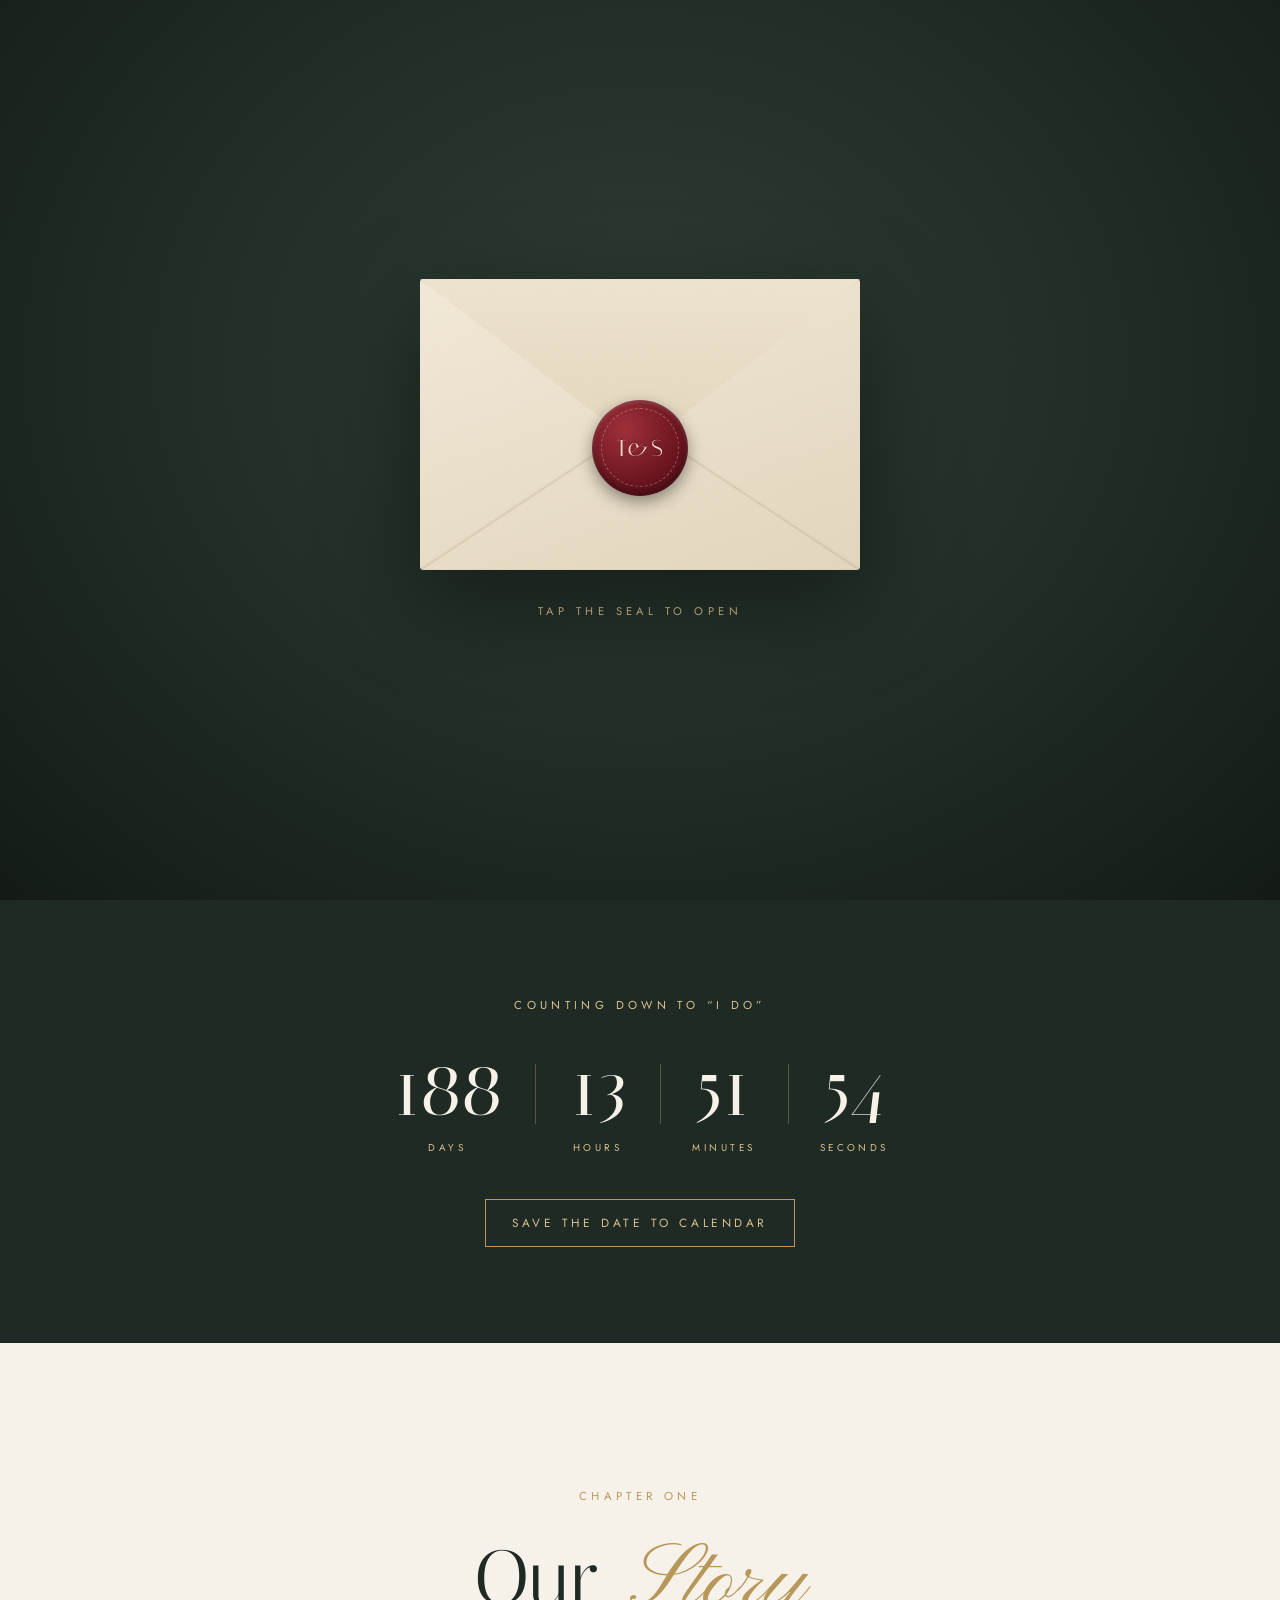
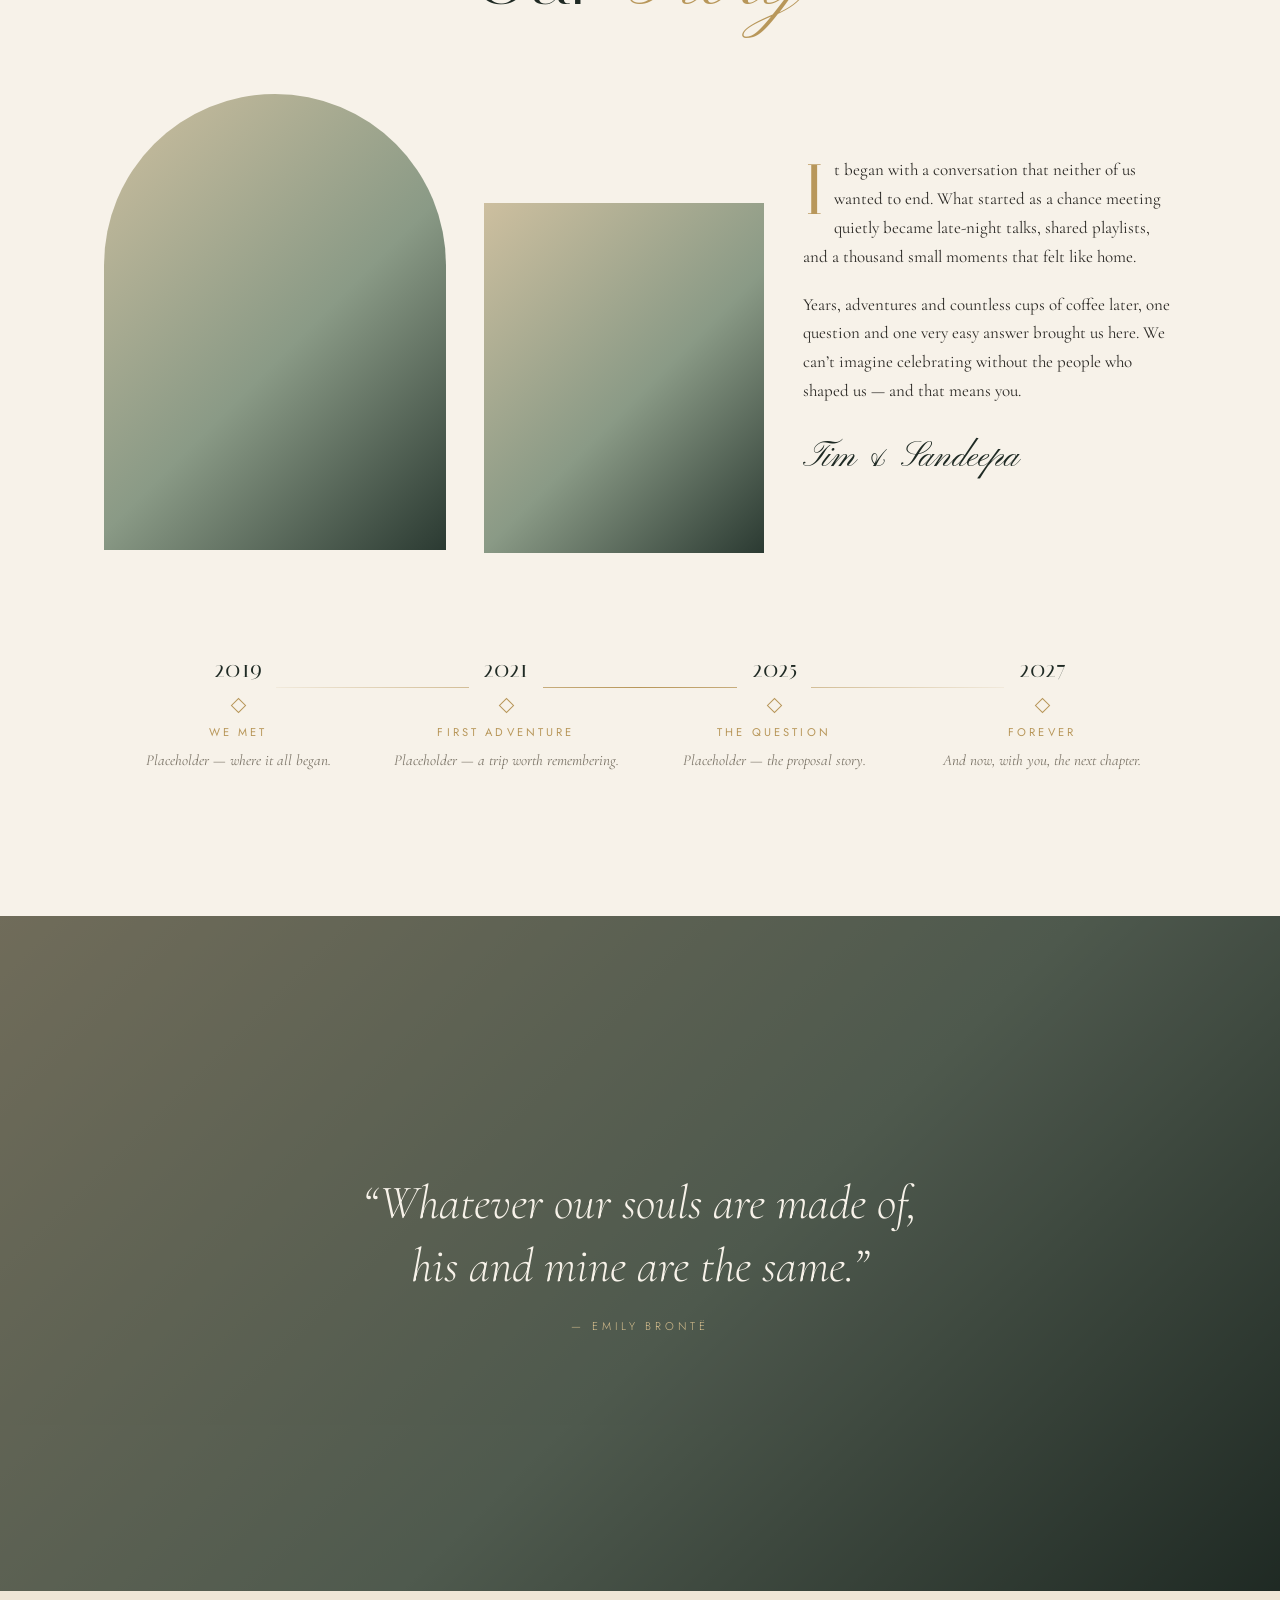
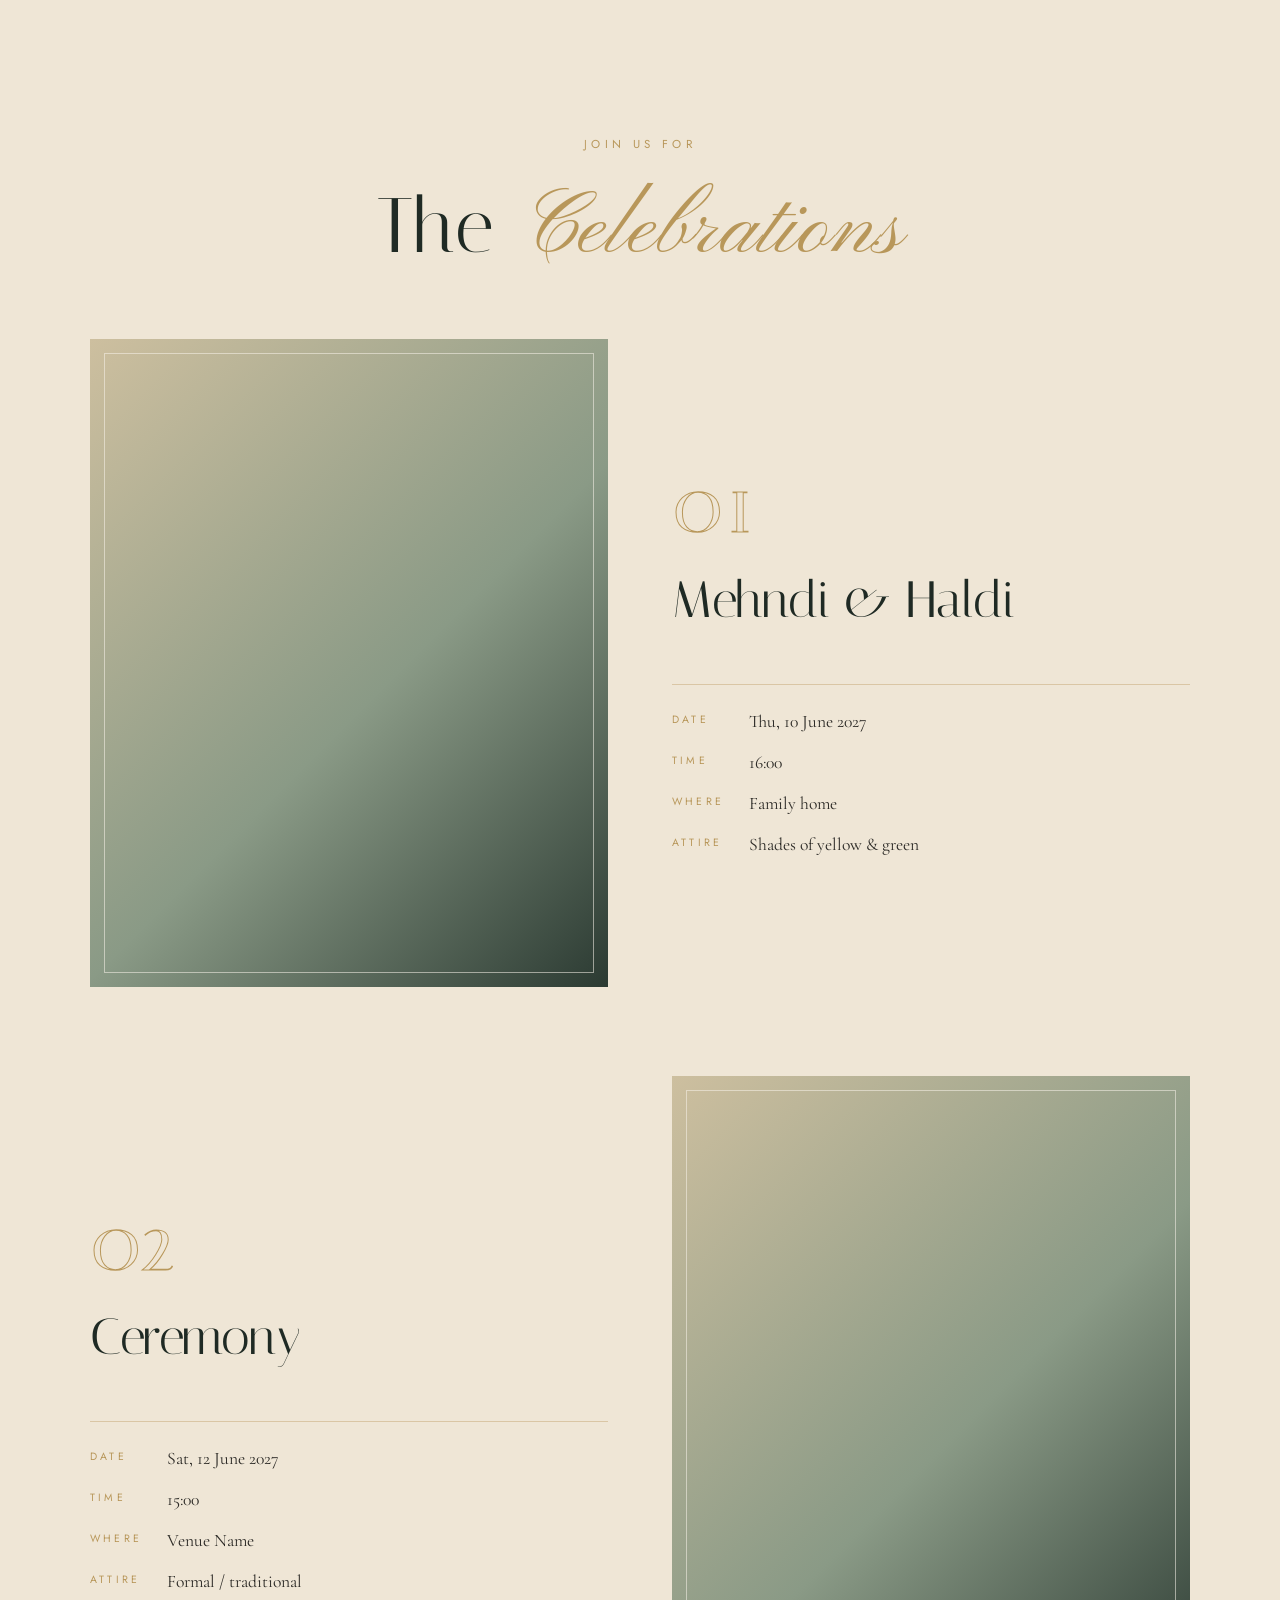
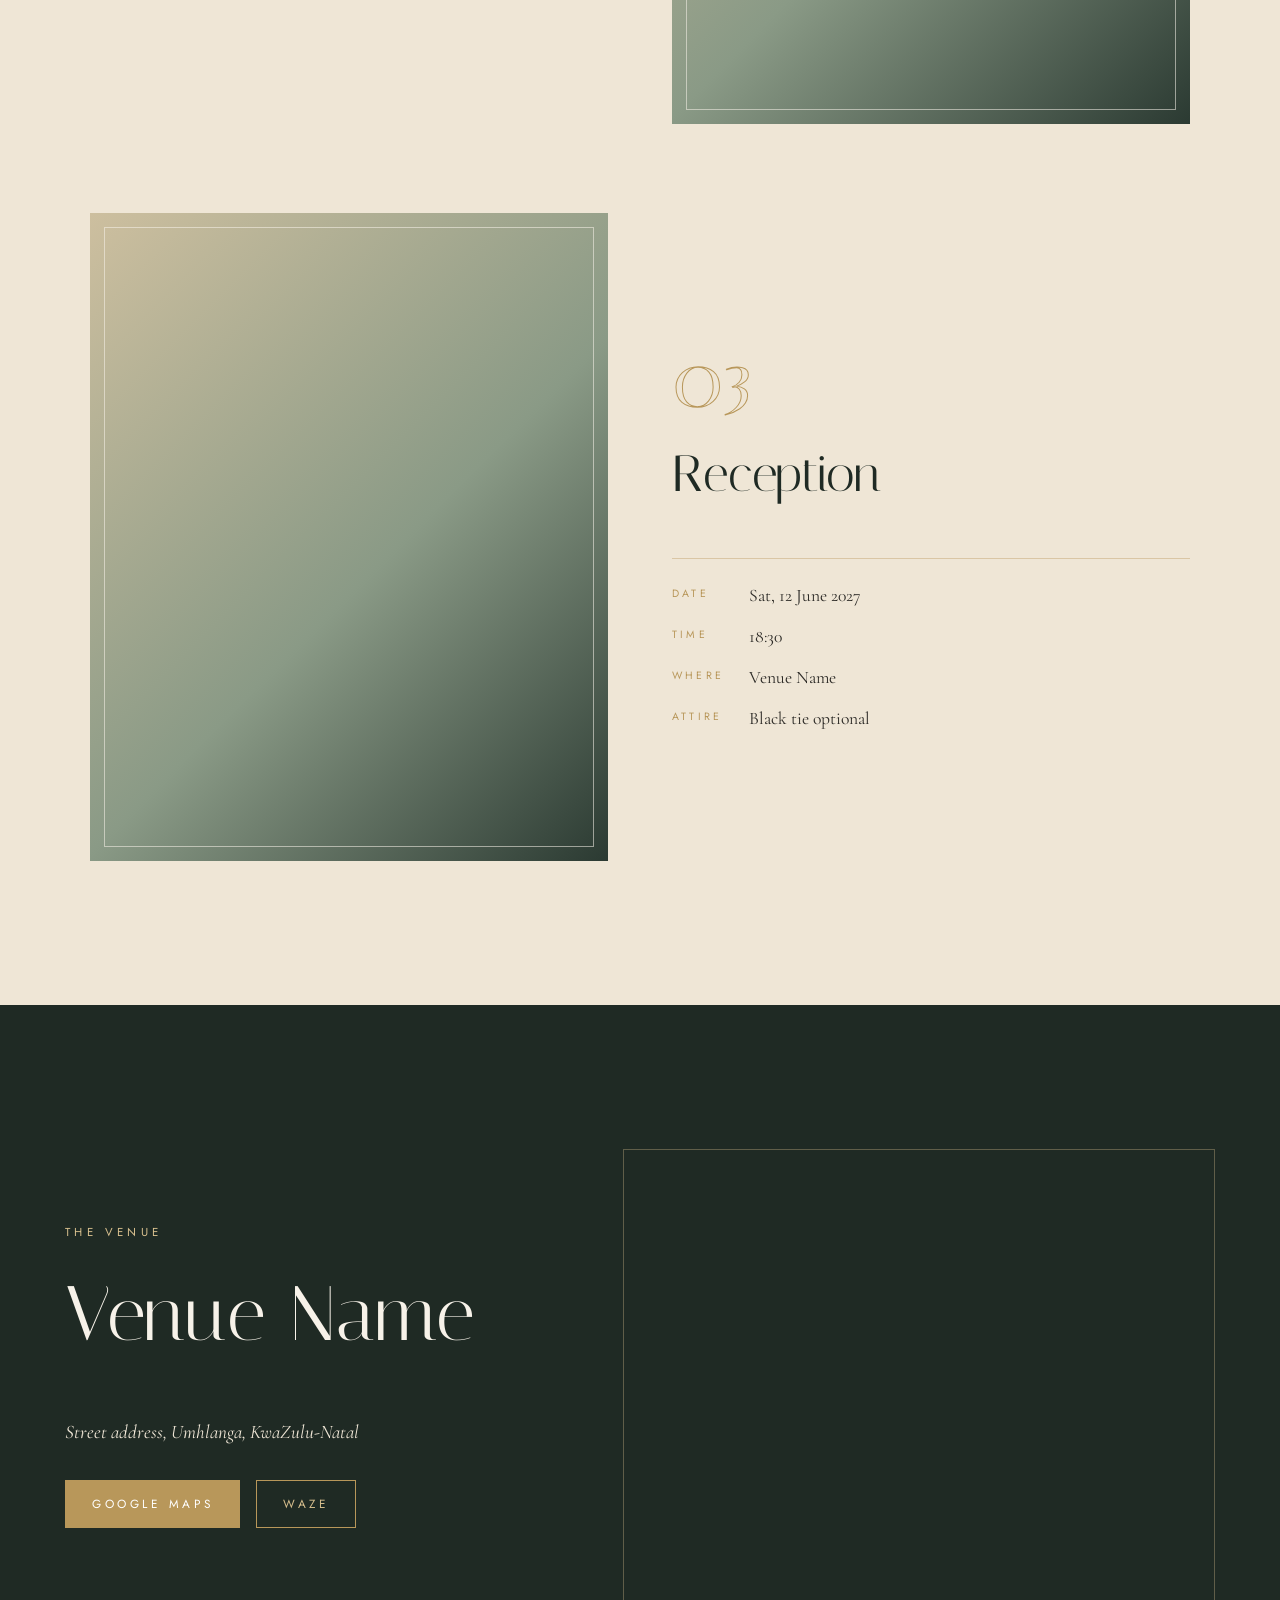
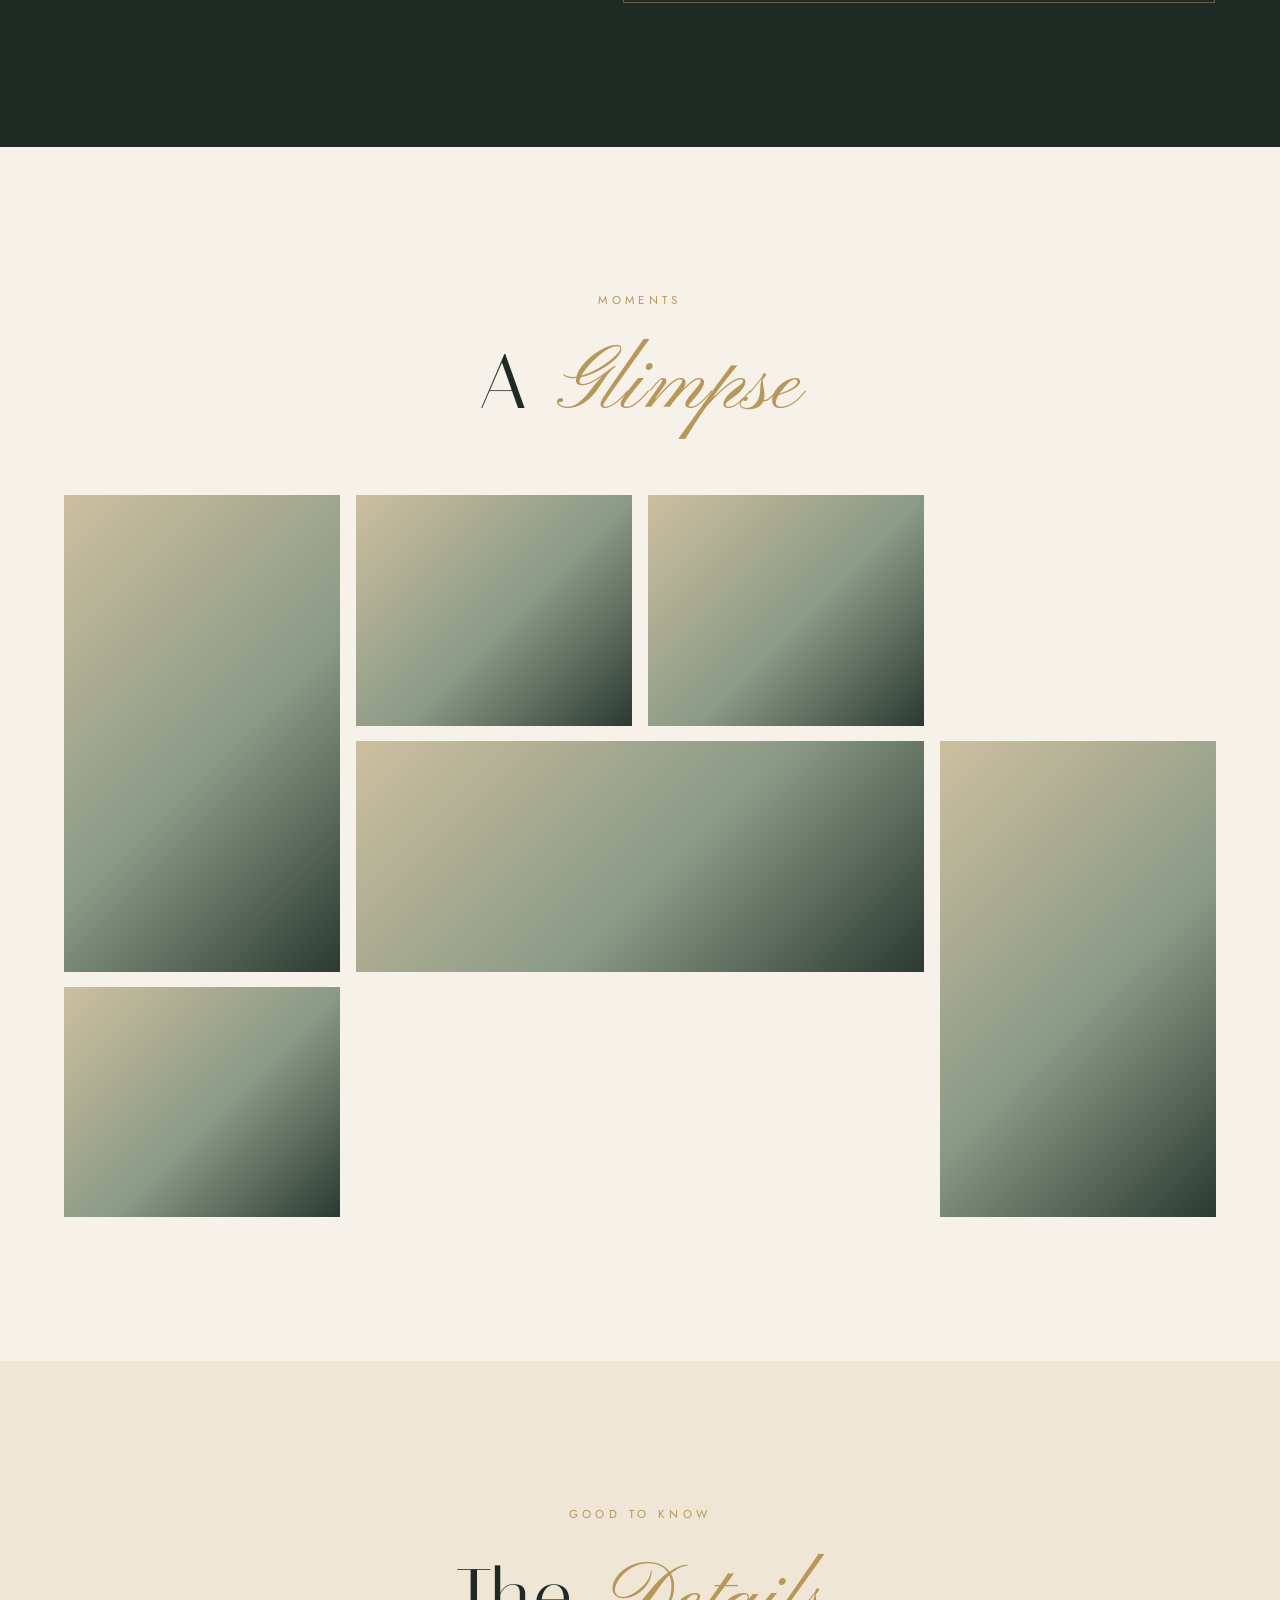
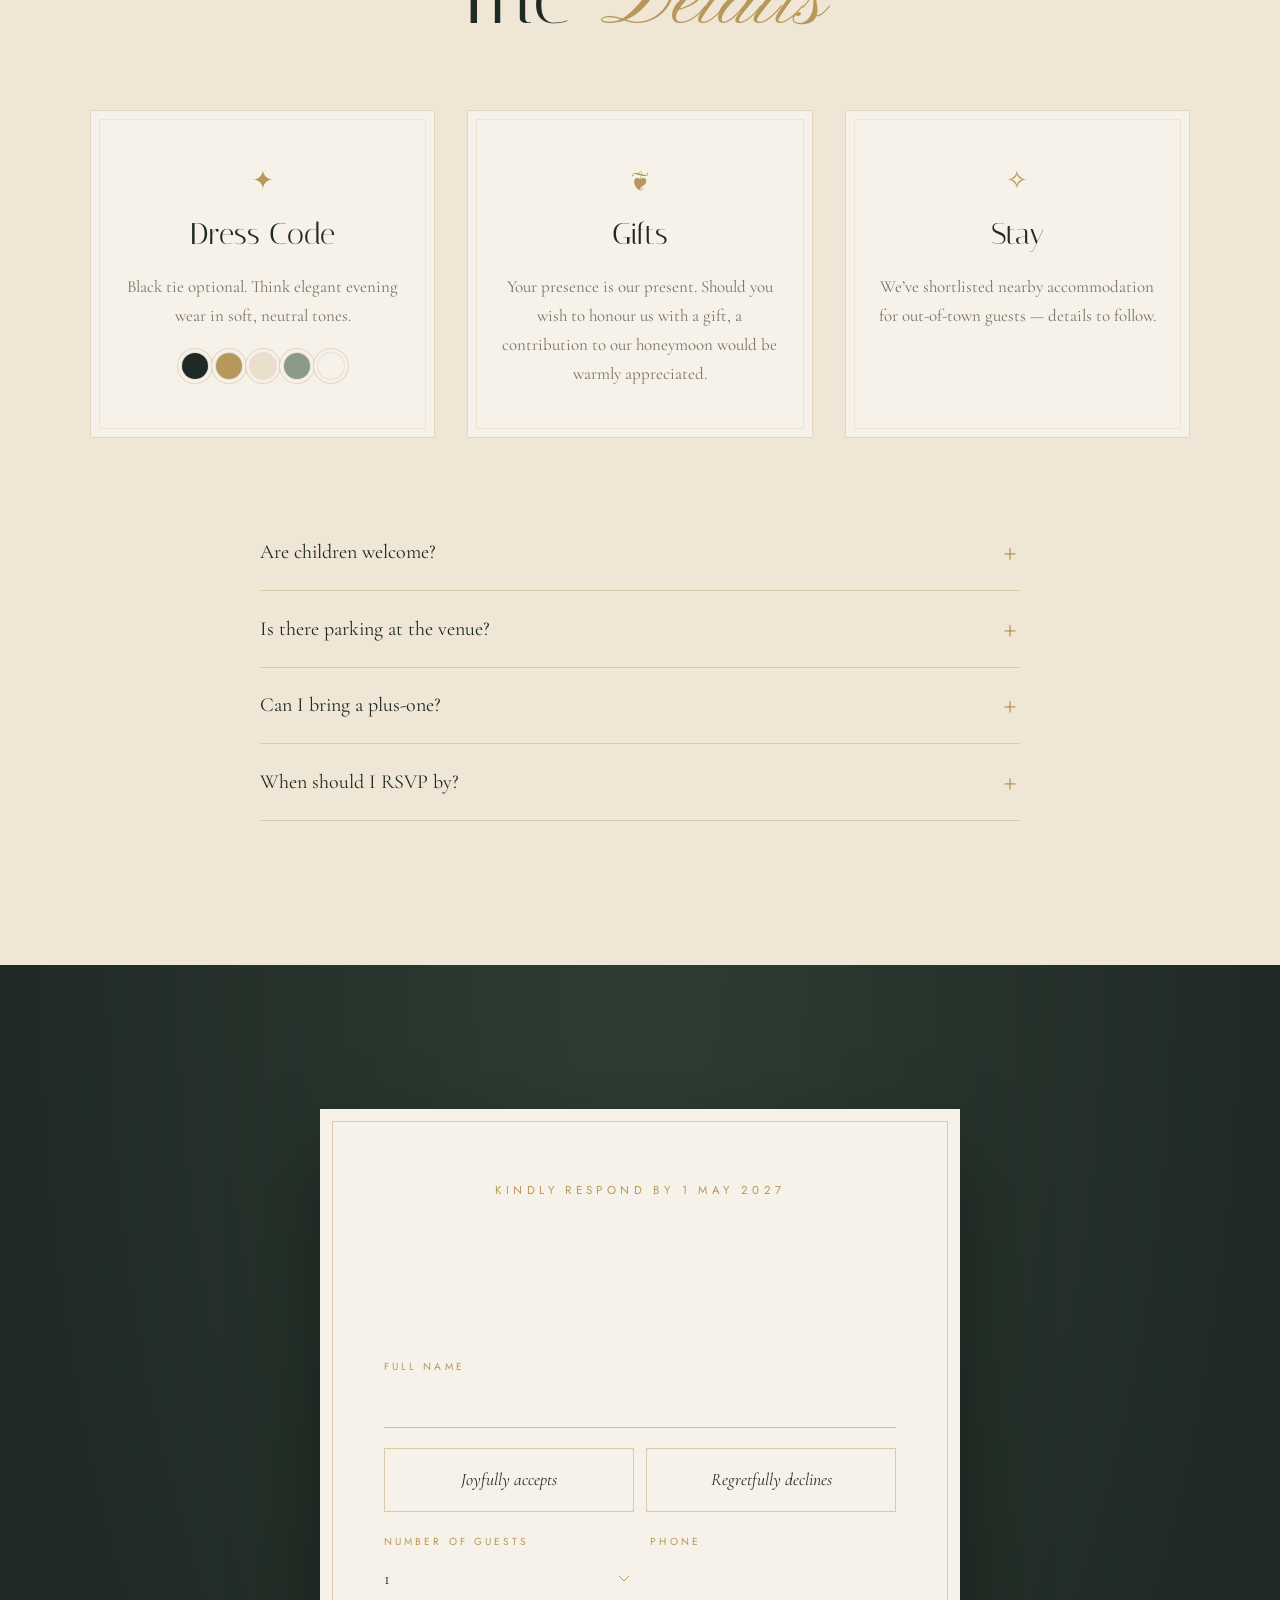
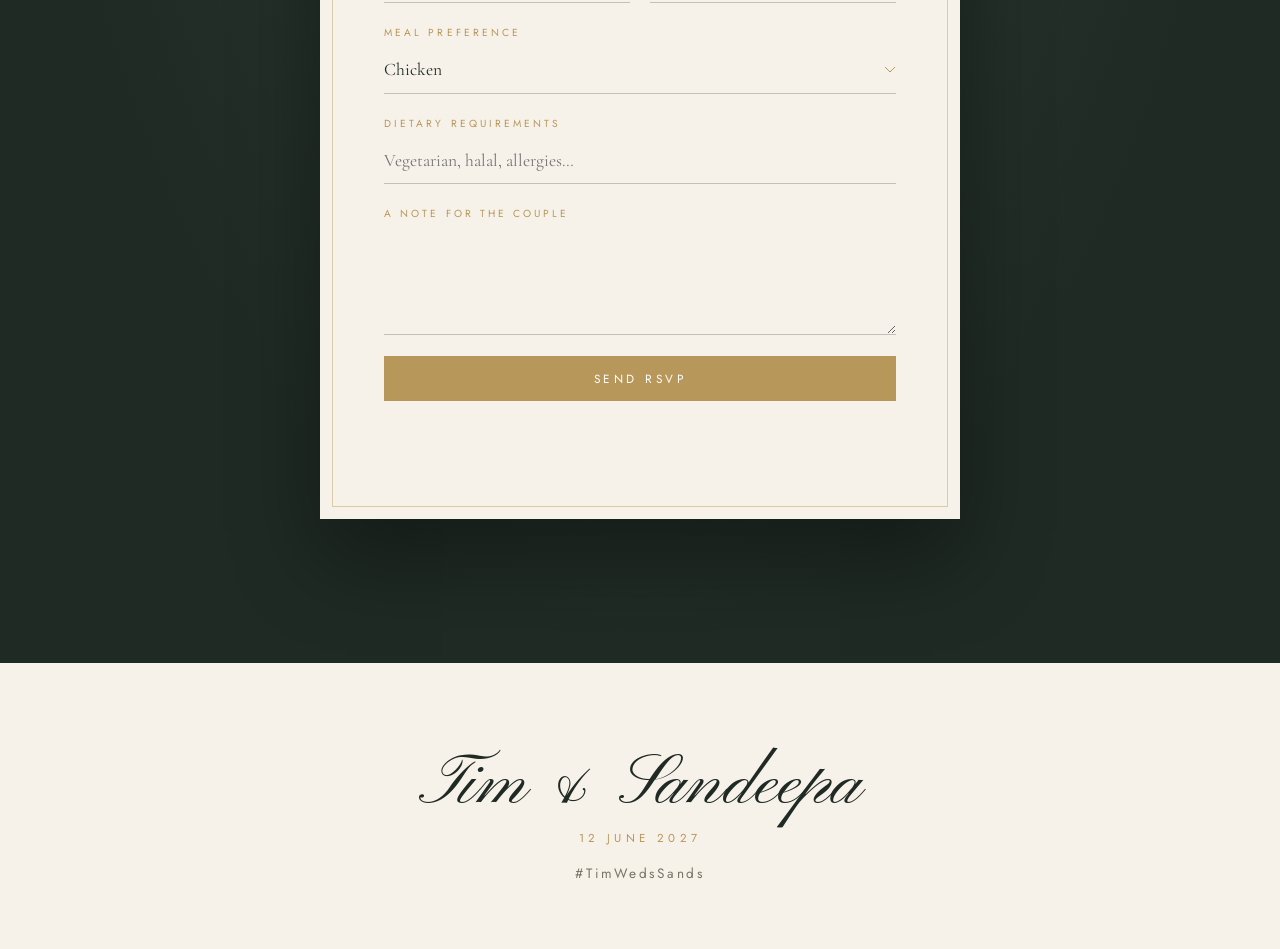
==== index.html @ 45cdb2ee "Add configurable meal options to RSVP Co-Authored-By: Claude Opus 5.5 <noreply@anthropic.com> Claude" ====
<!doctype html>
<html lang="en">
<head>
<meta charset="utf-8">
<meta name="viewport" content="width=device-width, initial-scale=1, viewport-fit=cover">
<title>Tim &amp; Sandeepa · Wedding Invitation</title>
<meta name="description" content="Together with their families, Tim & Sandeepa invite you to celebrate their wedding.">
<meta property="og:title" content="Tim & Sandeepa are getting married">
<meta property="og:description" content="You're invited. Tap to open your invitation and RSVP.">
<meta property="og:image" content="assets/img/og-cover.jpg">
<meta name="theme-color" content="#1f2a24">
<link rel="preconnect" href="https://fonts.googleapis.com">
<link rel="preconnect" href="https://fonts.gstatic.com" crossorigin>
<link href="https://fonts.googleapis.com/css2?family=Cormorant+Garamond:ital,wght@0,300;0,400;0,500;1,300;1,400&family=Italiana&family=Pinyon+Script&family=Jost:wght@300;400;500&display=swap" rel="stylesheet">
<link rel="stylesheet" href="assets/css/style.css">
</head>
<body class="is-sealed">

<!-- ============ ENVELOPE INTRO ============ -->
<div class="envelope-stage" id="envelope" aria-label="Open invitation">
  <div class="envelope">
    <div class="env-back"></div>
    <div class="env-letter">
      <span class="eyebrow">The wedding of</span>
      <span class="script" data-bind="names">Tim &amp; Sandeepa</span>
    </div>
    <div class="env-front"></div>
    <div class="env-flap"></div>
    <button class="seal" id="openSeal" aria-label="Break the seal to open">
      <span class="seal-mono" data-bind="monogram">T&amp;S</span>
    </button>
  </div>
  <p class="env-hint">Tap the seal to open</p>
  <p class="env-guest" id="guestGreeting" hidden></p>
</div>

<!-- ============ MUSIC TOGGLE ============ -->
<button class="music" id="musicBtn" aria-label="Toggle music" hidden>
  <span class="bars"><i></i><i></i><i></i><i></i></span>
</button>
<audio id="bgm" loop preload="none"></audio>

<!-- ============ NAV ============ -->
<nav class="nav" id="nav">
  <a href="#home" class="nav-mono" data-bind="monogram">T&amp;S</a>
  <div class="nav-links">
    <a href="#story">Story</a><a href="#events">Celebrations</a><a href="#venue">Venue</a><a href="#details">Details</a><a href="#rsvp" class="nav-cta">RSVP</a>
  </div>
</nav>

<main id="main">

<!-- ============ HERO ============ -->
<section class="hero" id="home">
  <div class="hero-media">
    <img src="https://images.unsplash.com/photo-1519741497674-611481863552?auto=format&fit=crop&w=2000&q=80" alt="" class="kenburns" data-ph>
  </div>
  <div class="hero-veil"></div>
  <div class="hero-content">
    <p class="eyebrow reveal">Together with their families</p>
    <h1 class="hero-names reveal">
      <span class="n1" data-bind="partner1">Tim</span>
      <span class="amp">&amp;</span>
      <span class="n2" data-bind="partner2">Sandeepa</span>
    </h1>
    <p class="hero-sub reveal">request the pleasure of your company<br>as they begin their forever</p>
    <div class="hero-date reveal">
      <span data-bind="dayName">Saturday</span>
      <span class="hd-big" data-bind="dateShort">12 · 06 · 27</span>
      <span data-bind="city">Durban</span>
    </div>
  </div>
  <a href="#countdown" class="scroll-cue" aria-label="Scroll"><span></span></a>
</section>

<!-- ============ COUNTDOWN ============ -->
<section class="countdown section-ink" id="countdown">
  <p class="eyebrow light reveal">Counting down to “I do”</p>
  <div class="cd-grid reveal">
    <div><b id="cdD">000</b><small>Days</small></div>
    <div><b id="cdH">00</b><small>Hours</small></div>
    <div><b id="cdM">00</b><small>Minutes</small></div>
    <div><b id="cdS">00</b><small>Seconds</small></div>
  </div>
  <a class="btn btn-ghost reveal" id="addCal" href="#">Save the date to calendar</a>
</section>

<!-- ============ STORY ============ -->
<section class="story" id="story">
  <div class="story-head">
    <p class="eyebrow reveal">Chapter one</p>
    <h2 class="title reveal">Our <em>Story</em></h2>
  </div>
  <div class="story-grid">
    <figure class="story-img a reveal"><img src="https://images.unsplash.com/photo-1522673607200-164d1b6ce486?auto=format&fit=crop&w=900&q=80" alt="" data-ph></figure>
    <figure class="story-img b reveal"><img src="https://images.unsplash.com/photo-1529636798458-92182e662485?auto=format&fit=crop&w=900&q=80" alt="" data-ph></figure>
    <div class="story-text reveal">
      <p class="dropcap">It began with a conversation that neither of us wanted to end. What started as a chance meeting quietly became late-night talks, shared playlists, and a thousand small moments that felt like home.</p>
      <p>Years, adventures and countless cups of coffee later, one question and one very easy answer brought us here. We can’t imagine celebrating without the people who shaped us — and that means you.</p>
      <p class="signoff script">Tim &amp; Sandeepa</p>
    </div>
  </div>
  <ol class="timeline">
    <li class="reveal"><span class="tl-year">2019</span><span class="tl-t">We met</span><span class="tl-d">Placeholder — where it all began.</span></li>
    <li class="reveal"><span class="tl-year">2021</span><span class="tl-t">First adventure</span><span class="tl-d">Placeholder — a trip worth remembering.</span></li>
    <li class="reveal"><span class="tl-year">2025</span><span class="tl-t">The question</span><span class="tl-d">Placeholder — the proposal story.</span></li>
    <li class="reveal"><span class="tl-year">2027</span><span class="tl-t">Forever</span><span class="tl-d">And now, with you, the next chapter.</span></li>
  </ol>
</section>

<!-- ============ QUOTE BAND ============ -->
<section class="quote-band">
  <img src="https://images.unsplash.com/photo-1511285560929-80b456fea0bc?auto=format&fit=crop&w=2000&q=80" alt="" class="parallax" data-ph>
  <blockquote class="reveal">“Whatever our souls are made of,<br>his and mine are the same.”<cite>— Emily Brontë</cite></blockquote>
</section>

<!-- ============ EVENTS ============ -->
<section class="events" id="events">
  <p class="eyebrow reveal">Join us for</p>
  <h2 class="title reveal">The <em>Celebrations</em></h2>
  <div class="event-list" id="eventList"><!-- rendered from config --></div>
</section>

<!-- ============ VENUE ============ -->
<section class="venue section-ink" id="venue">
  <div class="venue-grid">
    <div class="venue-text">
      <p class="eyebrow light reveal">The venue</p>
      <h2 class="title light reveal" data-bind="venueName">Venue Name</h2>
      <p class="venue-addr reveal" data-bind="venueAddress">Address placeholder, KwaZulu-Natal</p>
      <div class="venue-btns reveal">
        <a class="btn btn-gold" id="mapsBtn" target="_blank" rel="noopener">Google Maps</a>
        <a class="btn btn-ghost" id="wazeBtn" target="_blank" rel="noopener">Waze</a>
      </div>
    </div>
    <div class="venue-map reveal"><iframe id="mapFrame" title="Venue map" loading="lazy" referrerpolicy="no-referrer-when-downgrade"></iframe></div>
  </div>
</section>

<!-- ============ GALLERY ============ -->
<section class="gallery" id="gallery">
  <p class="eyebrow reveal">Moments</p>
  <h2 class="title reveal">A <em>Glimpse</em></h2>
  <div class="gallery-track" id="galleryTrack"><!-- rendered from config --></div>
</section>

<!-- ============ DETAILS ============ -->
<section class="details" id="details">
  <p class="eyebrow reveal">Good to know</p>
  <h2 class="title reveal">The <em>Details</em></h2>
  <div class="details-grid">
    <article class="card reveal"><span class="ic">✦</span><h3>Dress Code</h3><p data-bind="dressCode">Black tie optional. Think elegant evening wear in soft, neutral tones.</p><div class="swatches" id="swatches"></div></article>
    <article class="card reveal"><span class="ic">❦</span><h3>Gifts</h3><p data-bind="gifts">Your presence is our present. Should you wish to honour us with a gift, a contribution to our honeymoon would be warmly appreciated.</p></article>
    <article class="card reveal"><span class="ic">✧</span><h3>Stay</h3><p data-bind="stay">We’ve shortlisted nearby accommodation for out-of-town guests — details to follow.</p></article>
  </div>
  <div class="faq">
    <details class="reveal"><summary>Are children welcome?</summary><p data-bind="faqKids">We love your little ones, but this will be an adults-only celebration.</p></details>
    <details class="reveal"><summary>Is there parking at the venue?</summary><p data-bind="faqParking">Yes, secure parking is available on site.</p></details>
    <details class="reveal"><summary>Can I bring a plus-one?</summary><p data-bind="faqPlusOne">Due to limited space, we can only accommodate guests named on the invitation.</p></details>
    <details class="reveal"><summary>When should I RSVP by?</summary><p>Kindly respond by <strong data-bind="rsvpBy">1 May 2027</strong> so we can finalise numbers.</p></details>
  </div>
</section>

<!-- ============ RSVP ============ -->
<section class="rsvp section-ink" id="rsvp">
  <div class="rsvp-card reveal">
    <p class="eyebrow">Kindly respond by <span data-bind="rsvpBy">1 May 2027</span></p>
    <h2 class="title">R.S.V.P</h2>
    <form id="rsvpForm" novalidate>
      <label class="field"><span>Full name</span><input name="name" required autocomplete="name"></label>
      <div class="attend">
        <label><input type="radio" name="attending" value="Joyfully accepts" required><span>Joyfully accepts</span></label>
        <label><input type="radio" name="attending" value="Regretfully declines"><span>Regretfully declines</span></label>
      </div>
      <div class="row2">
        <label class="field"><span>Number of guests</span><select name="guests"><option>1</option><option>2</option><option>3</option><option>4</option></select></label>
        <label class="field"><span>Phone</span><input name="phone" type="tel" autocomplete="tel"></label>
      </div>
      <label class="field" id="mealField"><span>Meal preference</span><select name="meal" id="mealSelect"></select></label>
      <label class="field"><span>Dietary requirements</span><input name="dietary" placeholder="Vegetarian, halal, allergies…"></label>
      <label class="field"><span>A note for the couple</span><textarea name="message" rows="3"></textarea></label>
      <input type="text" name="_gotcha" class="hp" tabindex="-1" autocomplete="off">
      <button class="btn btn-gold wide" type="submit">Send RSVP</button>
      <p class="form-msg" id="formMsg" role="status"></p>
    </form>
  </div>
</section>

<footer class="footer">
  <span class="script big" data-bind="names">Tim &amp; Sandeepa</span>
  <p class="eyebrow" data-bind="dateLong">12 June 2027</p>
  <p class="hashtag" data-bind="hashtag">#TimWedsSands</p>
</footer>
</main>

<script src="assets/js/config.js"></script>
<script src="assets/js/main.js"></script>
</body>
</html>
---- assets/css/style.css ----
/* ========== Tokens ========== */
:root{
  --ink:#1f2a24; --ink-2:#2b3a32; --gold:#b8975a; --gold-l:#d9c08f; --paper:#f7f2e9; --paper-2:#efe6d6; --sage:#8a9a86; --text:#2c2a26; --muted:#7a7366;
  --serif:"Cormorant Garamond",Georgia,serif; --display:"Italiana","Cormorant Garamond",serif; --script:"Pinyon Script",cursive; --sans:"Jost",system-ui,sans-serif;
  --ease:cubic-bezier(.22,.8,.2,1);
}
*{box-sizing:border-box;margin:0;padding:0}
html{scroll-behavior:smooth;-webkit-text-size-adjust:100%}
body{font-family:var(--serif);font-size:clamp(17px,1.15vw,20px);line-height:1.7;color:var(--text);background:var(--paper);overflow-x:hidden}
body::after{content:"";position:fixed;inset:0;pointer-events:none;z-index:999;opacity:.06;mix-blend-mode:multiply;
  background-image:url("data:image/svg+xml,%3Csvg xmlns='http://www.w3.org/2000/svg' width='160' height='160'%3E%3Cfilter id='n'%3E%3CfeTurbulence type='fractalNoise' baseFrequency='.85' numOctaves='3' stitchTiles='stitch'/%3E%3C/filter%3E%3Crect width='100%25' height='100%25' filter='url(%23n)'/%3E%3C/svg%3E")}
body.is-sealed{overflow:hidden;height:100svh}
img{display:block;max-width:100%}
a{color:inherit}
::selection{background:var(--gold);color:#fff}

/* ========== Type ========== */
.eyebrow{font-family:var(--sans);font-size:.72rem;letter-spacing:.38em;text-transform:uppercase;color:var(--gold);font-weight:400}
.eyebrow.light{color:var(--gold-l)}
.title{font-family:var(--display);font-weight:400;font-size:clamp(2.6rem,6vw,5rem);line-height:1.05;letter-spacing:.01em;color:var(--ink);margin:.4em 0 .8em}
.title em{font-family:var(--script);font-style:normal;color:var(--gold);font-size:1.15em;margin-left:.06em}
.title.light{color:var(--paper)}
.script{font-family:var(--script);font-weight:400}
section{padding:clamp(5rem,12vw,9rem) clamp(1rem,5vw,4rem);text-align:center;position:relative}
.section-ink{background:var(--ink);color:var(--paper-2)}
.section-ink .title{color:var(--paper)}

/* ========== Reveal ========== */
.reveal{opacity:0;transform:translateY(28px);transition:opacity 1.1s var(--ease),transform 1.1s var(--ease)}
.reveal.in{opacity:1;transform:none}

/* ========== Buttons ========== */
.btn{display:inline-block;font-family:var(--sans);font-size:.74rem;letter-spacing:.3em;text-transform:uppercase;text-decoration:none;padding:1.1em 2.2em;border:1px solid var(--gold);cursor:pointer;transition:.4s var(--ease);background:none;color:inherit}
.btn-gold{background:var(--gold);color:#fff}
.btn-gold:hover{background:var(--ink);border-color:var(--ink)}
.section-ink .btn-gold:hover{background:var(--paper);color:var(--ink);border-color:var(--paper)}
.btn-ghost{color:var(--gold-l)}
.btn-ghost:hover{background:var(--gold);color:#fff}
.btn.wide{width:100%}

/* ========== Envelope ========== */
.envelope-stage{position:fixed;inset:0;z-index:100;display:grid;place-items:center;align-content:center;gap:2rem;
  background:radial-gradient(ellipse at 50% 40%,#2e3d34 0%,var(--ink) 60%,#141b17 100%);transition:opacity 1s var(--ease) 1.3s}
.is-opening .envelope-stage{opacity:0}
.envelope{--w:min(86vw,440px);width:var(--w);height:calc(var(--w)*.66);position:relative;perspective:1400px;filter:drop-shadow(0 30px 50px rgba(0,0,0,.45))}
.env-back,.env-front,.env-flap{position:absolute;inset:0}
.env-back{background:#e9dfcc;border-radius:4px}
.env-front{background:linear-gradient(160deg,#f3ead9,#e4d7bf);clip-path:polygon(0 0,50% 52%,100% 0,100% 100%,0 100%);border-radius:4px;z-index:3;
  box-shadow:inset 0 -1px 0 rgba(0,0,0,.05)}
.env-front::before{content:"";position:absolute;inset:0;background:linear-gradient(to top right,transparent 49.6%,rgba(120,100,60,.15) 50%,transparent 50.4%),linear-gradient(to top left,transparent 49.6%,rgba(120,100,60,.15) 50%,transparent 50.4%)}
.env-flap{background:linear-gradient(180deg,#efe4d0,#ddcfb3);clip-path:polygon(0 0,100% 0,50% 58%);transform-origin:top;z-index:4;transition:transform 1s var(--ease) .35s,z-index 0s .85s}
.env-letter{position:absolute;left:6%;right:6%;top:8%;bottom:6%;background:var(--paper);z-index:2;display:flex;flex-direction:column;align-items:center;justify-content:flex-start;padding-top:12%;gap:.3rem;
  border:1px solid rgba(184,151,90,.4);outline:1px solid rgba(184,151,90,.25);outline-offset:-8px;transition:transform 1.2s var(--ease) 1s}
.env-letter .script{font-size:clamp(1.8rem,6vw,2.6rem);color:var(--ink)}
.seal{position:absolute;left:50%;top:58%;transform:translate(-50%,-50%);z-index:5;width:clamp(74px,20vw,96px);aspect-ratio:1;border:0;border-radius:50%;cursor:pointer;
  background:radial-gradient(circle at 35% 30%,#a0303a,#6b1520 60%,#4a0d15);box-shadow:0 6px 16px rgba(0,0,0,.4),inset 0 2px 4px rgba(255,255,255,.2),inset 0 -4px 8px rgba(0,0,0,.35);
  display:grid;place-items:center;transition:transform .5s var(--ease),opacity .5s;animation:pulse 2.4s ease-in-out infinite}
.seal::before{content:"";position:absolute;inset:9%;border-radius:50%;border:1.5px dashed rgba(255,220,200,.35)}
.seal-mono{font-family:var(--display);color:#f4d9c9;font-size:clamp(1.1rem,4vw,1.45rem);letter-spacing:.05em;text-shadow:0 -1px 0 rgba(0,0,0,.4)}
.seal:hover{transform:translate(-50%,-50%) scale(1.06)}
@keyframes pulse{50%{box-shadow:0 6px 16px rgba(0,0,0,.4),0 0 0 14px rgba(160,48,58,.0),0 0 0 6px rgba(184,151,90,.25),inset 0 2px 4px rgba(255,255,255,.2)}}
.env-hint{font-family:var(--sans);color:var(--gold-l);letter-spacing:.4em;text-transform:uppercase;font-size:.7rem;animation:fade 2.4s ease-in-out infinite}
.env-guest{font-family:var(--script);color:var(--paper);font-size:2rem;margin-top:-1rem}
@keyframes fade{50%{opacity:.35}}
.is-opening .seal{transform:translate(-50%,-50%) scale(.4) rotate(-30deg);opacity:0;animation:none}
.is-opening .env-flap{transform:rotateX(180deg);z-index:1}
.is-opening .env-letter{transform:translateY(-55%)}
.is-opening .env-hint,.is-opening .env-guest{opacity:0;transition:.4s}

/* ========== Nav ========== */
.nav{position:fixed;top:0;left:0;right:0;z-index:50;display:flex;justify-content:space-between;align-items:center;padding:1.2rem clamp(1rem,4vw,3rem);color:var(--paper);transition:.5s var(--ease)}
.nav.solid{background:rgba(247,242,233,.88);backdrop-filter:blur(12px);-webkit-backdrop-filter:blur(12px);color:var(--ink);padding-block:.8rem;box-shadow:0 1px 0 rgba(184,151,90,.25)}
.nav-mono{font-family:var(--display);font-size:1.5rem;text-decoration:none;letter-spacing:.06em}
.nav-links{display:flex;gap:2rem;align-items:center}
.nav-links a{font-family:var(--sans);font-size:.68rem;letter-spacing:.3em;text-transform:uppercase;text-decoration:none;opacity:.85}
.nav-links a:hover{opacity:1;color:var(--gold)}
.nav-cta{border:1px solid currentColor;padding:.7em 1.4em}
@media(max-width:760px){.nav-links a:not(.nav-cta){display:none}}

/* ========== Placeholder fallback ========== */
img.ph-failed{opacity:0}
figure,.hero-media,.quote-band{background:linear-gradient(135deg,#cdbf9f,#8a9a86 55%,#2b3a32)}

/* ========== Hero ========== */
.hero{min-height:100svh;display:grid;place-items:center;padding:6rem 1.25rem 5rem;color:var(--paper);overflow:hidden}
.hero-media{position:absolute;inset:0;overflow:hidden}
.hero-media img{width:100%;height:100%;object-fit:cover}
.kenburns{animation:kb 24s ease-in-out infinite alternate}
@keyframes kb{from{transform:scale(1.04)}to{transform:scale(1.16) translate(-1.5%,-1%)}}
.hero-veil{position:absolute;inset:0;background:linear-gradient(180deg,rgba(20,27,23,.55) 0%,rgba(20,27,23,.25) 40%,rgba(20,27,23,.75) 100%)}
.hero-content{position:relative;max-width:900px}
.hero .eyebrow{color:var(--gold-l)}
.hero-names{font-weight:400;margin:1.5rem 0 1rem;line-height:.95;display:flex;flex-direction:column;align-items:center}
.hero-names .n1,.hero-names .n2{font-family:var(--display);font-size:clamp(3.6rem,13vw,9.5rem);letter-spacing:.02em}
.hero-names .amp{font-family:var(--script);color:var(--gold-l);font-size:clamp(2.8rem,8vw,5.5rem);line-height:.8;margin:.1em 0}
.hero-sub{font-style:italic;font-size:clamp(1.1rem,2vw,1.4rem);opacity:.9}
.hero-date{margin-top:2.5rem;display:flex;align-items:center;justify-content:center;gap:clamp(1rem,4vw,2.5rem);font-family:var(--sans);font-size:.72rem;letter-spacing:.35em;text-transform:uppercase}
.hd-big{font-family:var(--display);font-size:clamp(1.5rem,3.5vw,2.2rem);letter-spacing:.12em;padding:.4em 1.2em;border-block:1px solid rgba(217,192,143,.6)}
.hero .reveal{transition-duration:1.6s}
.is-open .hero .reveal{opacity:1;transform:none}
.is-open .hero .reveal:nth-child(2){transition-delay:.25s}.is-open .hero .reveal:nth-child(3){transition-delay:.5s}.is-open .hero .reveal:nth-child(4){transition-delay:.75s}
.scroll-cue{position:absolute;bottom:2rem;left:50%;width:1px;height:56px;background:rgba(247,242,233,.3);overflow:hidden}
.scroll-cue span{position:absolute;inset:0;background:var(--gold-l);animation:drip 2.2s var(--ease) infinite}
@keyframes drip{from{transform:translateY(-100%)}to{transform:translateY(100%)}}

/* ========== Countdown ========== */
.countdown{padding-block:clamp(4rem,9vw,6rem)}
.cd-grid{display:flex;justify-content:center;gap:clamp(1rem,5vw,4.5rem);margin:2rem 0 2.6rem}
.cd-grid div{display:flex;flex-direction:column;align-items:center;min-width:3.6em}
.cd-grid b{font-family:var(--display);font-weight:400;font-size:clamp(2.6rem,8vw,5rem);line-height:1;color:var(--paper);font-variant-numeric:tabular-nums}
.cd-grid small{font-family:var(--sans);font-size:.62rem;letter-spacing:.35em;text-transform:uppercase;color:var(--gold-l);margin-top:.8rem}
.cd-grid div+div{position:relative}
.cd-grid div+div::before{content:"";position:absolute;left:calc(-1*clamp(.5rem,2.5vw,2.25rem));top:15%;height:55%;width:1px;background:rgba(217,192,143,.3)}

/* ========== Story ========== */
.story{max-width:1200px;margin:0 auto}
.story-grid{display:grid;grid-template-columns:1.1fr .9fr 1.2fr;gap:clamp(1rem,3vw,2.5rem);align-items:center;text-align:left}
.story-img{overflow:hidden;aspect-ratio:3/4}
.story-img img{width:100%;height:100%;object-fit:cover;transition:transform 1.5s var(--ease)}
.story-img:hover img{transform:scale(1.05)}
.story-img.a{border-radius:200px 200px 0 0}
.story-img.b{margin-top:40%;aspect-ratio:4/5}
.story-text p+p{margin-top:1.1em}
.dropcap::first-letter{font-family:var(--display);float:left;font-size:4.2em;line-height:.8;padding:.08em .12em 0 0;color:var(--gold)}
.signoff{font-size:2.2rem;color:var(--ink);margin-top:1.4rem!important}
.timeline{list-style:none;display:grid;grid-template-columns:repeat(4,1fr);margin-top:clamp(4rem,8vw,6rem);position:relative}
.timeline::before{content:"";position:absolute;top:2.35rem;left:12.5%;right:12.5%;height:1px;background:linear-gradient(90deg,transparent,var(--gold),transparent)}
.timeline li{display:flex;flex-direction:column;align-items:center;gap:.4rem;padding:0 .75rem}
.tl-year{font-family:var(--display);font-size:1.5rem;color:var(--ink);background:var(--paper);padding:0 .6em;position:relative}
.tl-year::after{content:"";display:block;width:9px;height:9px;margin:.6rem auto 0;border:1px solid var(--gold);transform:rotate(45deg);background:var(--paper)}
.tl-t{font-family:var(--sans);font-size:.7rem;letter-spacing:.28em;text-transform:uppercase;color:var(--gold);margin-top:.4rem}
.tl-d{font-style:italic;color:var(--muted);font-size:.95rem;line-height:1.5}
@media(max-width:860px){
  .story-grid{grid-template-columns:1fr 1fr}.story-text{grid-column:1/-1}.story-img.b{margin-top:30%}
  .timeline{grid-template-columns:1fr;gap:2rem}.timeline::before{top:0;bottom:0;left:50%;right:auto;width:1px;height:auto;background:linear-gradient(transparent,var(--gold),transparent)}
}

/* ========== Quote band ========== */
.quote-band{height:clamp(420px,75vh,720px);overflow:hidden;display:grid;place-items:center;color:var(--paper)}
.quote-band img{position:absolute;inset:-10% 0;width:100%;height:120%;object-fit:cover;will-change:transform}
.quote-band::after{content:"";position:absolute;inset:0;background:rgba(20,27,23,.5)}
.quote-band blockquote{position:relative;z-index:1;font-family:var(--serif);font-style:italic;font-weight:300;font-size:clamp(1.6rem,4vw,3rem);line-height:1.3;max-width:900px}
.quote-band cite{display:block;margin-top:1.4rem;font-style:normal;font-family:var(--sans);font-size:.7rem;letter-spacing:.35em;text-transform:uppercase;color:var(--gold-l)}

/* ========== Events ========== */
.events{background:var(--paper-2)}
.event-list{max-width:1100px;margin:0 auto;display:flex;flex-direction:column;gap:clamp(3rem,7vw,6rem)}
.event{display:grid;grid-template-columns:1fr 1fr;align-items:center;gap:clamp(1.5rem,5vw,5rem);text-align:left}
.event.flip figure{order:2}
.event figure{aspect-ratio:4/5;overflow:hidden;position:relative}
.event figure::after{content:"";position:absolute;inset:14px;border:1px solid rgba(247,242,233,.55);pointer-events:none}
.event img{width:100%;height:100%;object-fit:cover;transition:transform 1.6s var(--ease)}
.event:hover img{transform:scale(1.05)}
.event-no{font-family:var(--display);font-size:5rem;line-height:1;color:transparent;-webkit-text-stroke:1px var(--gold)}
.event h3{font-family:var(--display);font-weight:400;font-size:clamp(2rem,4vw,3.2rem);color:var(--ink);margin:.2em 0 .8em}
.event dl{display:grid;grid-template-columns:auto 1fr;gap:.7rem 1.6rem;border-top:1px solid rgba(184,151,90,.4);padding-top:1.4rem}
.event dt{font-family:var(--sans);font-size:.66rem;letter-spacing:.3em;text-transform:uppercase;color:var(--gold);padding-top:.35em}
.event dd{font-size:1.1rem}
@media(max-width:760px){.event{grid-template-columns:1fr}.event.flip figure{order:0}.event figure{aspect-ratio:4/3}}

/* ========== Venue ========== */
.venue-grid{max-width:1150px;margin:0 auto;display:grid;grid-template-columns:1fr 1.2fr;gap:clamp(2rem,5vw,5rem);align-items:center;text-align:left}
.venue-addr{font-style:italic;font-size:1.2rem;opacity:.85}
.venue-btns{display:flex;gap:1rem;flex-wrap:wrap;margin-top:2rem}
.venue-map{aspect-ratio:4/3;border:1px solid rgba(217,192,143,.35);padding:10px}
.venue-map iframe{width:100%;height:100%;border:0;filter:grayscale(.85) sepia(.2) contrast(.95)}
@media(max-width:860px){.venue-grid{grid-template-columns:1fr;text-align:center}.venue-btns{justify-content:center}}

/* ========== Gallery ========== */
.gallery-track{max-width:1200px;margin:0 auto;display:grid;grid-template-columns:repeat(4,1fr);grid-auto-rows:clamp(140px,18vw,240px);gap:clamp(.5rem,1.2vw,1rem)}
.gallery .g{overflow:hidden}
.gallery .g img{width:100%;height:100%;object-fit:cover;transition:transform 1.4s var(--ease),filter .8s;filter:saturate(.85)}
.gallery .g:hover img{transform:scale(1.06);filter:saturate(1)}
.g0{grid-row:span 2}.g3{grid-column:span 2}.g4{grid-row:span 2}
@media(max-width:700px){.gallery-track{grid-template-columns:repeat(2,1fr)}.g3{grid-column:auto}}

/* ========== Details ========== */
.details{background:var(--paper-2)}
.details-grid{max-width:1100px;margin:0 auto;display:grid;grid-template-columns:repeat(3,1fr);gap:clamp(1rem,2.5vw,2rem)}
.card{background:var(--paper);padding:3rem 2rem;border:1px solid rgba(184,151,90,.3);position:relative}
.card::before{content:"";position:absolute;inset:8px;border:1px solid rgba(184,151,90,.15);pointer-events:none}
.card .ic{color:var(--gold);font-size:1.6rem}
.card h3{font-family:var(--display);font-weight:400;font-size:1.9rem;color:var(--ink);margin:.4rem 0 .8rem}
.card p{color:var(--muted)}
.swatches{display:flex;justify-content:center;gap:.5rem;margin-top:1.4rem}
.swatches i{width:26px;height:26px;border-radius:50%;box-shadow:0 0 0 1px rgba(0,0,0,.08),0 0 0 4px var(--paper),0 0 0 5px rgba(184,151,90,.3)}
@media(max-width:860px){.details-grid{grid-template-columns:1fr}}
.faq{max-width:760px;margin:clamp(3rem,6vw,5rem) auto 0;text-align:left}
.faq details{border-bottom:1px solid rgba(184,151,90,.35)}
.faq summary{list-style:none;cursor:pointer;padding:1.3rem 2.5rem 1.3rem 0;font-size:1.25rem;color:var(--ink);position:relative}
.faq summary::-webkit-details-marker{display:none}
.faq summary::after{content:"+";position:absolute;right:.2rem;top:50%;transform:translateY(-50%);font-family:var(--sans);font-weight:300;color:var(--gold);font-size:1.5rem;transition:.4s var(--ease)}
.faq details[open] summary::after{transform:translateY(-50%) rotate(45deg)}
.faq details p{padding:0 0 1.4rem;color:var(--muted)}

/* ========== RSVP ========== */
.rsvp{background:radial-gradient(ellipse at top,#2e3d34,var(--ink) 70%)}
.rsvp-card{max-width:640px;margin:0 auto;background:var(--paper);color:var(--text);padding:clamp(2.5rem,6vw,4.5rem) clamp(1.4rem,5vw,4rem);position:relative;box-shadow:0 40px 80px rgba(0,0,0,.35)}
.rsvp-card::before{content:"";position:absolute;inset:12px;border:1px solid rgba(184,151,90,.45);pointer-events:none}
.rsvp-card .title{margin-bottom:.6em}
form{display:flex;flex-direction:column;gap:1.3rem;text-align:left;position:relative}
.field{display:flex;flex-direction:column;gap:.35rem}
.field span{font-family:var(--sans);font-size:.64rem;letter-spacing:.3em;text-transform:uppercase;color:var(--gold)}
.field input,.field select,.field textarea{font:inherit;font-size:1.1rem;color:var(--ink);background:transparent;border:0;border-bottom:1px solid rgba(44,42,38,.25);padding:.5rem 0;border-radius:0;outline:0;transition:border-color .3s;-webkit-appearance:none;appearance:none}
.field input:focus,.field select:focus,.field textarea:focus{border-color:var(--gold)}
.field select{background:url("data:image/svg+xml,%3Csvg xmlns='http://www.w3.org/2000/svg' width='12' height='8'%3E%3Cpath d='M1 1l5 5 5-5' fill='none' stroke='%23b8975a'/%3E%3C/svg%3E") right center no-repeat}
.row2{display:grid;grid-template-columns:1fr 1fr;gap:1.3rem}
.attend{display:grid;grid-template-columns:1fr 1fr;gap:.8rem}
.attend label{cursor:pointer}
.attend input{position:absolute;opacity:0}
.attend span{display:block;text-align:center;padding:1rem .5rem;border:1px solid rgba(184,151,90,.45);font-style:italic;font-size:1.1rem;transition:.3s var(--ease)}
.attend input:checked+span{background:var(--ink);color:var(--paper);border-color:var(--ink)}
.attend input:focus-visible+span{outline:2px solid var(--gold);outline-offset:2px}
.hp{position:absolute;left:-9999px}
.form-msg{text-align:center;font-style:italic;color:var(--ink);min-height:1.5em}
form.sent>*:not(.form-msg){opacity:.35;pointer-events:none}
@media(max-width:520px){.row2,.attend{grid-template-columns:1fr}}

/* ========== Footer ========== */
.footer{text-align:center;padding:5rem 1rem 4rem;background:var(--paper)}
.footer .big{font-size:clamp(2.6rem,7vw,4.5rem);color:var(--ink);display:block;line-height:1.2}
.hashtag{font-family:var(--sans);letter-spacing:.2em;color:var(--muted);margin-top:.8rem;font-size:.85rem}

/* ========== Music ========== */
.music{position:fixed;right:1.2rem;bottom:1.2rem;z-index:60;width:46px;height:46px;border-radius:50%;border:1px solid var(--gold);background:rgba(247,242,233,.85);backdrop-filter:blur(8px);cursor:pointer;display:grid;place-items:center}
.bars{display:flex;gap:3px;align-items:flex-end;height:16px}
.bars i{width:2px;height:4px;background:var(--gold)}
.music.on .bars i{animation:eq 1s ease-in-out infinite}
.music.on .bars i:nth-child(2){animation-delay:.2s}.music.on .bars i:nth-child(3){animation-delay:.4s}.music.on .bars i:nth-child(4){animation-delay:.1s}
@keyframes eq{50%{height:16px}}

@media (prefers-reduced-motion:reduce){*,*::before,*::after{animation:none!important;transition-duration:.01ms!important}.reveal{opacity:1;transform:none}}
.music[hidden],[hidden]{display:none!important}
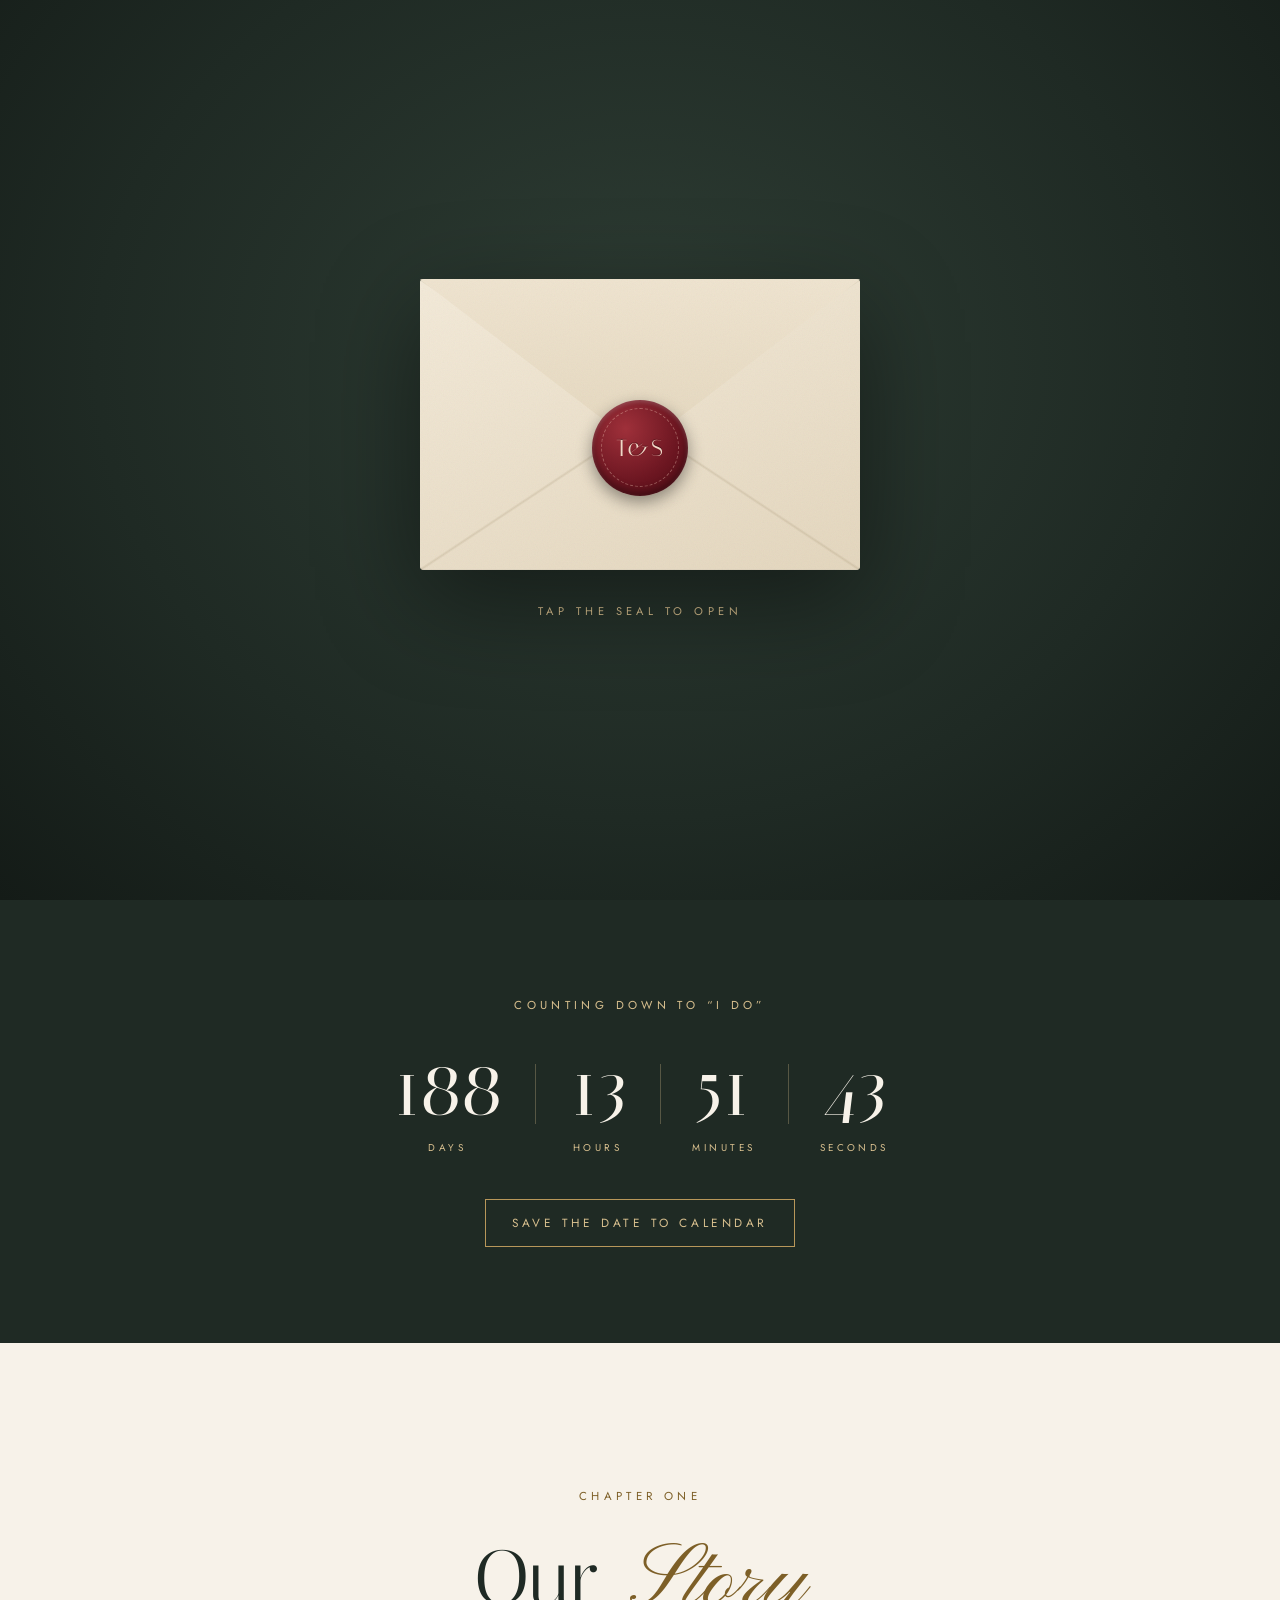
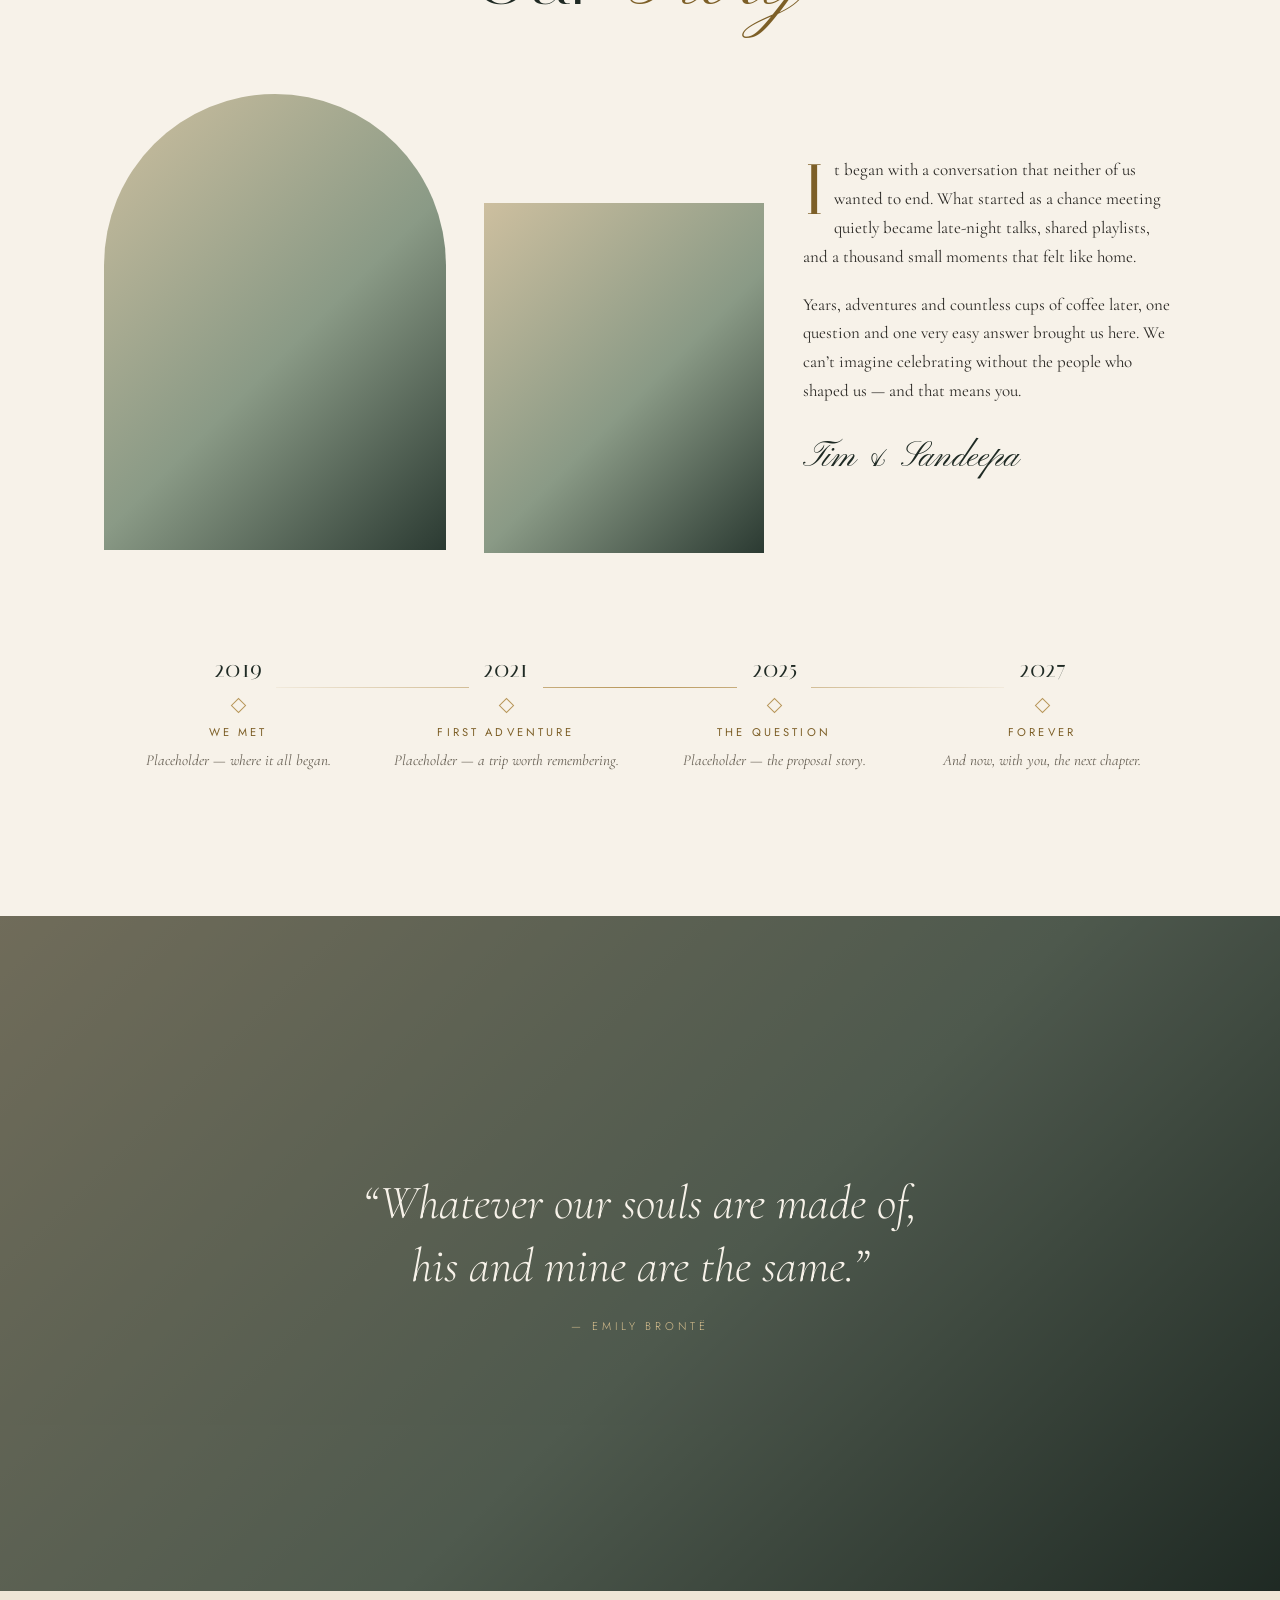
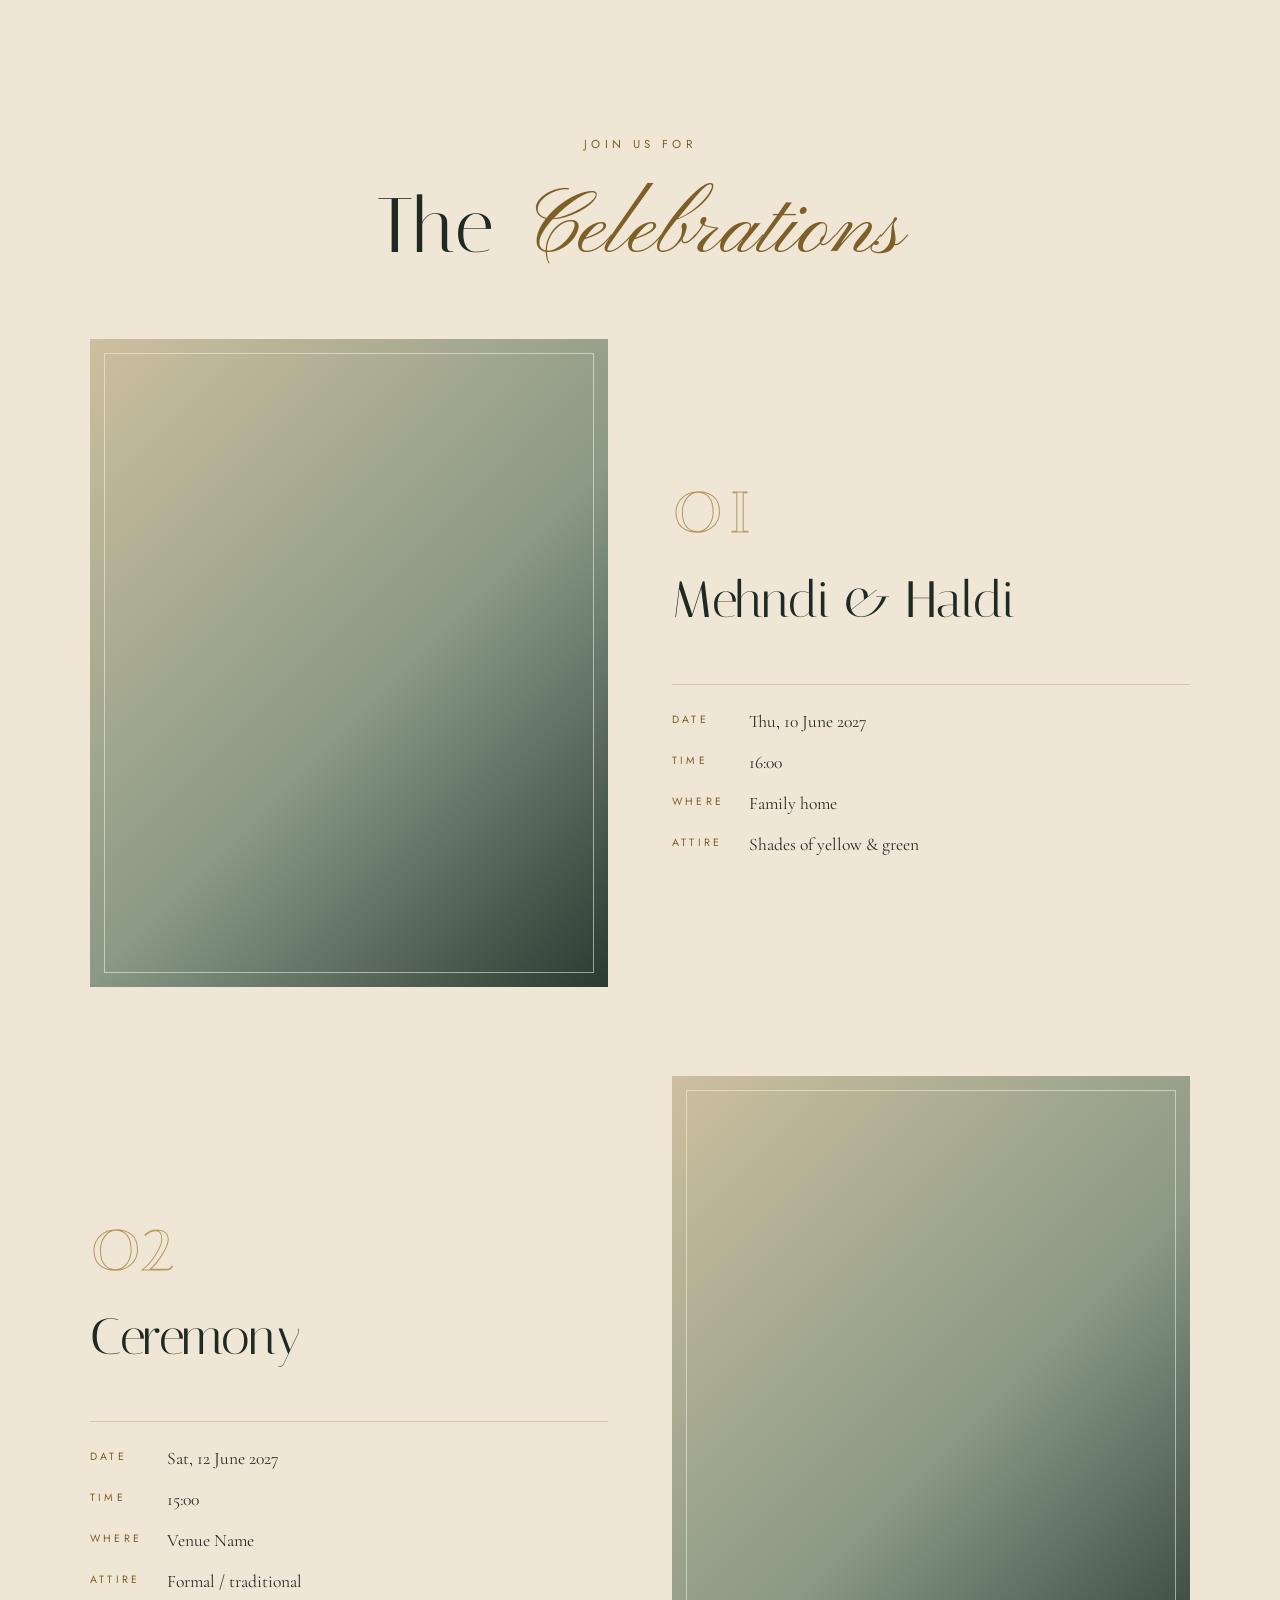
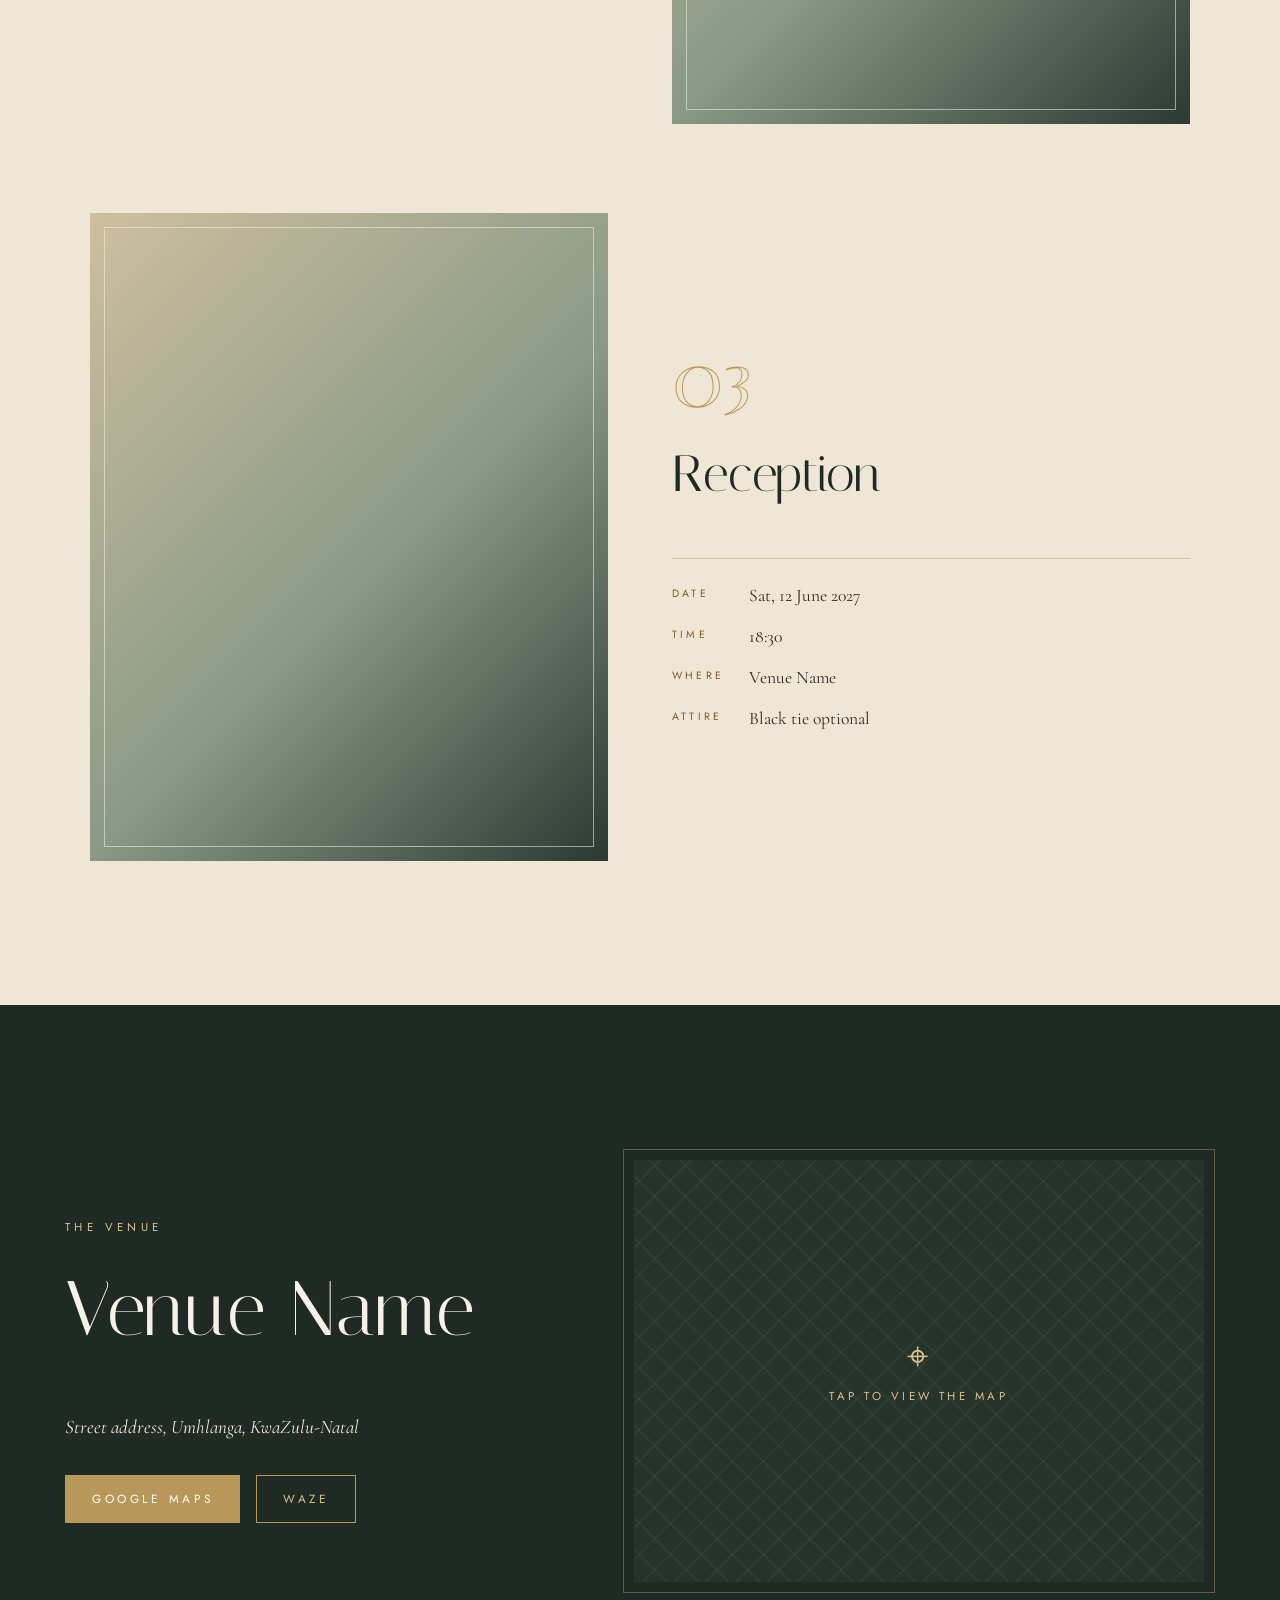
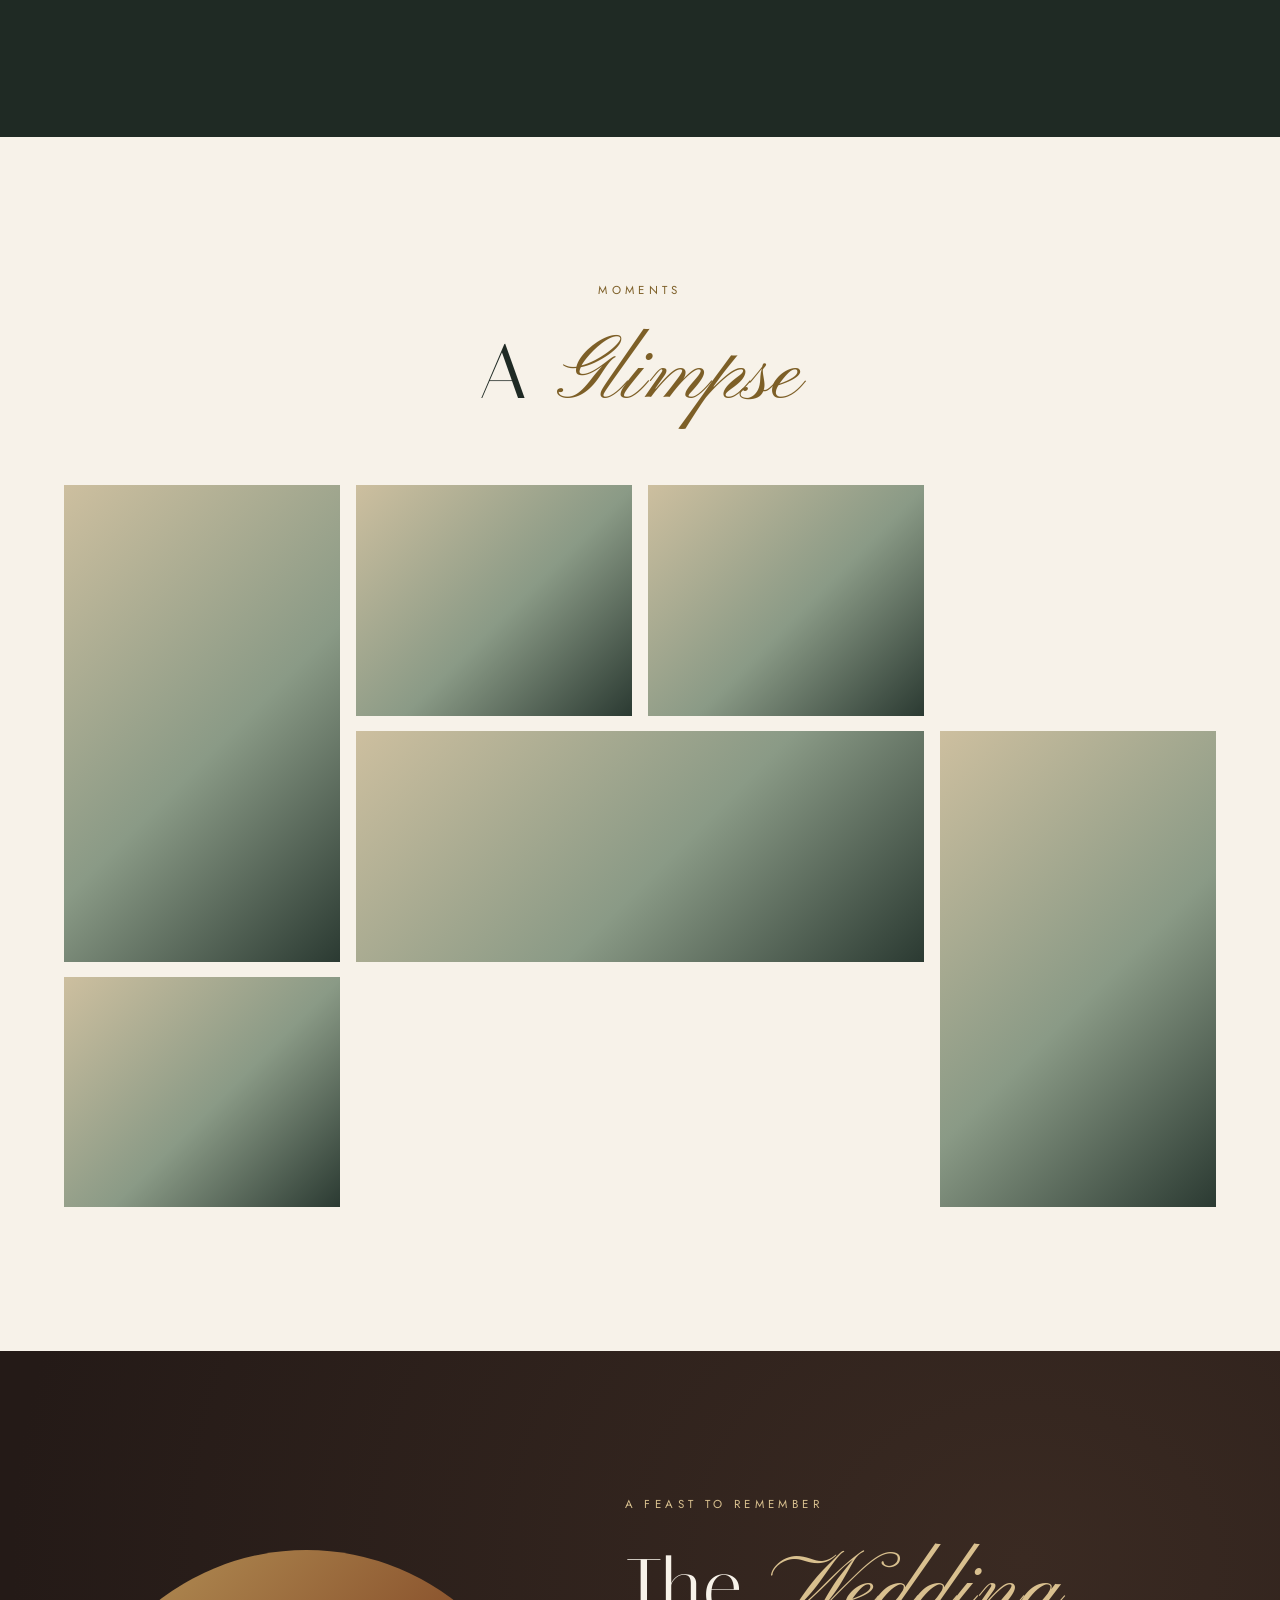
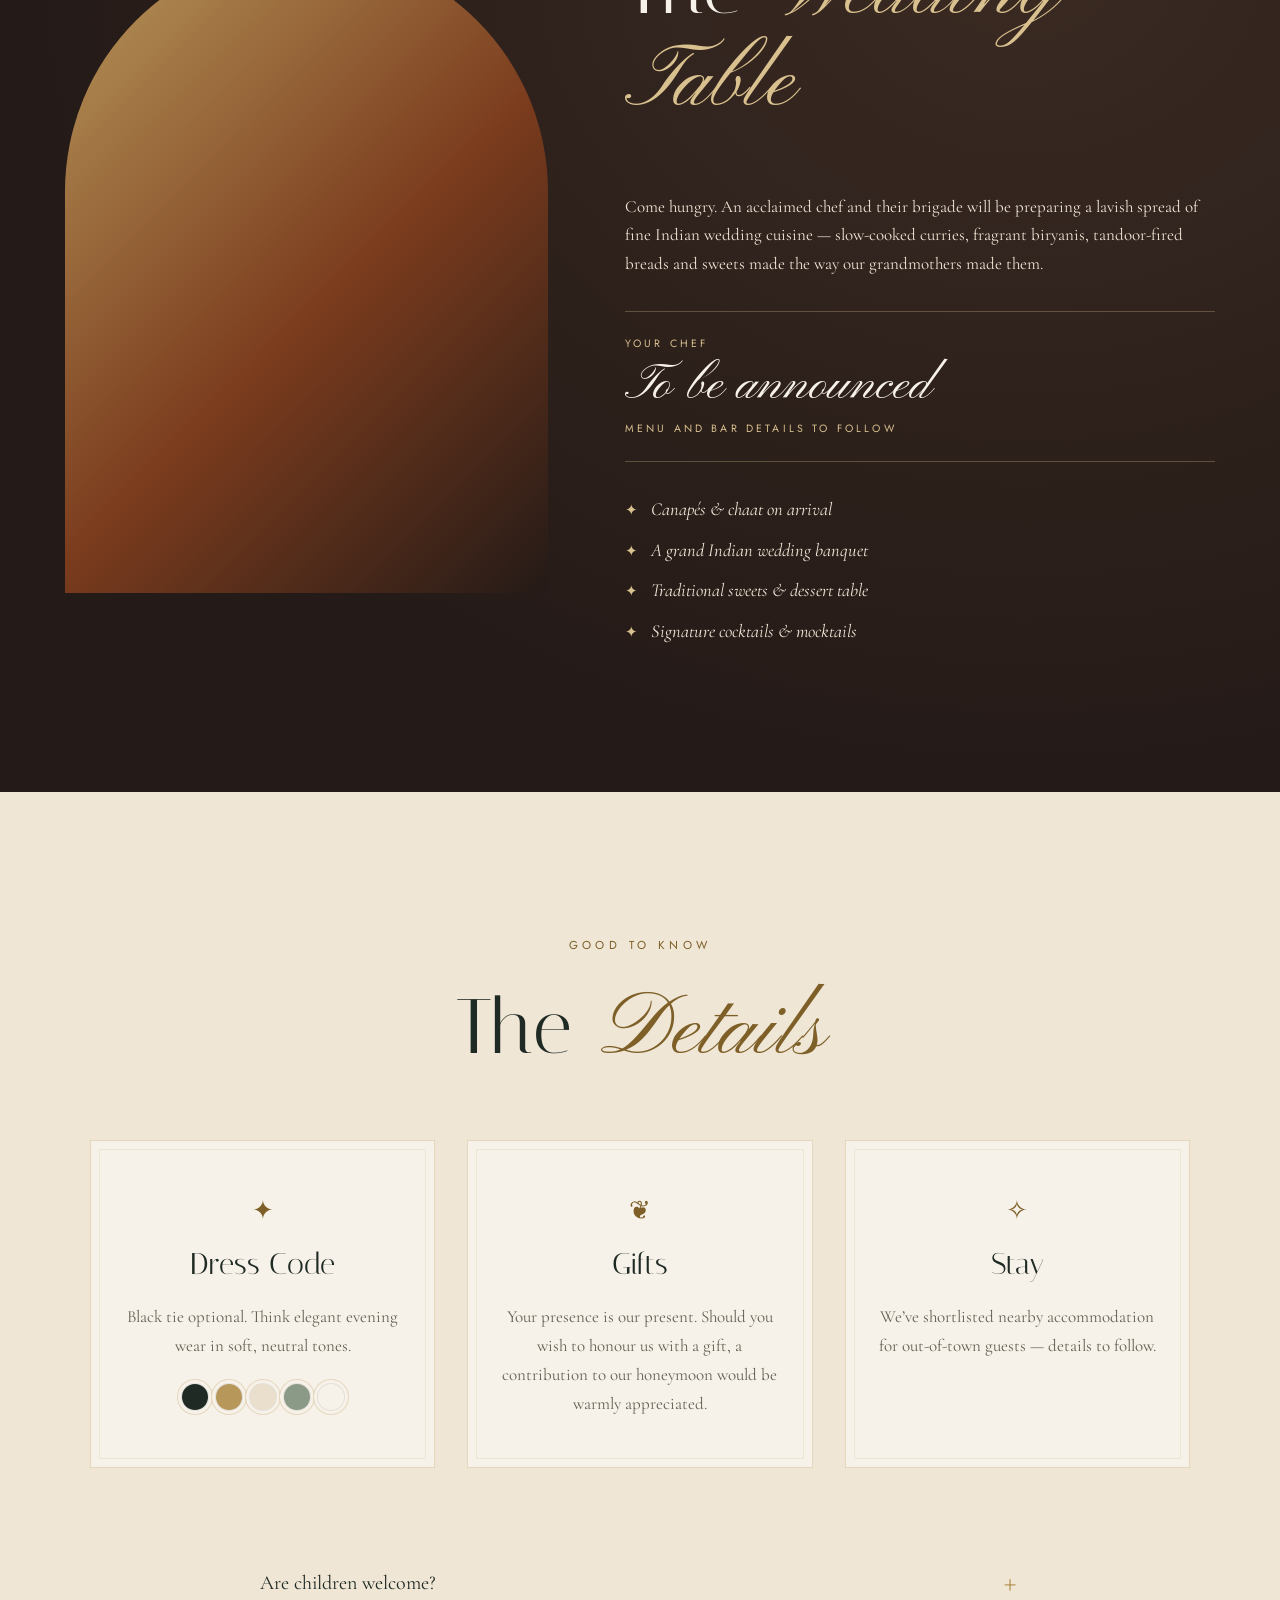
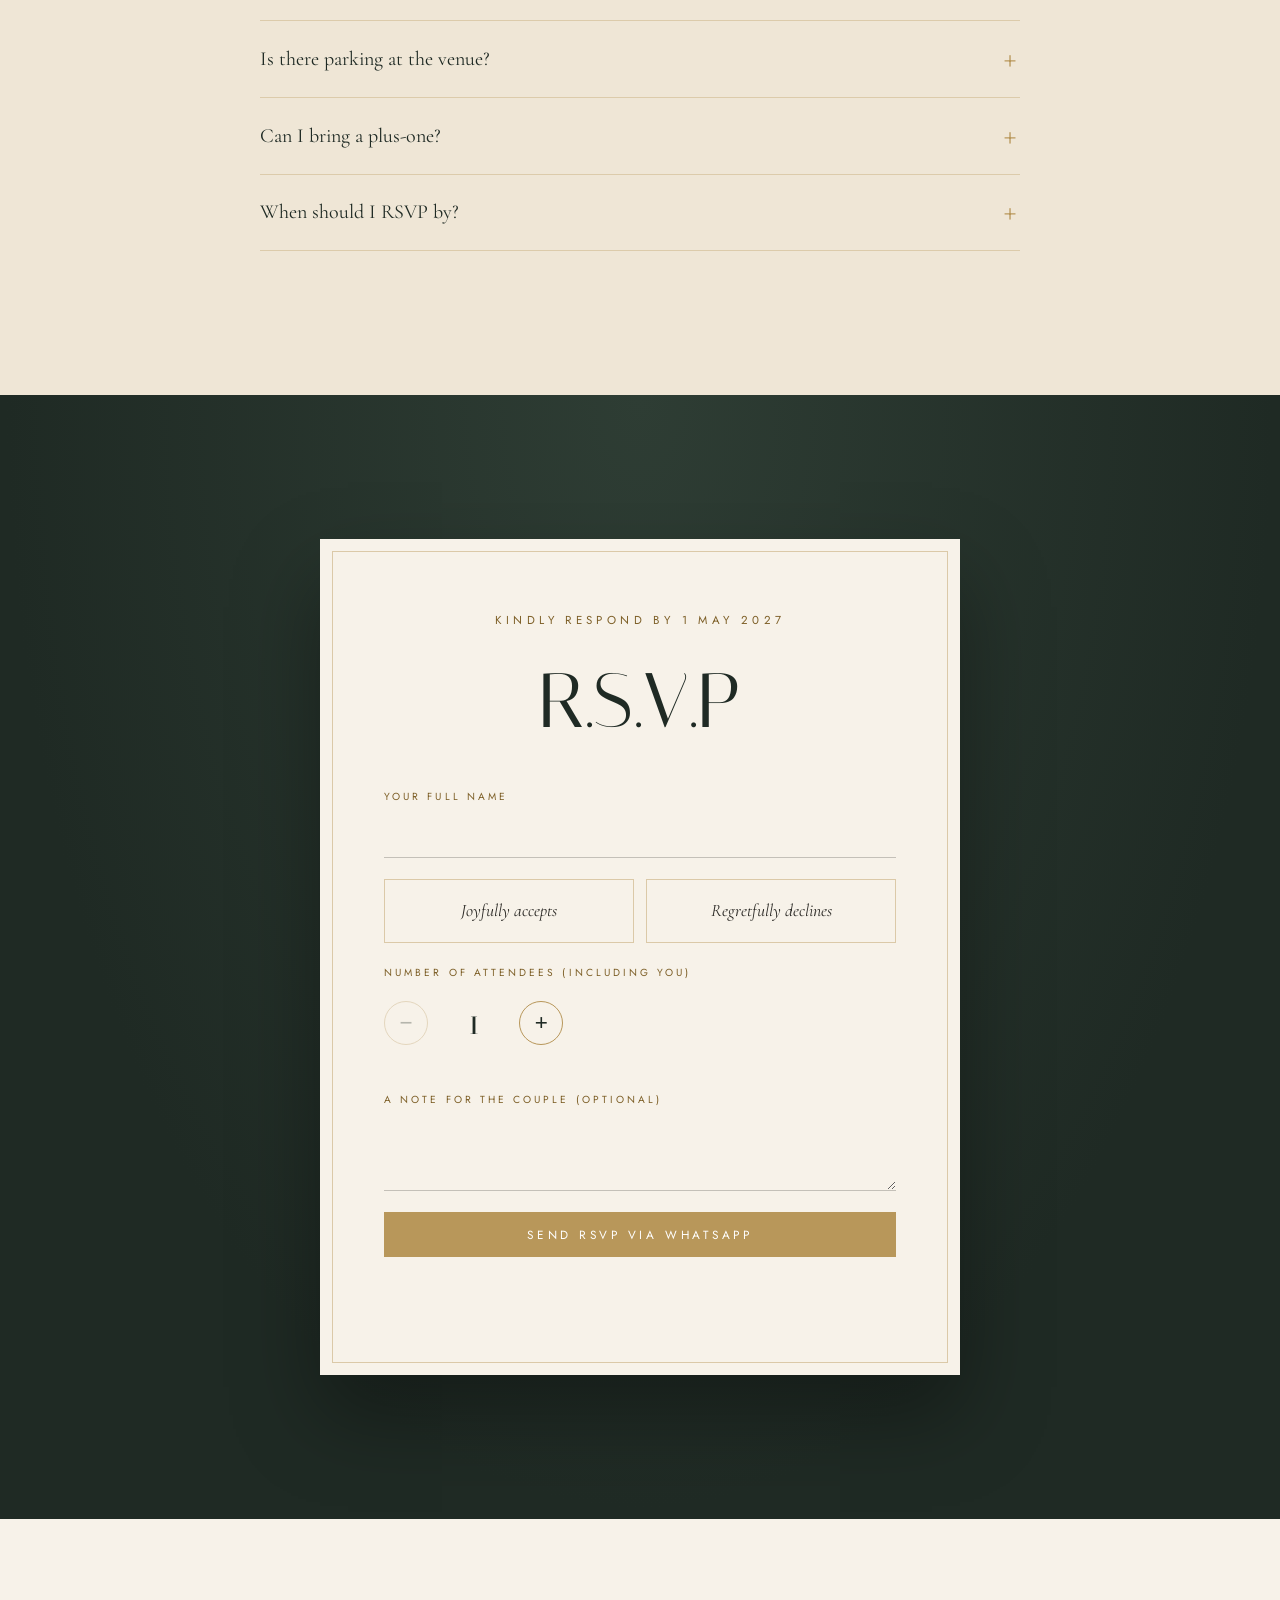
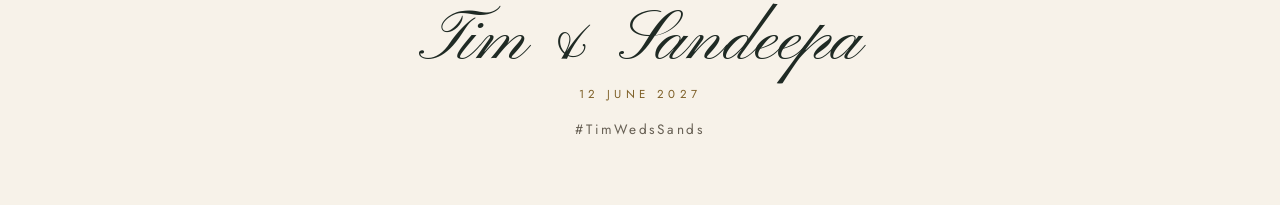
==== commit d87d2c5a: "RSVP with attendee names + Google Sheet logging, chef showcase, music, self-hosted fonts, Lighthouse" ====
--- a/index.html
+++ b/index.html
@@ -9,9 +9,9 @@
 <meta property="og:description" content="You're invited. Tap to open your invitation and RSVP.">
 <meta property="og:image" content="assets/img/og-cover.jpg">
 <meta name="theme-color" content="#1f2a24">
-<link rel="preconnect" href="https://fonts.googleapis.com">
-<link rel="preconnect" href="https://fonts.gstatic.com" crossorigin>
-<link href="https://fonts.googleapis.com/css2?family=Cormorant+Garamond:ital,wght@0,300;0,400;0,500;1,300;1,400&family=Italiana&family=Pinyon+Script&family=Jost:wght@300;400;500&display=swap" rel="stylesheet">
+<link rel="preload" href="assets/fonts/italiana-normal.woff2" as="font" type="font/woff2" crossorigin>
+<link rel="preload" href="assets/fonts/cormorant-garamond-normal.woff2" as="font" type="font/woff2" crossorigin>
+<link rel="preconnect" href="https://images.unsplash.com">
 <link rel="stylesheet" href="assets/css/style.css">
 </head>
 <body class="is-sealed">
@@ -26,8 +26,8 @@
     </div>
     <div class="env-front"></div>
     <div class="env-flap"></div>
-    <button class="seal" id="openSeal" aria-label="Break the seal to open">
-      <span class="seal-mono" data-bind="monogram">T&amp;S</span>
+    <button class="seal" id="openSeal">
+      <span class="seal-mono" data-bind="monogram">T&amp;S</span><span class="sr"> — open the invitation</span>
     </button>
   </div>
   <p class="env-hint">Tap the seal to open</p>
@@ -35,7 +35,7 @@
 </div>
 
 <!-- ============ MUSIC TOGGLE ============ -->
-<button class="music" id="musicBtn" aria-label="Toggle music" hidden>
+<button class="music" id="musicBtn" aria-label="Music" aria-pressed="false" hidden>
   <span class="bars"><i></i><i></i><i></i><i></i></span>
 </button>
 <audio id="bgm" loop preload="none"></audio>
@@ -44,7 +44,7 @@
 <nav class="nav" id="nav">
   <a href="#home" class="nav-mono" data-bind="monogram">T&amp;S</a>
   <div class="nav-links">
-    <a href="#story">Story</a><a href="#events">Celebrations</a><a href="#venue">Venue</a><a href="#details">Details</a><a href="#rsvp" class="nav-cta">RSVP</a>
+    <a href="#story">Story</a><a href="#events">Celebrations</a><a href="#venue">Venue</a><a href="#feast">Feast</a><a href="#details">Details</a><a href="#rsvp" class="nav-cta">RSVP</a>
   </div>
 </nav>
 
@@ -53,7 +53,7 @@
 <!-- ============ HERO ============ -->
 <section class="hero" id="home">
   <div class="hero-media">
-    <img src="https://images.unsplash.com/photo-1519741497674-611481863552?auto=format&fit=crop&w=2000&q=80" alt="" class="kenburns" data-ph>
+    <img src="https://images.unsplash.com/photo-1519741497674-611481863552?auto=format&fit=crop&w=2000&q=80" alt="" class="kenburns" data-ph width="2000" height="1333" fetchpriority="high" decoding="async">
   </div>
   <div class="hero-veil"></div>
   <div class="hero-content">
@@ -92,8 +92,8 @@
     <h2 class="title reveal">Our <em>Story</em></h2>
   </div>
   <div class="story-grid">
-    <figure class="story-img a reveal"><img src="https://images.unsplash.com/photo-1522673607200-164d1b6ce486?auto=format&fit=crop&w=900&q=80" alt="" data-ph></figure>
-    <figure class="story-img b reveal"><img src="https://images.unsplash.com/photo-1529636798458-92182e662485?auto=format&fit=crop&w=900&q=80" alt="" data-ph></figure>
+    <figure class="story-img a reveal"><img src="https://images.unsplash.com/photo-1522673607200-164d1b6ce486?auto=format&fit=crop&w=900&q=80" alt="" data-ph width="900" height="1200" loading="lazy" decoding="async"></figure>
+    <figure class="story-img b reveal"><img src="https://images.unsplash.com/photo-1529636798458-92182e662485?auto=format&fit=crop&w=900&q=80" alt="" data-ph width="900" height="1200" loading="lazy" decoding="async"></figure>
     <div class="story-text reveal">
       <p class="dropcap">It began with a conversation that neither of us wanted to end. What started as a chance meeting quietly became late-night talks, shared playlists, and a thousand small moments that felt like home.</p>
       <p>Years, adventures and countless cups of coffee later, one question and one very easy answer brought us here. We can’t imagine celebrating without the people who shaped us — and that means you.</p>
@@ -110,7 +110,7 @@
 
 <!-- ============ QUOTE BAND ============ -->
 <section class="quote-band">
-  <img src="https://images.unsplash.com/photo-1511285560929-80b456fea0bc?auto=format&fit=crop&w=2000&q=80" alt="" class="parallax" data-ph>
+  <img src="https://images.unsplash.com/photo-1511285560929-80b456fea0bc?auto=format&fit=crop&w=2000&q=80" alt="" class="parallax" data-ph width="2000" height="1333" loading="lazy" decoding="async">
   <blockquote class="reveal">“Whatever our souls are made of,<br>his and mine are the same.”<cite>— Emily Brontë</cite></blockquote>
 </section>
 
@@ -133,7 +133,7 @@
         <a class="btn btn-ghost" id="wazeBtn" target="_blank" rel="noopener">Waze</a>
       </div>
     </div>
-    <div class="venue-map reveal"><iframe id="mapFrame" title="Venue map" loading="lazy" referrerpolicy="no-referrer-when-downgrade"></iframe></div>
+    <div class="venue-map reveal" id="mapBox"><button type="button" class="map-load" id="mapLoad"><span class="pin">⌖</span><span>Tap to view the map</span></button></div>
   </div>
 </section>
 
@@ -142,6 +142,24 @@
   <p class="eyebrow reveal">Moments</p>
   <h2 class="title reveal">A <em>Glimpse</em></h2>
   <div class="gallery-track" id="galleryTrack"><!-- rendered from config --></div>
+</section>
+
+<!-- ============ THE FEAST ============ -->
+<section class="feast section-ink" id="feast">
+  <div class="feast-grid">
+    <figure class="feast-img reveal"><img src="https://images.unsplash.com/photo-1585937421612-70a008356fbe?auto=format&fit=crop&w=900&q=80" alt="" data-ph width="900" height="1200" loading="lazy" decoding="async"></figure>
+    <div class="feast-text">
+      <p class="eyebrow light reveal">A feast to remember</p>
+      <h2 class="title light reveal">The <em>Wedding Table</em></h2>
+      <p class="reveal" data-bind="feastIntro">Come hungry. An acclaimed chef and their brigade will be preparing a lavish spread of fine Indian wedding cuisine — slow-cooked curries, fragrant biryanis, tandoor-fired breads and sweets made the way our grandmothers made them.</p>
+      <div class="chef reveal">
+        <span class="chef-label">Your chef</span>
+        <span class="chef-name" data-bind="chefName">To be announced</span>
+        <span class="chef-note" data-bind="chefNote">Menu and bar details to follow</span>
+      </div>
+      <ul class="feast-list reveal" id="feastList"></ul>
+    </div>
+  </div>
 </section>
 
 <!-- ============ DETAILS ============ -->
@@ -167,20 +185,24 @@
     <p class="eyebrow">Kindly respond by <span data-bind="rsvpBy">1 May 2027</span></p>
     <h2 class="title">R.S.V.P</h2>
     <form id="rsvpForm" novalidate>
-      <label class="field"><span>Full name</span><input name="name" required autocomplete="name"></label>
-      <div class="attend">
+      <label class="field"><span>Your full name</span><input name="name" required autocomplete="name"></label>
+      <fieldset class="attend"><legend class="sr">Will you attend?</legend>
         <label><input type="radio" name="attending" value="Joyfully accepts" required><span>Joyfully accepts</span></label>
         <label><input type="radio" name="attending" value="Regretfully declines"><span>Regretfully declines</span></label>
+      </fieldset>
+      <div id="partyBlock">
+        <div class="field"><span id="cntLabel">Number of attendees (including you)</span>
+          <div class="stepper" role="group" aria-labelledby="cntLabel">
+            <button type="button" id="cntMinus" aria-label="Fewer attendees">−</button>
+            <output id="cntOut" aria-live="polite">1</output>
+            <button type="button" id="cntPlus" aria-label="More attendees">+</button>
+          </div>
+        </div>
+        <div id="guestNames" class="guest-names"></div>
       </div>
-      <div class="row2">
-        <label class="field"><span>Number of guests</span><select name="guests"><option>1</option><option>2</option><option>3</option><option>4</option></select></label>
-        <label class="field"><span>Phone</span><input name="phone" type="tel" autocomplete="tel"></label>
-      </div>
-      <label class="field" id="mealField"><span>Meal preference</span><select name="meal" id="mealSelect"></select></label>
-      <label class="field"><span>Dietary requirements</span><input name="dietary" placeholder="Vegetarian, halal, allergies…"></label>
-      <label class="field"><span>A note for the couple</span><textarea name="message" rows="3"></textarea></label>
-      <input type="text" name="_gotcha" class="hp" tabindex="-1" autocomplete="off">
-      <button class="btn btn-gold wide" type="submit">Send RSVP</button>
+      <label class="field"><span>A note for the couple (optional)</span><textarea name="message" rows="2"></textarea></label>
+      <input type="text" name="_gotcha" class="hp" tabindex="-1" autocomplete="off" aria-hidden="true">
+      <button class="btn btn-gold wide" type="submit">Send RSVP via WhatsApp</button>
       <p class="form-msg" id="formMsg" role="status"></p>
     </form>
   </div>
@@ -193,7 +215,7 @@
 </footer>
 </main>
 
-<script src="assets/js/config.js"></script>
-<script src="assets/js/main.js"></script>
+<script src="assets/js/config.js" defer></script>
+<script src="assets/js/main.js" defer></script>
 </body>
 </html>
--- a/assets/css/style.css
+++ b/assets/css/style.css
@@ -1,6 +1,46 @@
+@font-face {
+  font-family: 'Cormorant Garamond';
+  font-style: italic;
+  font-weight: 300 400;
+  font-display: swap;
+  src: url(../fonts/cormorant-garamond-italic.woff2) format('woff2');
+  unicode-range: U+0000-00FF, U+0131, U+0152-0153, U+02BB-02BC, U+02C6, U+02DA, U+02DC, U+0304, U+0308, U+0329, U+2000-206F, U+20AC, U+2122, U+2191, U+2193, U+2212, U+2215, U+FEFF, U+FFFD;
+}
+@font-face {
+  font-family: 'Cormorant Garamond';
+  font-style: normal;
+  font-weight: 300 500;
+  font-display: swap;
+  src: url(../fonts/cormorant-garamond-normal.woff2) format('woff2');
+  unicode-range: U+0000-00FF, U+0131, U+0152-0153, U+02BB-02BC, U+02C6, U+02DA, U+02DC, U+0304, U+0308, U+0329, U+2000-206F, U+20AC, U+2122, U+2191, U+2193, U+2212, U+2215, U+FEFF, U+FFFD;
+}
+@font-face {
+  font-family: 'Italiana';
+  font-style: normal;
+  font-weight: 400;
+  font-display: swap;
+  src: url(../fonts/italiana-normal.woff2) format('woff2');
+  unicode-range: U+0000-00FF, U+0131, U+0152-0153, U+02BB-02BC, U+02C6, U+02DA, U+02DC, U+0304, U+0308, U+0329, U+2000-206F, U+20AC, U+2122, U+2191, U+2193, U+2212, U+2215, U+FEFF, U+FFFD;
+}
+@font-face {
+  font-family: 'Jost';
+  font-style: normal;
+  font-weight: 300 500;
+  font-display: swap;
+  src: url(../fonts/jost-normal.woff2) format('woff2');
+  unicode-range: U+0000-00FF, U+0131, U+0152-0153, U+02BB-02BC, U+02C6, U+02DA, U+02DC, U+0304, U+0308, U+0329, U+2000-206F, U+20AC, U+2122, U+2191, U+2193, U+2212, U+2215, U+FEFF, U+FFFD;
+}
+@font-face {
+  font-family: 'Pinyon Script';
+  font-style: normal;
+  font-weight: 400;
+  font-display: swap;
+  src: url(../fonts/pinyon-script-normal.woff2) format('woff2');
+  unicode-range: U+0000-00FF, U+0131, U+0152-0153, U+02BB-02BC, U+02C6, U+02DA, U+02DC, U+0304, U+0308, U+0329, U+2000-206F, U+20AC, U+2122, U+2191, U+2193, U+2212, U+2215, U+FEFF, U+FFFD;
+}
 /* ========== Tokens ========== */
 :root{
-  --ink:#1f2a24; --ink-2:#2b3a32; --gold:#b8975a; --gold-l:#d9c08f; --paper:#f7f2e9; --paper-2:#efe6d6; --sage:#8a9a86; --text:#2c2a26; --muted:#7a7366;
+  --ink:#1f2a24; --ink-2:#2b3a32; --gold:#b8975a; --gold-l:#d9c08f; --paper:#f7f2e9; --paper-2:#efe6d6; --sage:#8a9a86; --text:#2c2a26; --muted:#665f53;--gold-d:#7d5f27;
   --serif:"Cormorant Garamond",Georgia,serif; --display:"Italiana","Cormorant Garamond",serif; --script:"Pinyon Script",cursive; --sans:"Jost",system-ui,sans-serif;
   --ease:cubic-bezier(.22,.8,.2,1);
 }
@@ -231,3 +271,33 @@
 
 @media (prefers-reduced-motion:reduce){*,*::before,*::after{animation:none!important;transition-duration:.01ms!important}.reveal{opacity:1;transform:none}}
 .music[hidden],[hidden]{display:none!important}
+
+/* ===== v2 additions ===== */
+.sr{position:absolute;width:1px;height:1px;overflow:hidden;clip-path:inset(50%)}
+fieldset{border:0;min-width:0}
+.paper-gold,.eyebrow:not(.light),.field span,.tl-t,.event dt,.title em,.dropcap::first-letter,.card .ic{color:var(--gold-d)}
+.hero .eyebrow{color:var(--gold-l)}
+.stepper{display:flex;align-items:center;gap:1.2rem;margin-top:.4rem}
+.stepper button{width:44px;height:44px;border-radius:50%;border:1px solid var(--gold);background:none;font-size:1.4rem;color:var(--ink);cursor:pointer;transition:.3s}
+.stepper button:hover:not(:disabled){background:var(--ink);color:var(--paper)}
+.stepper button:disabled{opacity:.3;cursor:default}
+.stepper output{font-family:var(--display);font-size:2.2rem;min-width:1.5em;text-align:center;color:var(--ink)}
+.guest-names{display:flex;flex-direction:column;gap:1.1rem;margin-top:1.1rem}
+#partyBlock[hidden]{display:none}
+.map-load{width:100%;height:100%;border:0;cursor:pointer;display:flex;flex-direction:column;align-items:center;justify-content:center;gap:.8rem;color:var(--gold-l);font-family:var(--sans);font-size:.72rem;letter-spacing:.3em;text-transform:uppercase;
+  background:repeating-linear-gradient(45deg,rgba(217,192,143,.05) 0 2px,transparent 2px 22px),repeating-linear-gradient(-45deg,rgba(217,192,143,.05) 0 2px,transparent 2px 22px),#26332b}
+.map-load .pin{font-size:2.4rem;line-height:1}
+.feast{background:radial-gradient(ellipse at 80% 20%,#3a2a22,#241a17 70%)}
+.feast-grid{max-width:1150px;margin:0 auto;display:grid;grid-template-columns:.9fr 1.1fr;gap:clamp(2rem,6vw,5rem);align-items:center;text-align:left}
+.feast-img{aspect-ratio:3/4;overflow:hidden;border-radius:300px 300px 0 0;background:linear-gradient(135deg,#b8975a,#7a3b1d 55%,#241a17)}
+.feast-img img{width:100%;height:100%;object-fit:cover}
+.chef{display:flex;flex-direction:column;gap:.2rem;margin:2rem 0;padding:1.4rem 0;border-block:1px solid rgba(217,192,143,.3)}
+.chef-label,.chef-note{font-family:var(--sans);font-size:.66rem;letter-spacing:.3em;text-transform:uppercase;color:var(--gold-l)}
+.chef-name{font-family:var(--script);font-size:clamp(2.2rem,5vw,3.2rem);color:var(--paper);line-height:1.2}
+.feast-list{list-style:none;display:grid;gap:.6rem}
+.feast-list li{font-style:italic;font-size:1.15rem}
+.feast-list li::before{content:"✦";color:var(--gold-l);margin-right:.8rem;font-style:normal;font-size:.8em}
+@media(max-width:860px){.feast-grid{grid-template-columns:1fr;text-align:center}.feast-img{max-width:340px;margin:0 auto;width:100%}}
+.env-guest{font-size:1.8rem}
+.section-ink .rsvp-card .title{color:var(--ink)}
+.title.light em{color:var(--gold-l)}
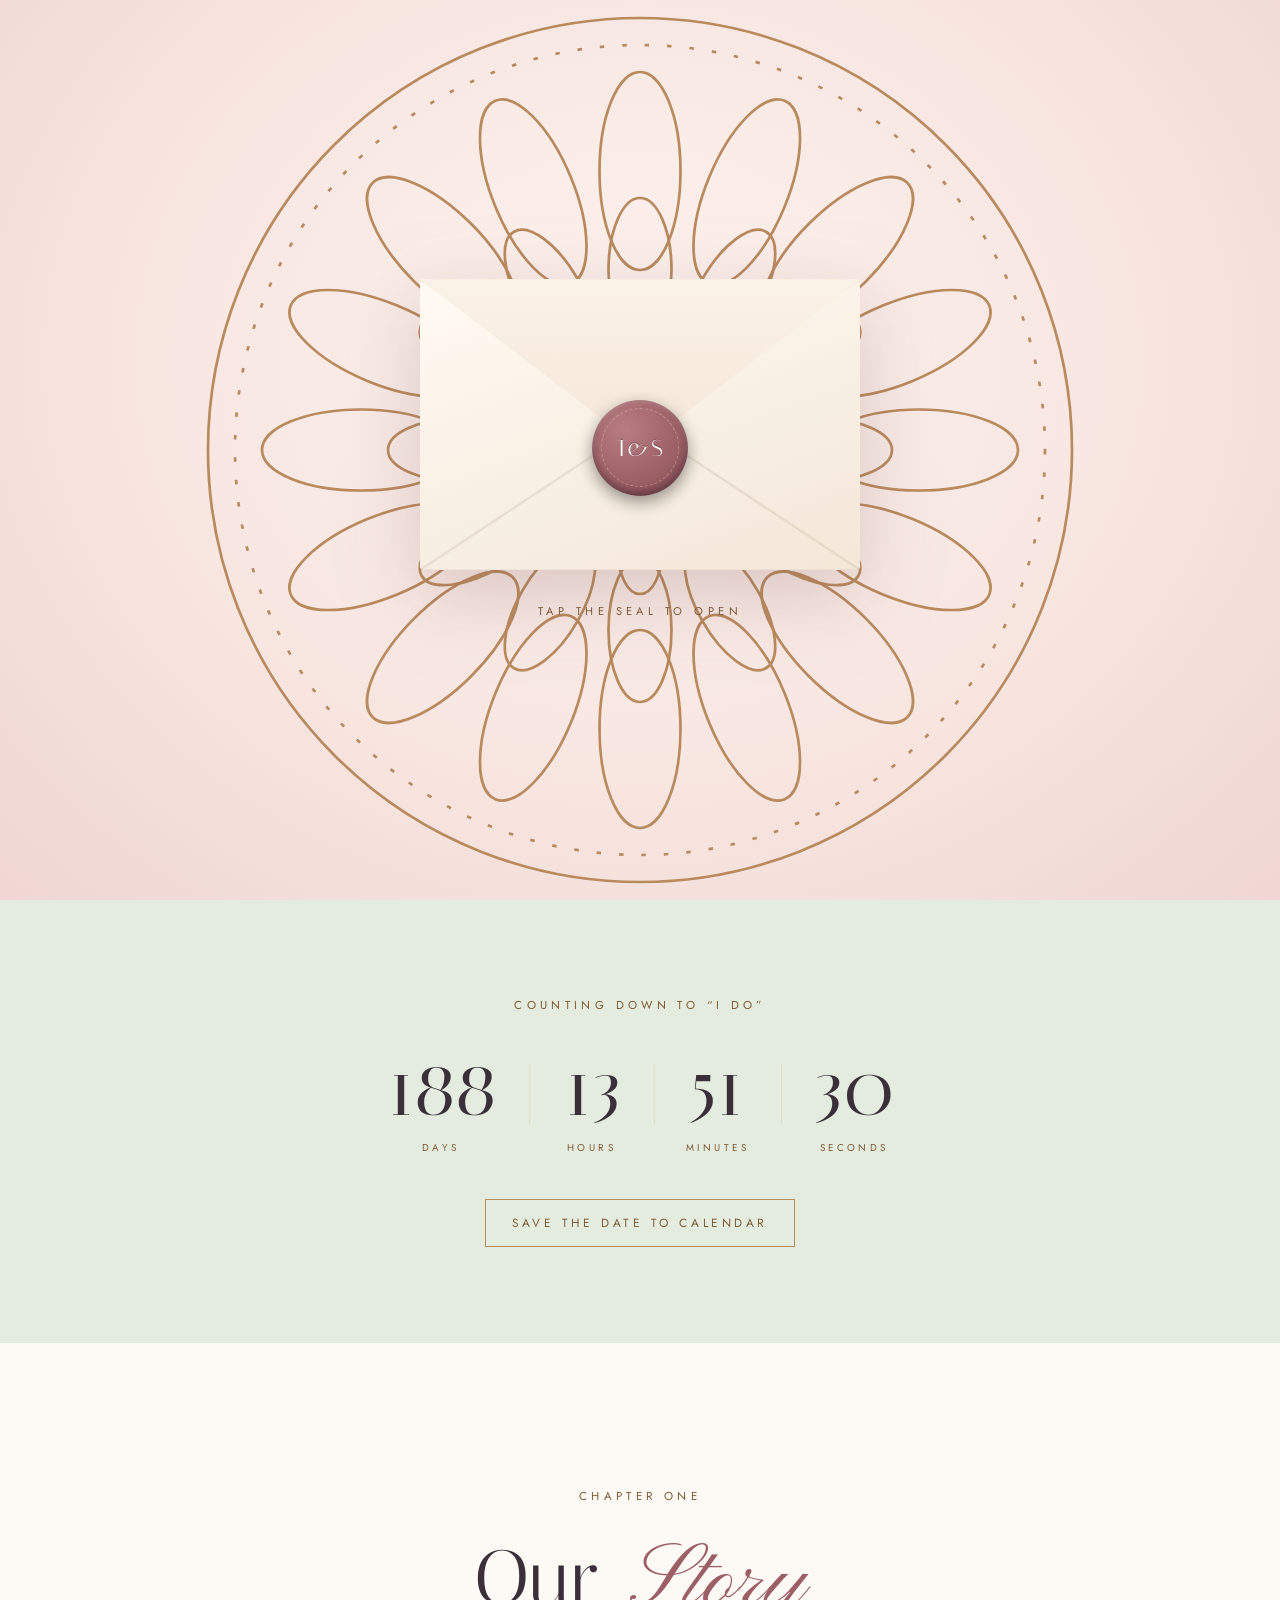
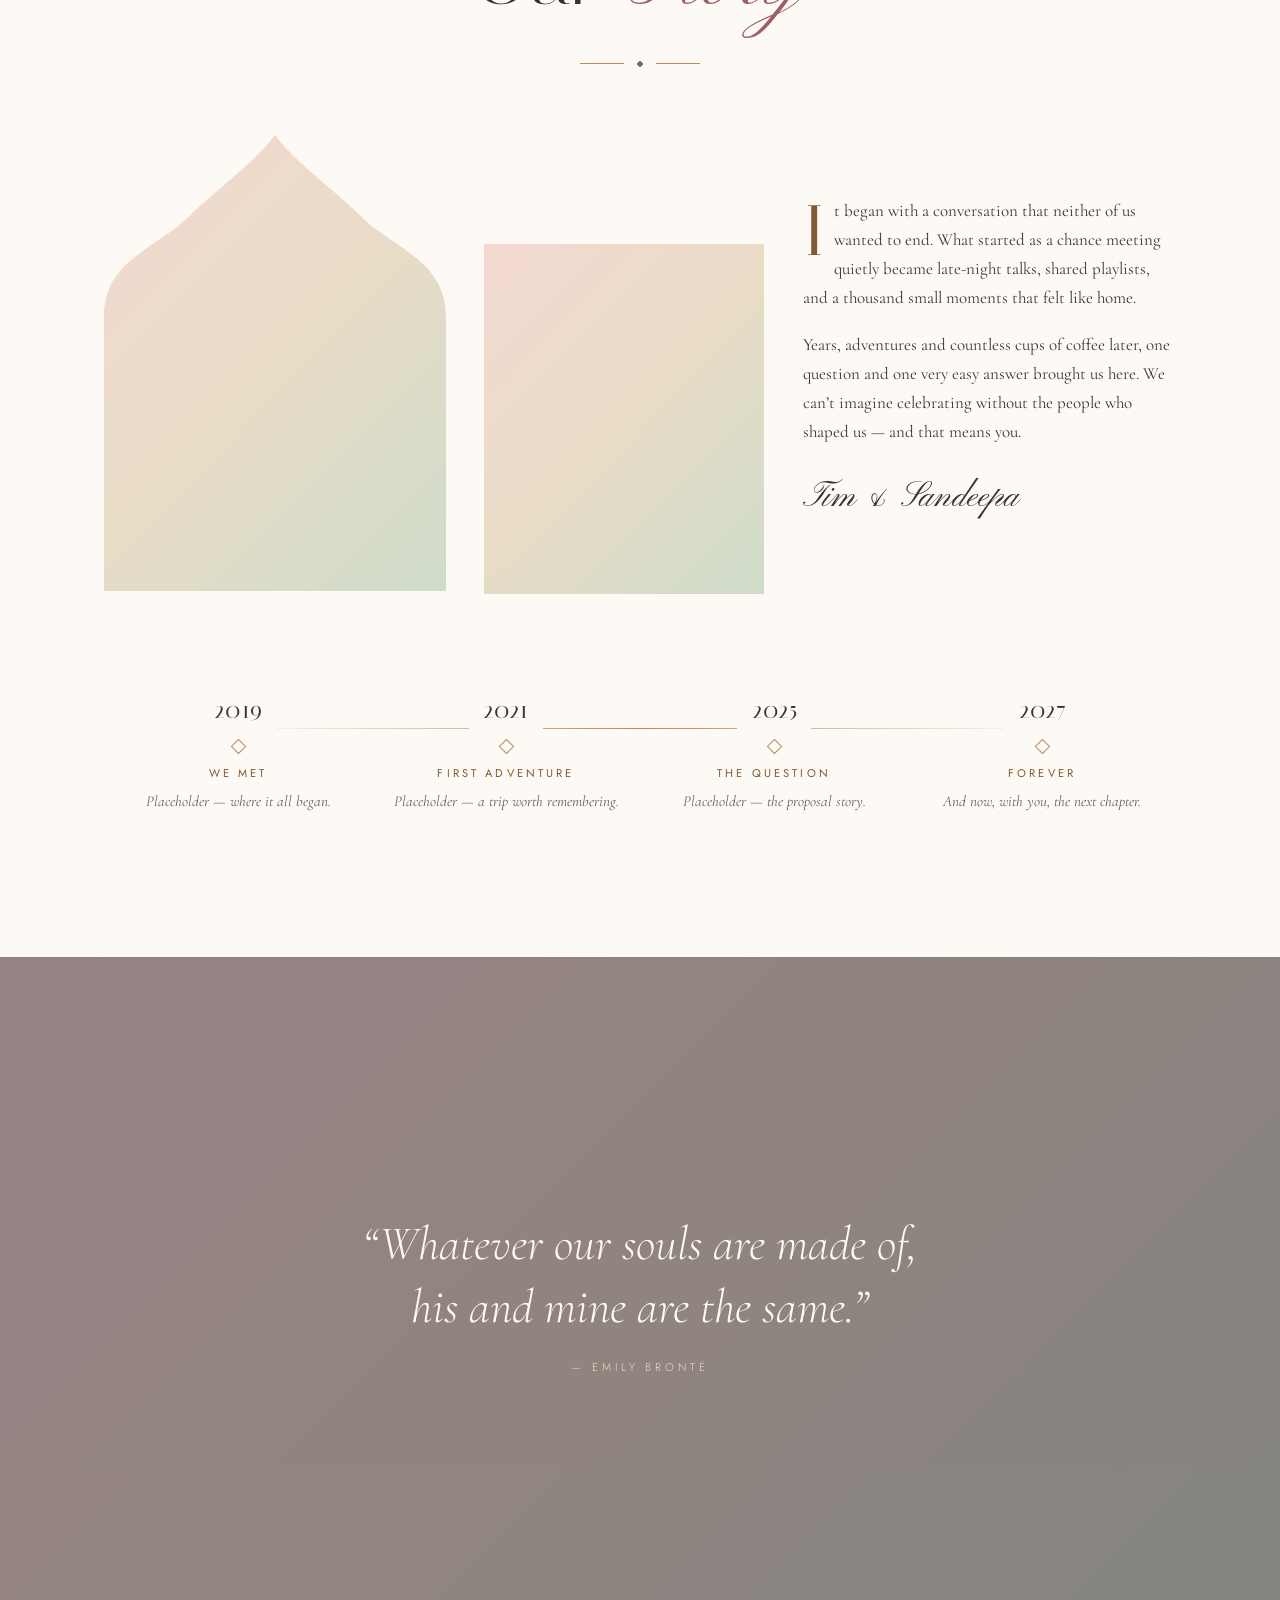
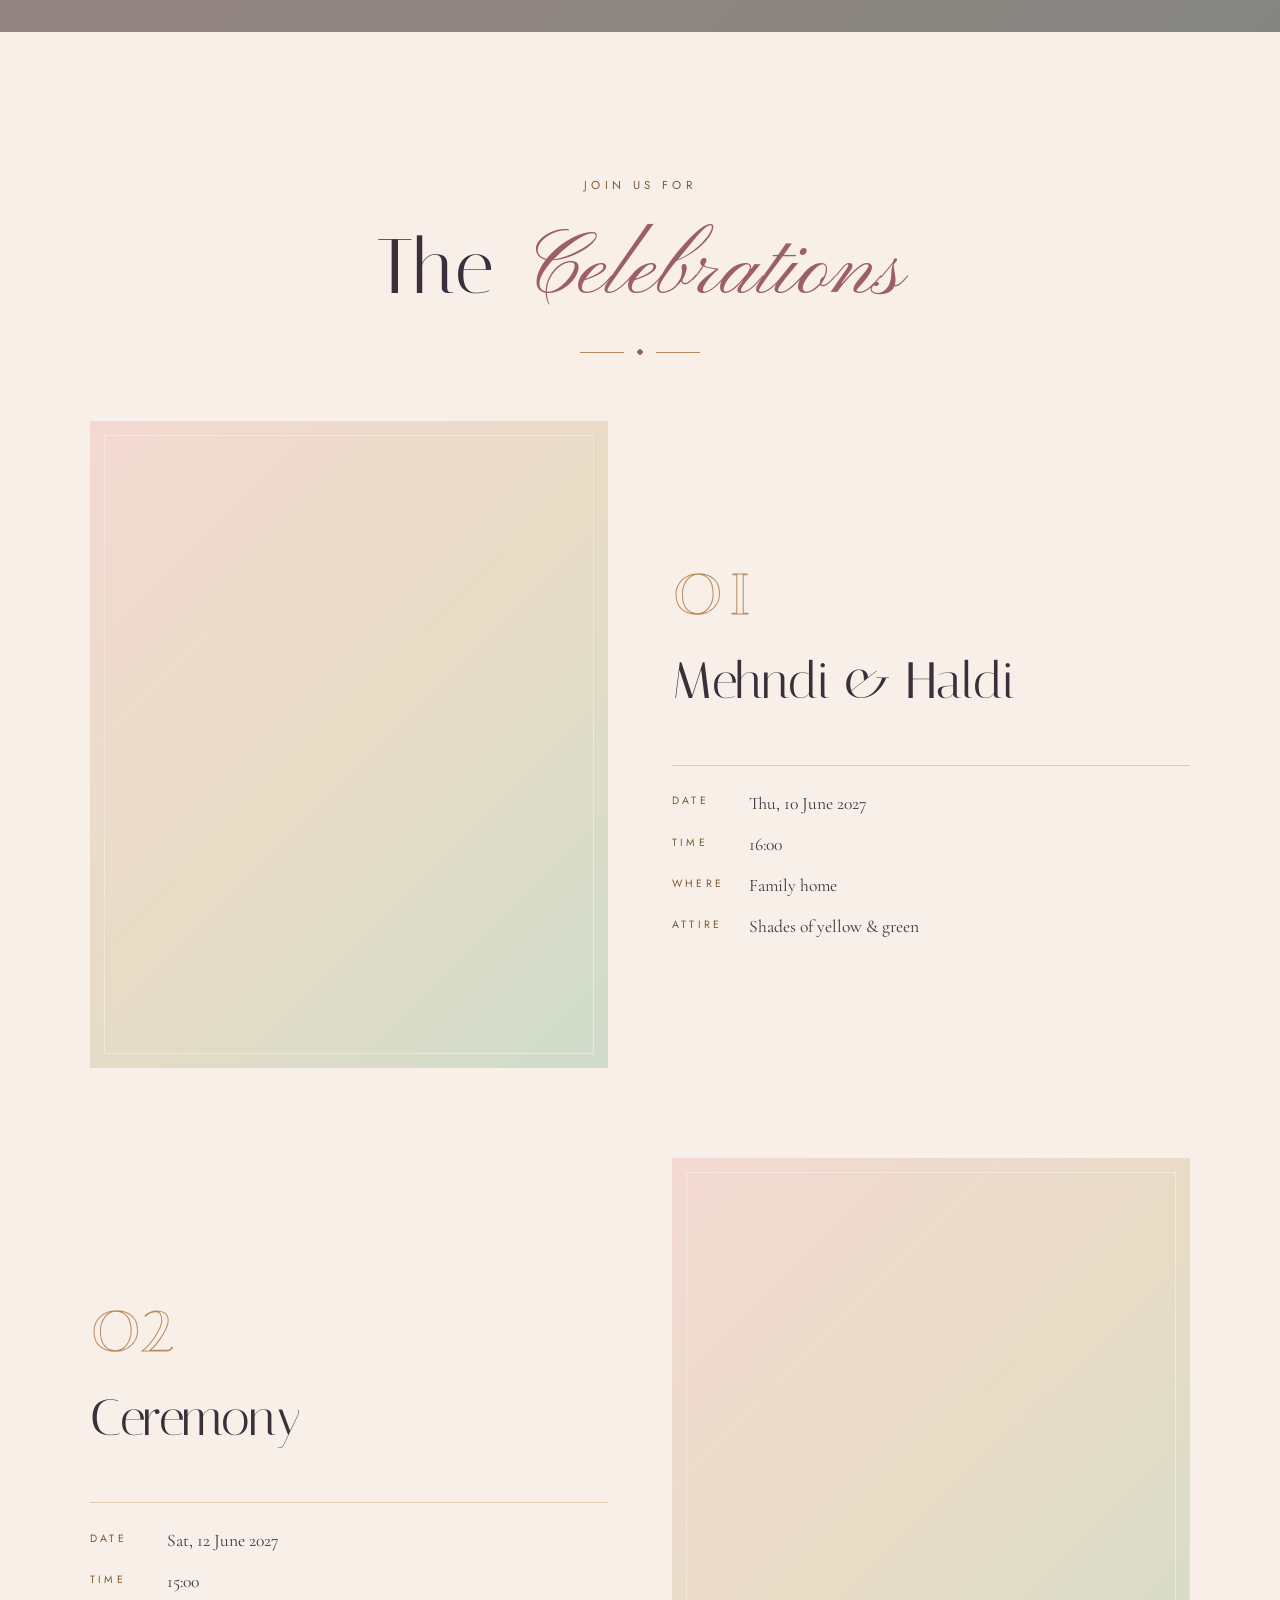
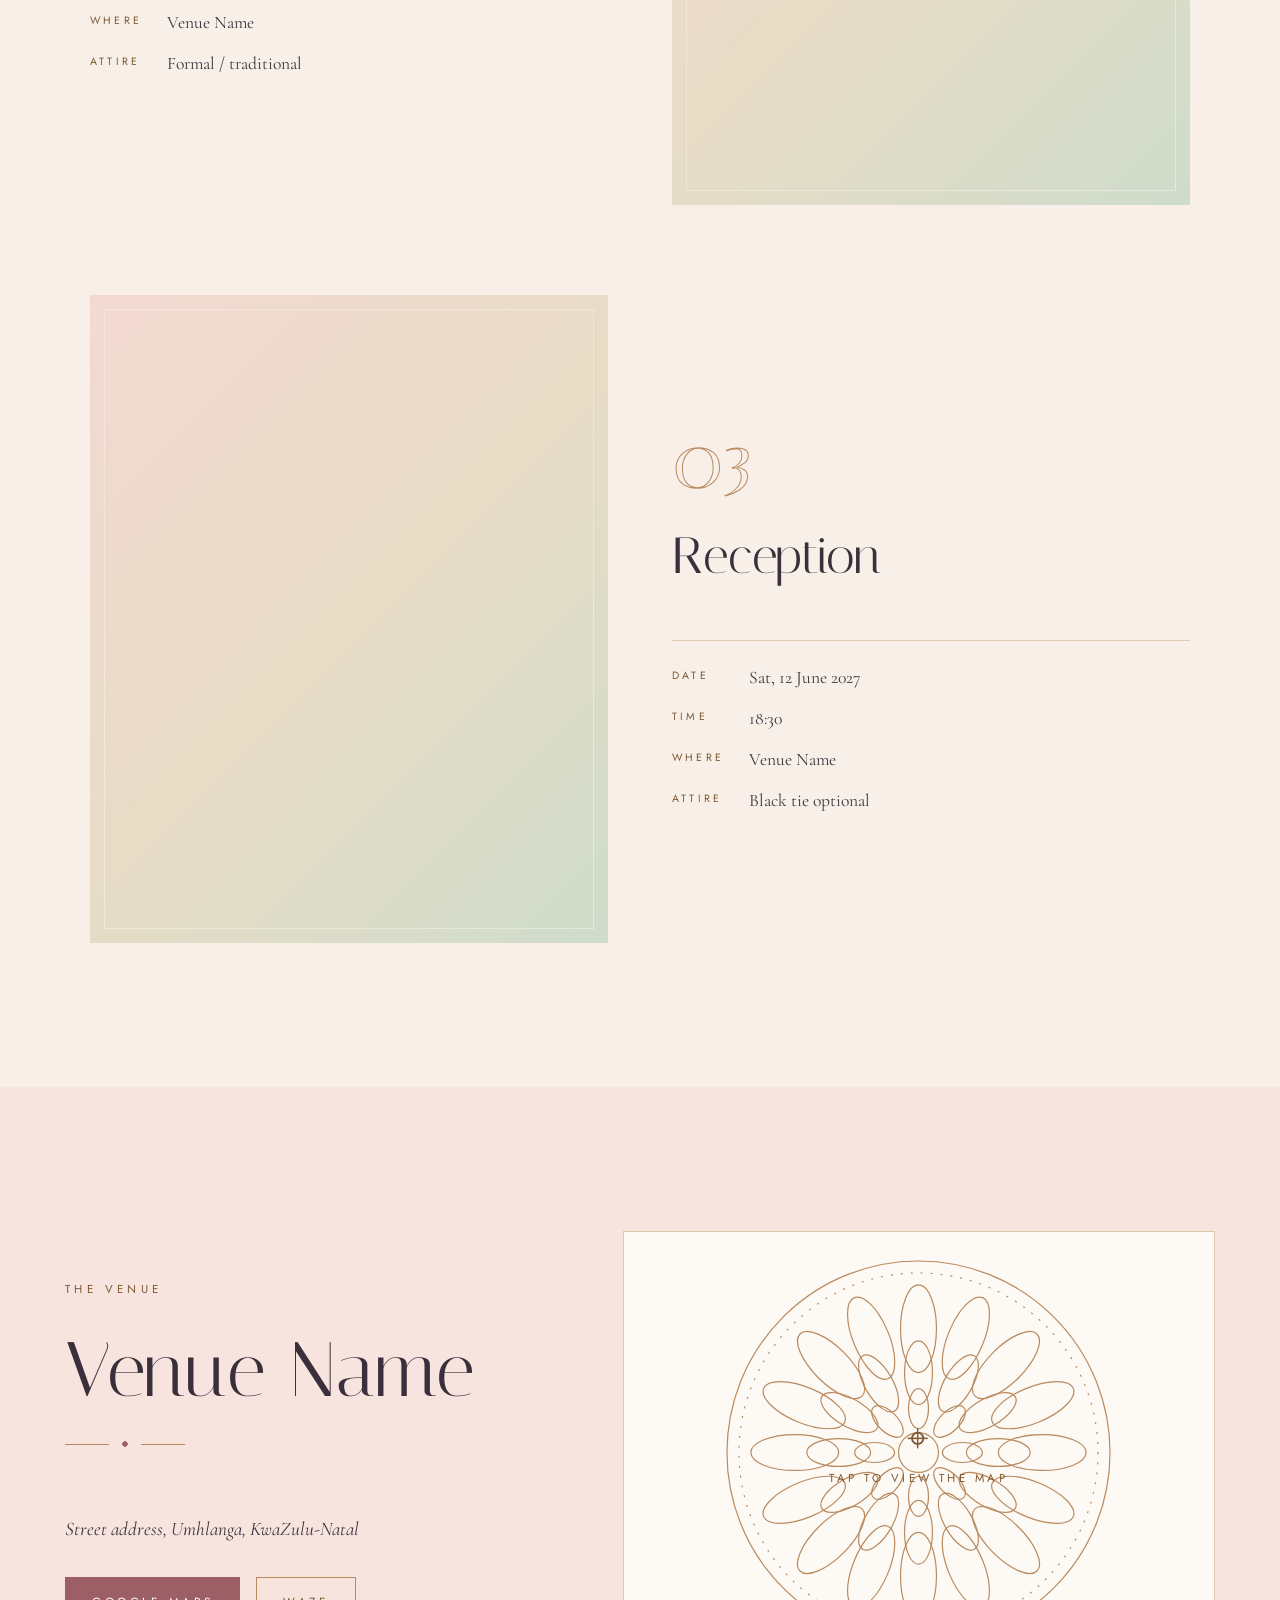
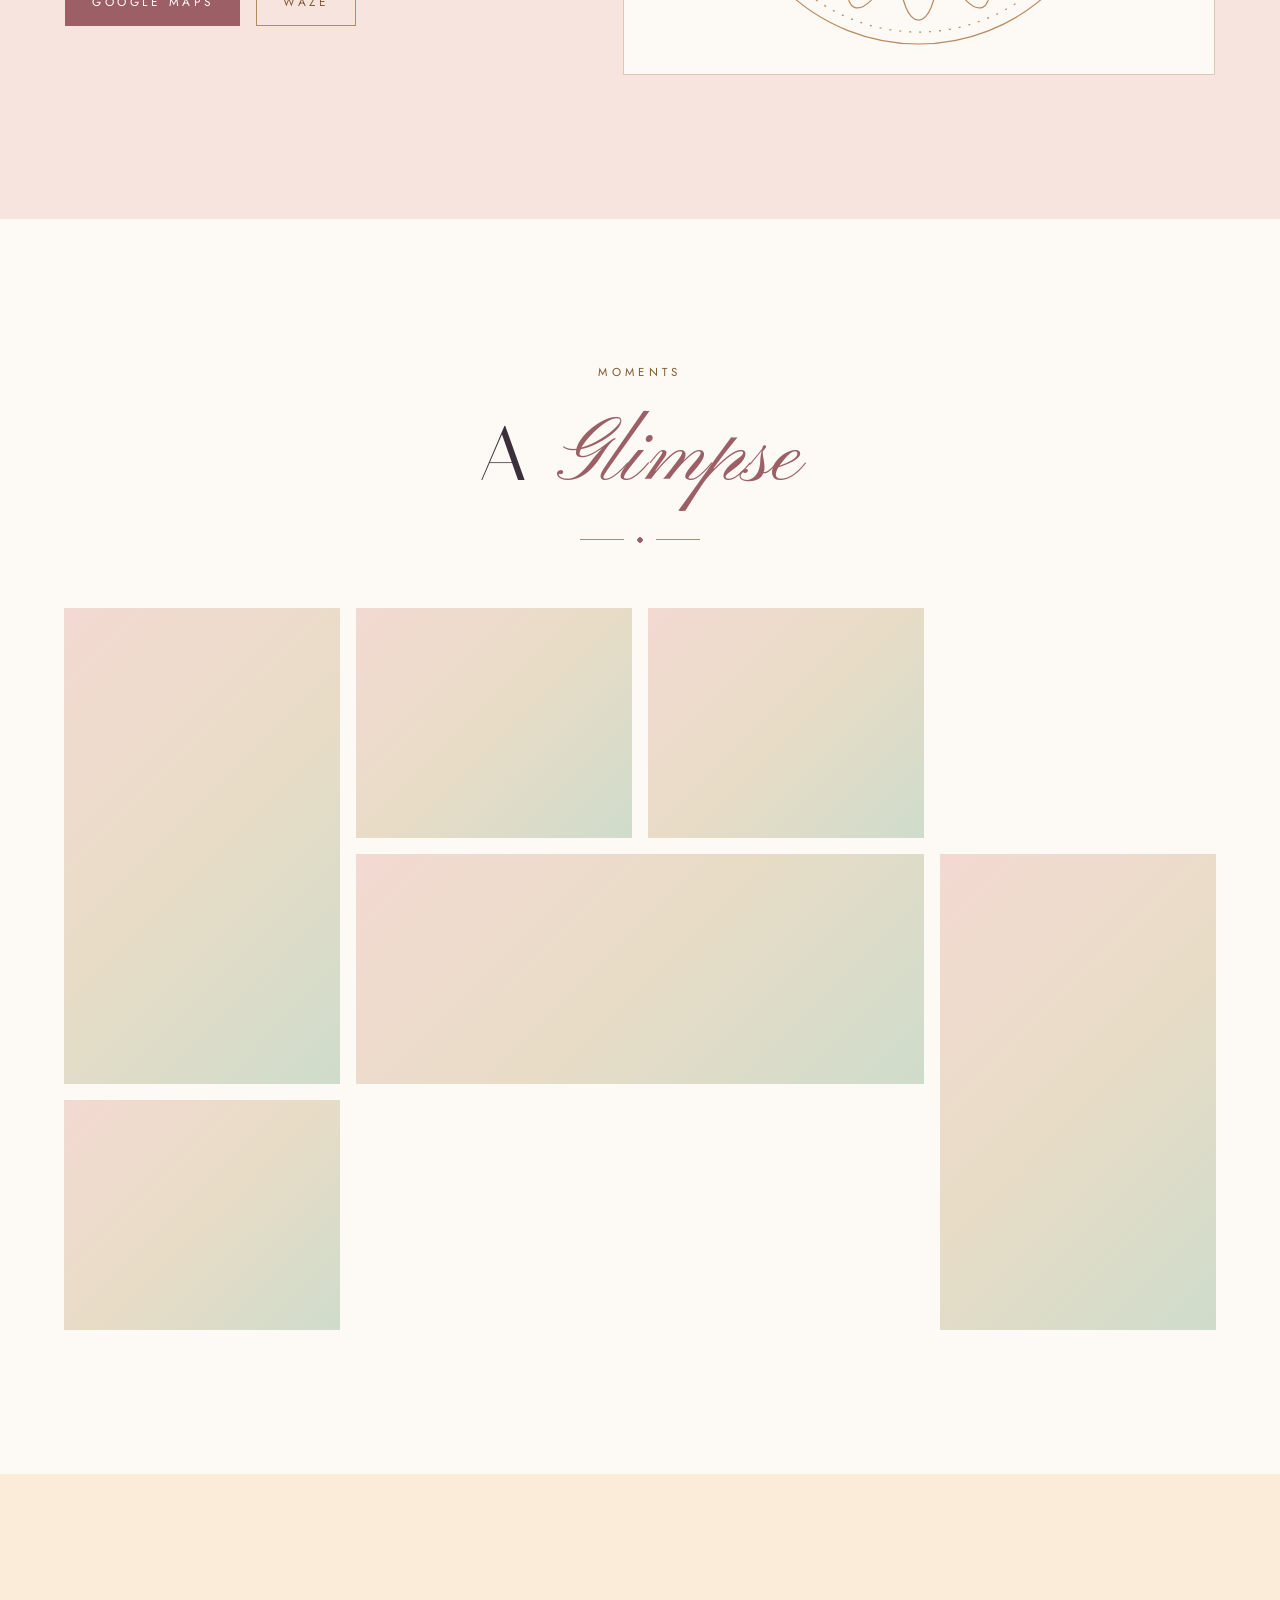
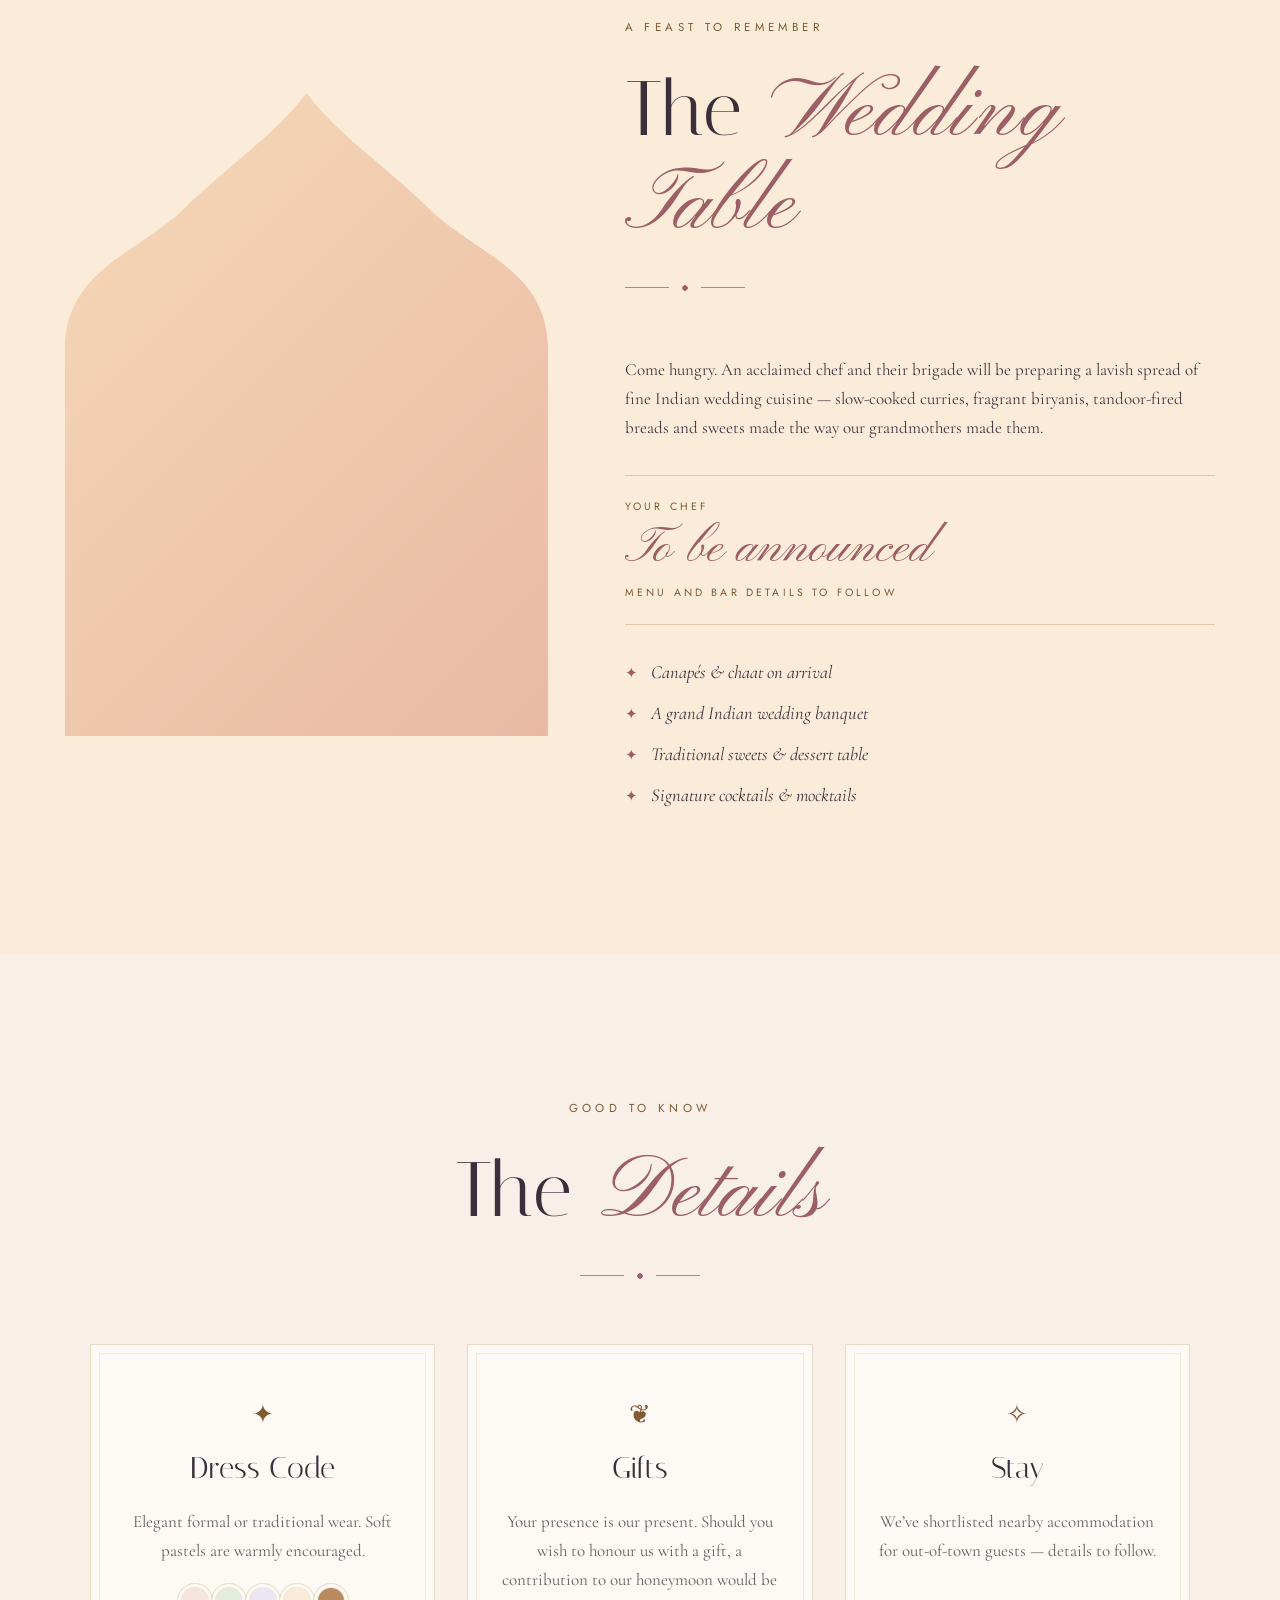
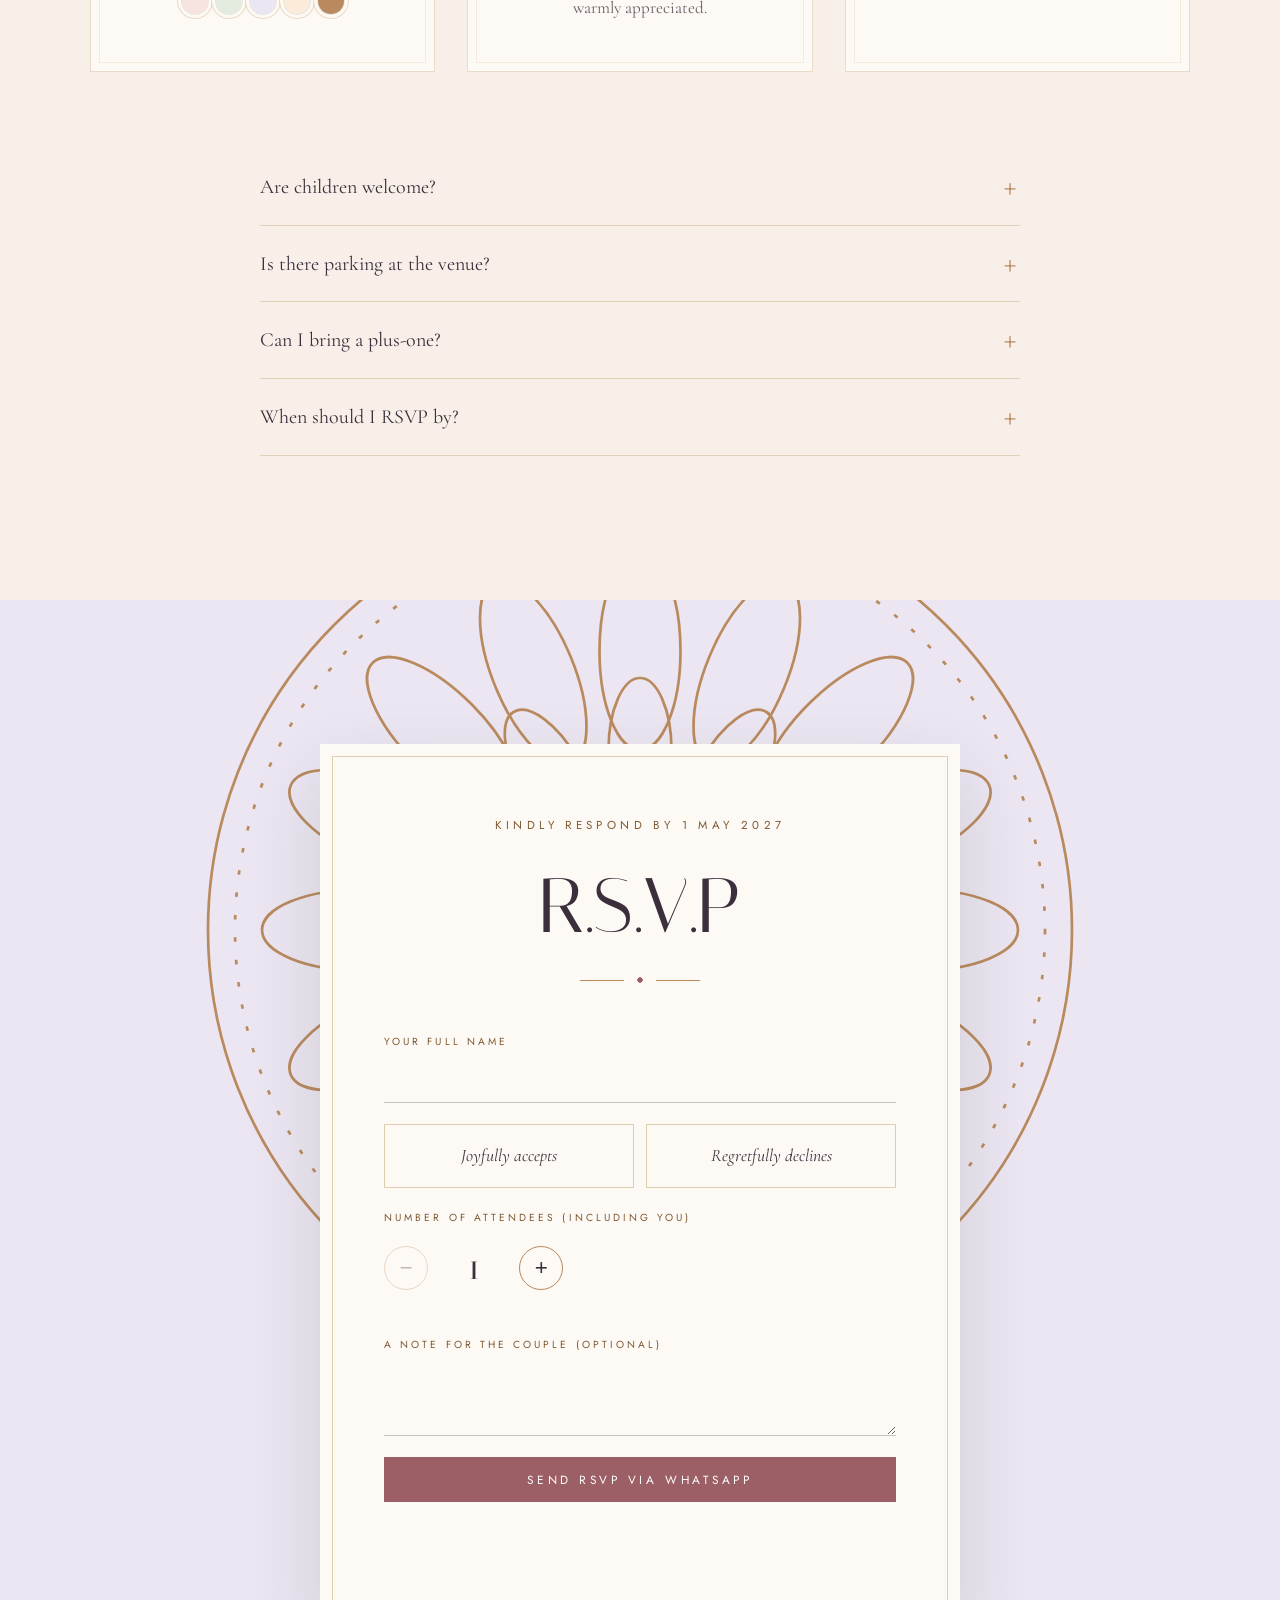
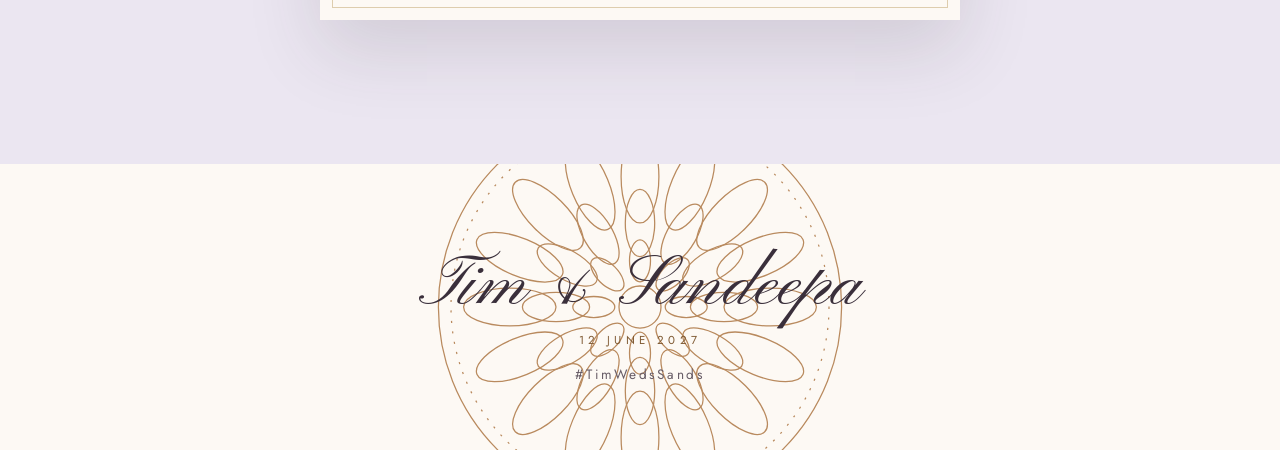
==== commit 2d963800: "Pastel Eastern-accent theme, WhatsApp RSVP number, smoother scroll, FTP deploy workflow Co-Authored-" ====
--- a/index.html
+++ b/index.html
@@ -8,7 +8,7 @@
 <meta property="og:title" content="Tim & Sandeepa are getting married">
 <meta property="og:description" content="You're invited. Tap to open your invitation and RSVP.">
 <meta property="og:image" content="assets/img/og-cover.jpg">
-<meta name="theme-color" content="#1f2a24">
+<meta name="theme-color" content="#f7e4df">
 <link rel="preload" href="assets/fonts/italiana-normal.woff2" as="font" type="font/woff2" crossorigin>
 <link rel="preload" href="assets/fonts/cormorant-garamond-normal.woff2" as="font" type="font/woff2" crossorigin>
 <link rel="preconnect" href="https://images.unsplash.com">
@@ -167,7 +167,7 @@
   <p class="eyebrow reveal">Good to know</p>
   <h2 class="title reveal">The <em>Details</em></h2>
   <div class="details-grid">
-    <article class="card reveal"><span class="ic">✦</span><h3>Dress Code</h3><p data-bind="dressCode">Black tie optional. Think elegant evening wear in soft, neutral tones.</p><div class="swatches" id="swatches"></div></article>
+    <article class="card reveal"><span class="ic">✦</span><h3>Dress Code</h3><p data-bind="dressCode">Elegant formal or traditional wear. Soft pastels are warmly encouraged.</p><div class="swatches" id="swatches"></div></article>
     <article class="card reveal"><span class="ic">❦</span><h3>Gifts</h3><p data-bind="gifts">Your presence is our present. Should you wish to honour us with a gift, a contribution to our honeymoon would be warmly appreciated.</p></article>
     <article class="card reveal"><span class="ic">✧</span><h3>Stay</h3><p data-bind="stay">We’ve shortlisted nearby accommodation for out-of-town guests — details to follow.</p></article>
   </div>
--- a/assets/css/style.css
+++ b/assets/css/style.css
@@ -301,3 +301,56 @@
 .env-guest{font-size:1.8rem}
 .section-ink .rsvp-card .title{color:var(--ink)}
 .title.light em{color:var(--gold-l)}
+
+/* ===== v3 theme: soft pastels, light Eastern accents ===== */
+:root{--ink:#3a2f3b;--ink-2:#4a3d4b;--text:#3f3540;--muted:#675c66;--gold:#b98a5e;--gold-l:#f0dcc0;--gold-d:#7f5a33;--paper:#fdf9f4;--paper-2:#f7efe8;--rose:#9c5f66;--blush:#f7e4df;--sage:#e4ecdf;--lilac:#ebe6f1;--peach:#fbecd9;
+  --mandala:url("data:image/svg+xml,%3Csvg xmlns='http://www.w3.org/2000/svg' viewBox='0 0 200 200' fill='none' stroke='%23b98a5e' stroke-width='.6'%3E%3Cellipse cx='100' cy='38' rx='9' ry='22' transform='rotate%280.0 100 100%29'/%3E%3Cellipse cx='100' cy='38' rx='9' ry='22' transform='rotate%2822.5 100 100%29'/%3E%3Cellipse cx='100' cy='38' rx='9' ry='22' transform='rotate%2845.0 100 100%29'/%3E%3Cellipse cx='100' cy='38' rx='9' ry='22' transform='rotate%2867.5 100 100%29'/%3E%3Cellipse cx='100' cy='38' rx='9' ry='22' transform='rotate%2890.0 100 100%29'/%3E%3Cellipse cx='100' cy='38' rx='9' ry='22' transform='rotate%28112.5 100 100%29'/%3E%3Cellipse cx='100' cy='38' rx='9' ry='22' transform='rotate%28135.0 100 100%29'/%3E%3Cellipse cx='100' cy='38' rx='9' ry='22' transform='rotate%28157.5 100 100%29'/%3E%3Cellipse cx='100' cy='38' rx='9' ry='22' transform='rotate%28180.0 100 100%29'/%3E%3Cellipse cx='100' cy='38' rx='9' ry='22' transform='rotate%28202.5 100 100%29'/%3E%3Cellipse cx='100' cy='38' rx='9' ry='22' transform='rotate%28225.0 100 100%29'/%3E%3Cellipse cx='100' cy='38' rx='9' ry='22' transform='rotate%28247.5 100 100%29'/%3E%3Cellipse cx='100' cy='38' rx='9' ry='22' transform='rotate%28270.0 100 100%29'/%3E%3Cellipse cx='100' cy='38' rx='9' ry='22' transform='rotate%28292.5 100 100%29'/%3E%3Cellipse cx='100' cy='38' rx='9' ry='22' transform='rotate%28315.0 100 100%29'/%3E%3Cellipse cx='100' cy='38' rx='9' ry='22' transform='rotate%28337.5 100 100%29'/%3E%3Cellipse cx='100' cy='60' rx='7' ry='16' transform='rotate%280.0 100 100%29'/%3E%3Cellipse cx='100' cy='60' rx='7' ry='16' transform='rotate%2830.0 100 100%29'/%3E%3Cellipse cx='100' cy='60' rx='7' ry='16' transform='rotate%2860.0 100 100%29'/%3E%3Cellipse cx='100' cy='60' rx='7' ry='16' transform='rotate%2890.0 100 100%29'/%3E%3Cellipse cx='100' cy='60' rx='7' ry='16' transform='rotate%28120.0 100 100%29'/%3E%3Cellipse cx='100' cy='60' rx='7' ry='16' transform='rotate%28150.0 100 100%29'/%3E%3Cellipse cx='100' cy='60' rx='7' ry='16' transform='rotate%28180.0 100 100%29'/%3E%3Cellipse cx='100' cy='60' rx='7' ry='16' transform='rotate%28210.0 100 100%29'/%3E%3Cellipse cx='100' cy='60' rx='7' ry='16' transform='rotate%28240.0 100 100%29'/%3E%3Cellipse cx='100' cy='60' rx='7' ry='16' transform='rotate%28270.0 100 100%29'/%3E%3Cellipse cx='100' cy='60' rx='7' ry='16' transform='rotate%28300.0 100 100%29'/%3E%3Cellipse cx='100' cy='60' rx='7' ry='16' transform='rotate%28330.0 100 100%29'/%3E%3Cellipse cx='100' cy='78' rx='5' ry='10' transform='rotate%280.0 100 100%29'/%3E%3Cellipse cx='100' cy='78' rx='5' ry='10' transform='rotate%2845.0 100 100%29'/%3E%3Cellipse cx='100' cy='78' rx='5' ry='10' transform='rotate%2890.0 100 100%29'/%3E%3Cellipse cx='100' cy='78' rx='5' ry='10' transform='rotate%28135.0 100 100%29'/%3E%3Cellipse cx='100' cy='78' rx='5' ry='10' transform='rotate%28180.0 100 100%29'/%3E%3Cellipse cx='100' cy='78' rx='5' ry='10' transform='rotate%28225.0 100 100%29'/%3E%3Cellipse cx='100' cy='78' rx='5' ry='10' transform='rotate%28270.0 100 100%29'/%3E%3Cellipse cx='100' cy='78' rx='5' ry='10' transform='rotate%28315.0 100 100%29'/%3E%3Ccircle cx='100' cy='100' r='96'/%3E%3Ccircle cx='100' cy='100' r='90' stroke-dasharray='1 4'/%3E%3Ccircle cx='100' cy='100' r='10'/%3E%3C/svg%3E");--arch:url("data:image/svg+xml,%3Csvg xmlns='http://www.w3.org/2000/svg' viewBox='0 0 100 100' preserveAspectRatio='none'%3E%3Cpath d='M0%2C100 L0%2C40 C0%2C27 16%2C25 26%2C17 C36%2C10 44%2C6 50%2C0 C56%2C6 64%2C10 74%2C17 C84%2C25 100%2C27 100%2C40 L100%2C100 Z'/%3E%3C/svg%3E")}
+html{scroll-padding-top:4.5rem}
+body::after{display:none}
+::selection{background:var(--rose)}
+.title em{color:var(--rose)}
+.title::after{content:"";display:block;width:120px;height:14px;margin:.35em auto 0;background:
+  linear-gradient(var(--gold),var(--gold)) left center/44px 1px no-repeat,linear-gradient(var(--gold),var(--gold)) right center/44px 1px no-repeat,
+  radial-gradient(circle,var(--rose) 0 2.5px,transparent 3px) center/14px 14px no-repeat}
+.venue .title::after,.feast .title::after{margin-left:0}
+@media(max-width:860px){.venue .title::after,.feast .title::after{margin-left:auto}}
+/* pastel sections replace the dark ones */
+.section-ink{color:var(--text)}
+.section-ink .title,.title.light{color:var(--ink)}
+.title.light em{color:var(--rose)}
+.eyebrow.light{color:var(--gold-d)}
+.btn-ghost{color:var(--gold-d)}
+.section-ink .btn-gold:hover{background:var(--ink);color:var(--paper);border-color:var(--ink)}
+.btn-gold{background:var(--rose);border-color:var(--rose)}
+.countdown{background:var(--sage)}
+.cd-grid b{color:var(--ink)}.cd-grid small{color:var(--gold-d)}
+.events,.details{background:var(--paper-2)}
+.venue{background:var(--blush)}
+.venue-map{border-color:rgba(185,138,94,.45);background:var(--paper)}
+.map-load{color:var(--gold-d);background:var(--mandala) center/70% no-repeat,var(--paper)}
+.feast{background:var(--peach)}
+.chef{border-color:rgba(185,138,94,.4)}
+.chef-label,.chef-note{color:var(--gold-d)}.chef-name{color:var(--rose)}
+.feast-list li::before{color:var(--rose)}
+.rsvp{background:var(--mandala) center top -120px/min(900px,160vw) no-repeat,var(--lilac)}
+.rsvp-card{box-shadow:0 30px 70px rgba(58,47,59,.14)}
+.attend input:checked+span{background:var(--rose);border-color:var(--rose);color:#fff}
+.stepper button:hover:not(:disabled){background:var(--rose);border-color:var(--rose);color:#fff}
+/* Eastern arch frames */
+.story-img.a,.feast-img{border-radius:0;-webkit-mask:var(--arch) center/100% 100% no-repeat;mask:var(--arch) center/100% 100% no-repeat}
+figure,.hero-media,.quote-band{background:linear-gradient(135deg,#f3d9d2,#e8dcc6 50%,#cfdccb)}
+.feast-img{background:linear-gradient(135deg,#f6d9b8,#e9b9a4)}
+/* hero + quote keep a soft plum veil so white text stays readable */
+.hero-veil{background:linear-gradient(180deg,rgba(58,47,59,.55),rgba(58,47,59,.35) 45%,rgba(58,47,59,.7))}
+.hero-content::before{content:"";position:absolute;left:50%;top:50%;width:min(130vw,820px);aspect-ratio:1;transform:translate(-50%,-50%);background:var(--mandala) center/contain no-repeat;opacity:.5;z-index:-1;filter:brightness(2.2)}
+.quote-band::after{background:rgba(58,47,59,.5)}
+/* envelope */
+.envelope-stage{background:var(--mandala) center/min(150vw,900px) no-repeat,radial-gradient(ellipse at 50% 40%,#fdf3ef,var(--blush) 60%,#efd6d2)}
+.envelope{filter:drop-shadow(0 24px 40px rgba(120,80,80,.25))}
+.env-back{background:#f3e9dc}.env-front{background:linear-gradient(160deg,#fffaf3,#f3e7d8)}.env-flap{background:linear-gradient(180deg,#fbf2e6,#eedfcd)}
+.seal{background:radial-gradient(circle at 35% 30%,#b97c82,#9c5f66 60%,#7d4850)}
+.seal-mono{color:#fff}
+.env-hint{color:var(--gold-d)}.env-guest{color:var(--ink)}
+.nav.solid{background:rgba(253,249,244,.94);backdrop-filter:none;-webkit-backdrop-filter:none}
+.footer{background:var(--mandala) center/420px no-repeat,var(--paper)}
+.kenburns{will-change:transform}
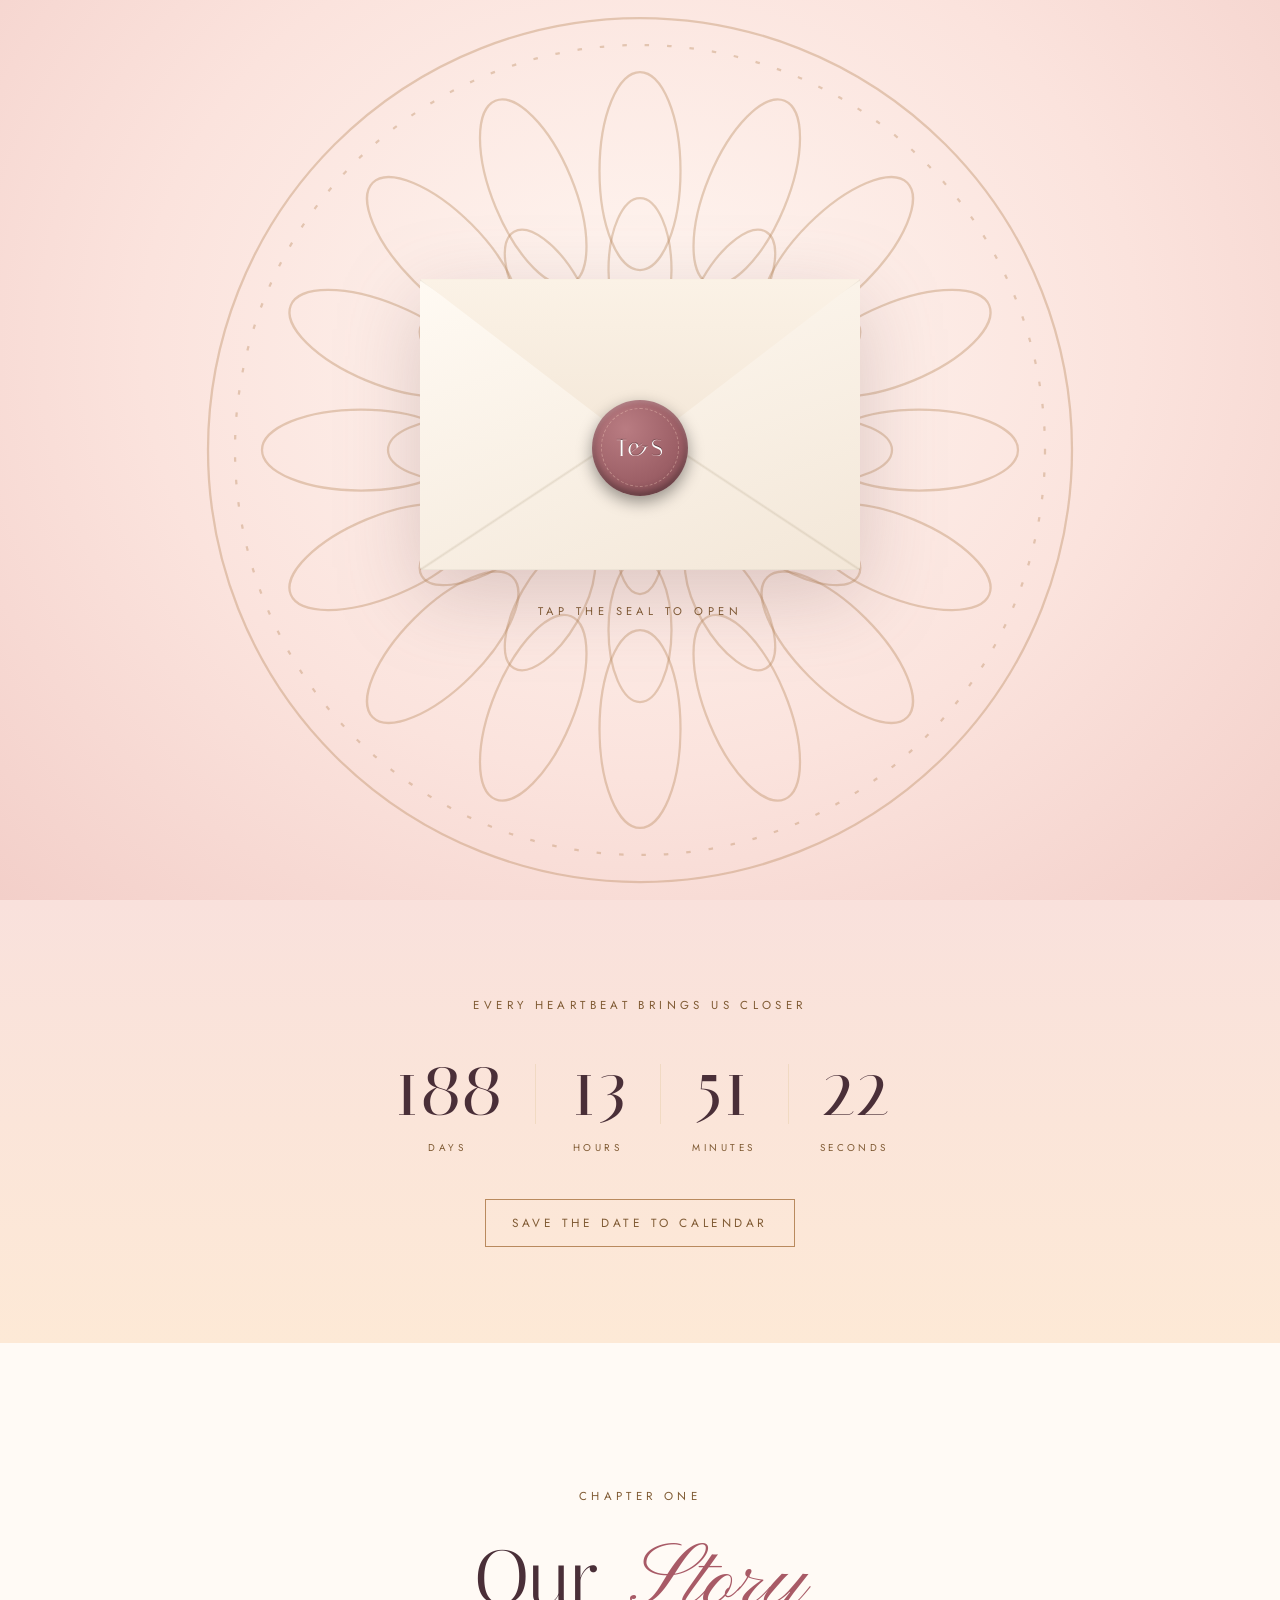
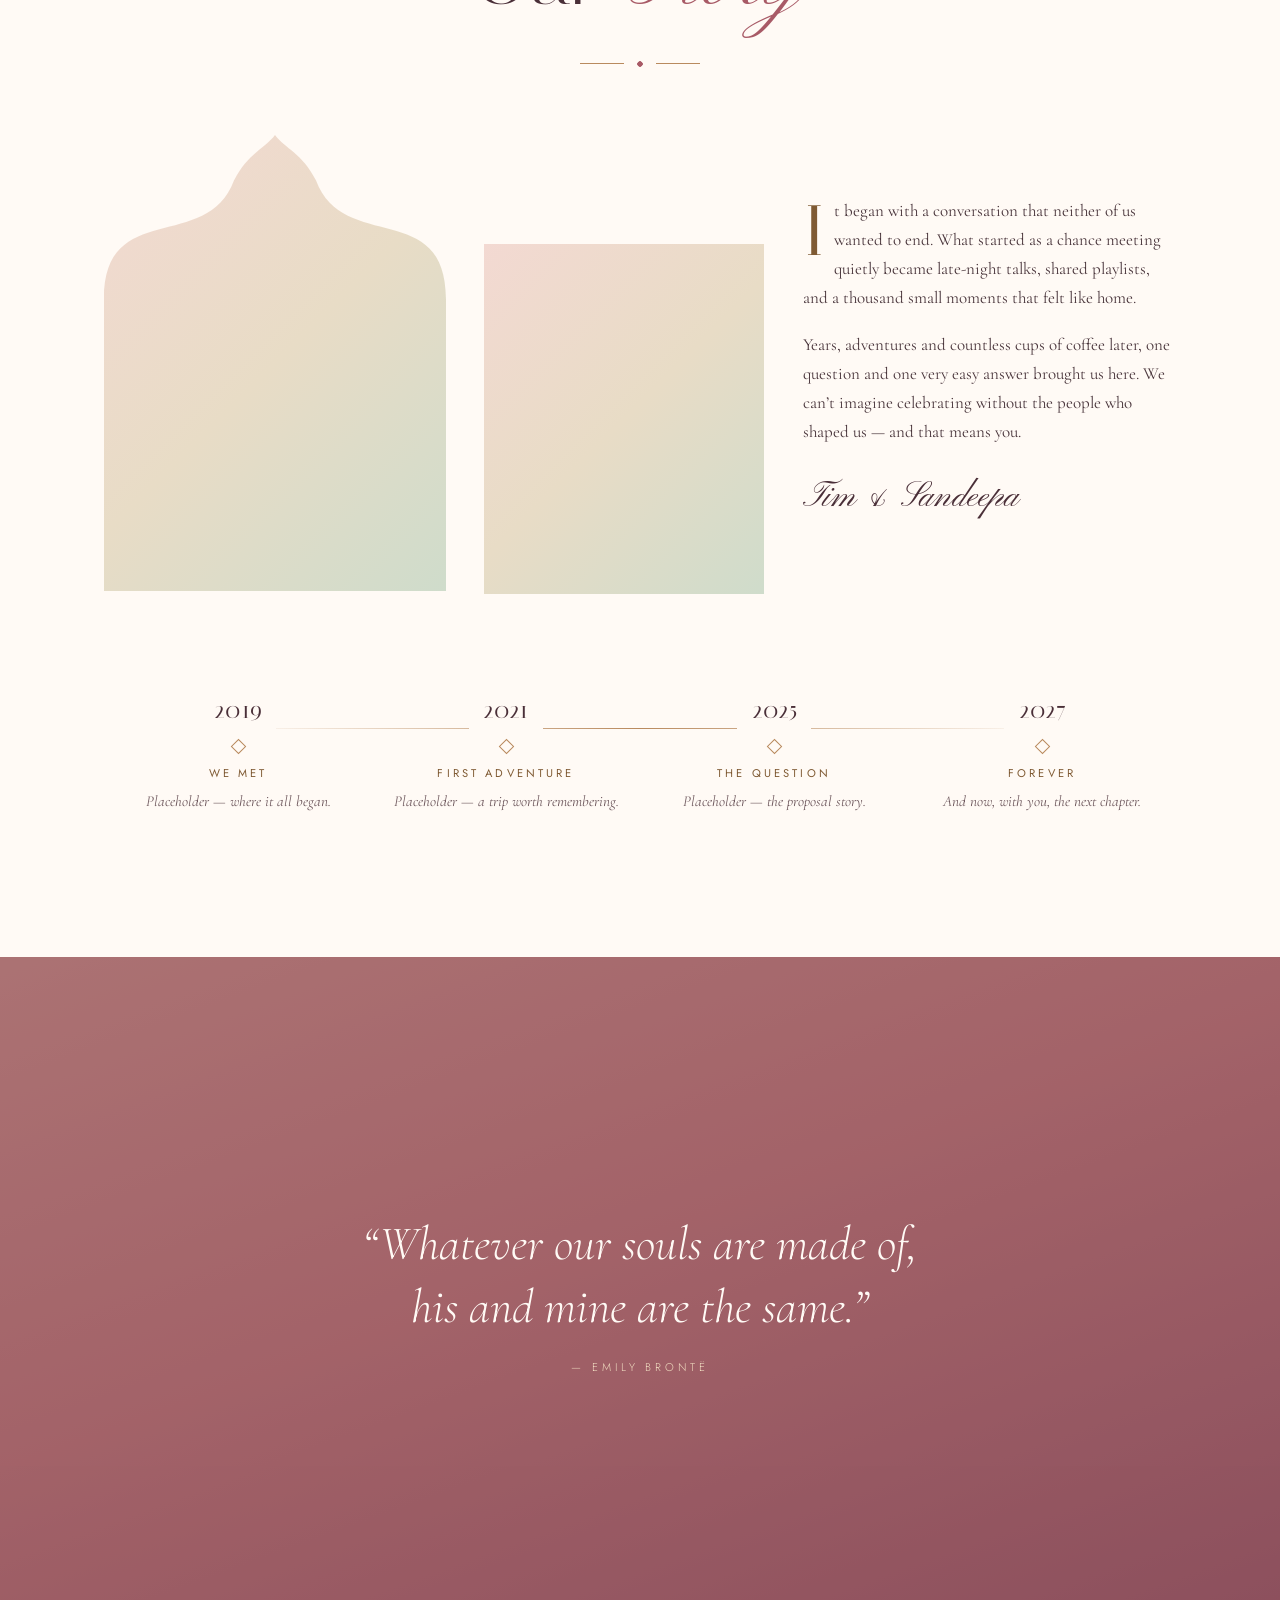
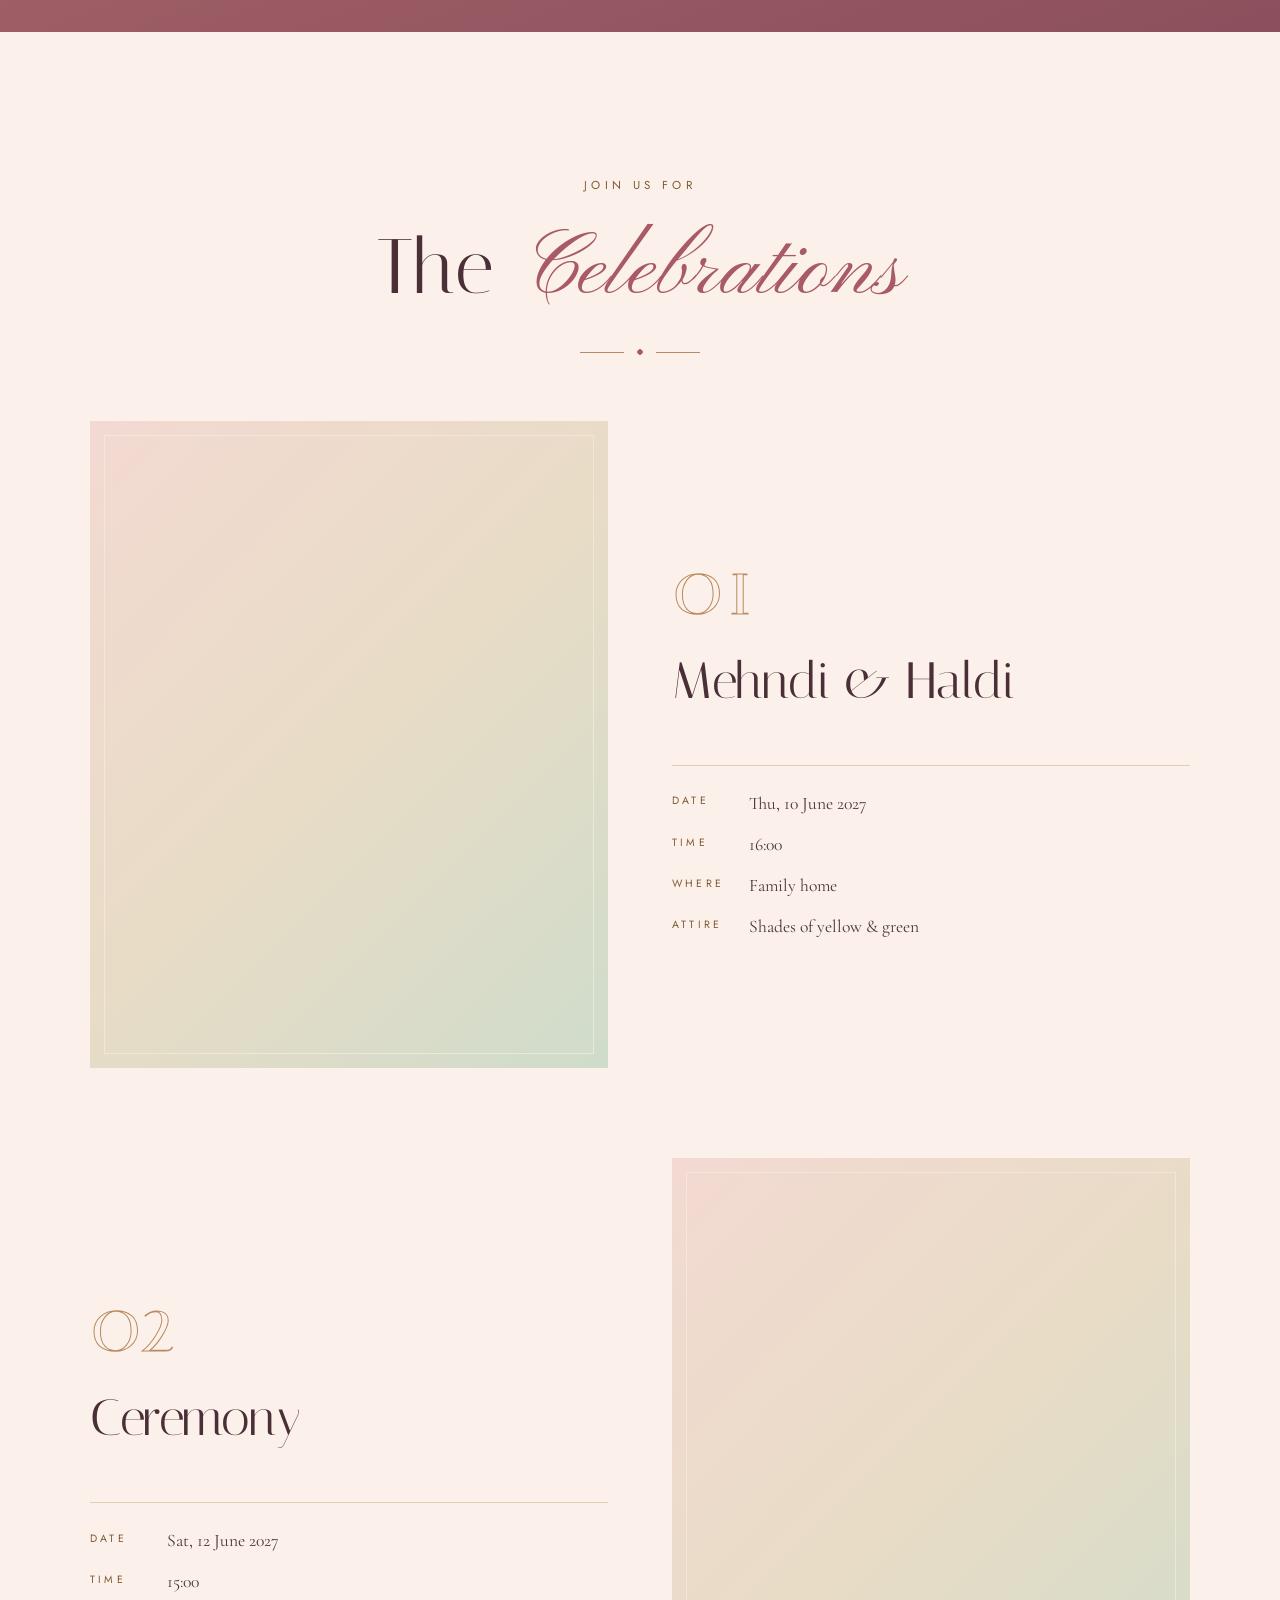
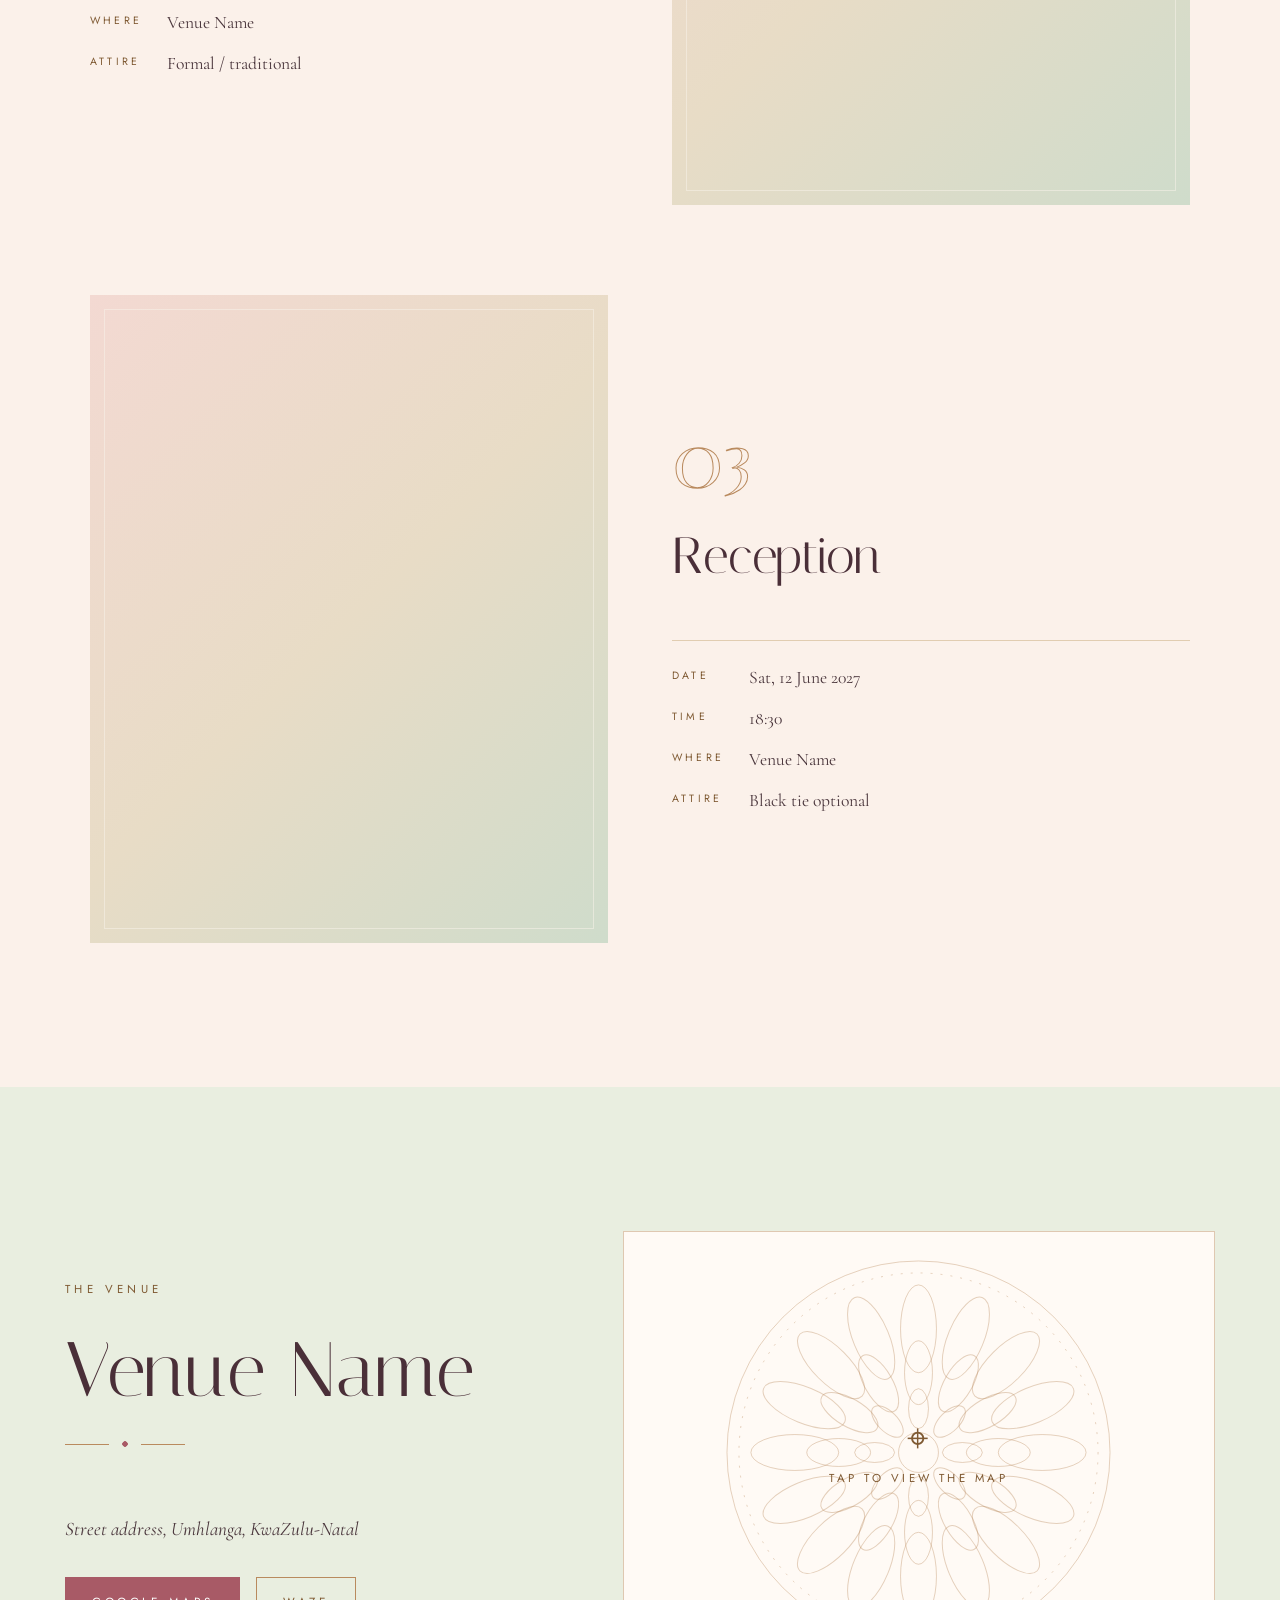
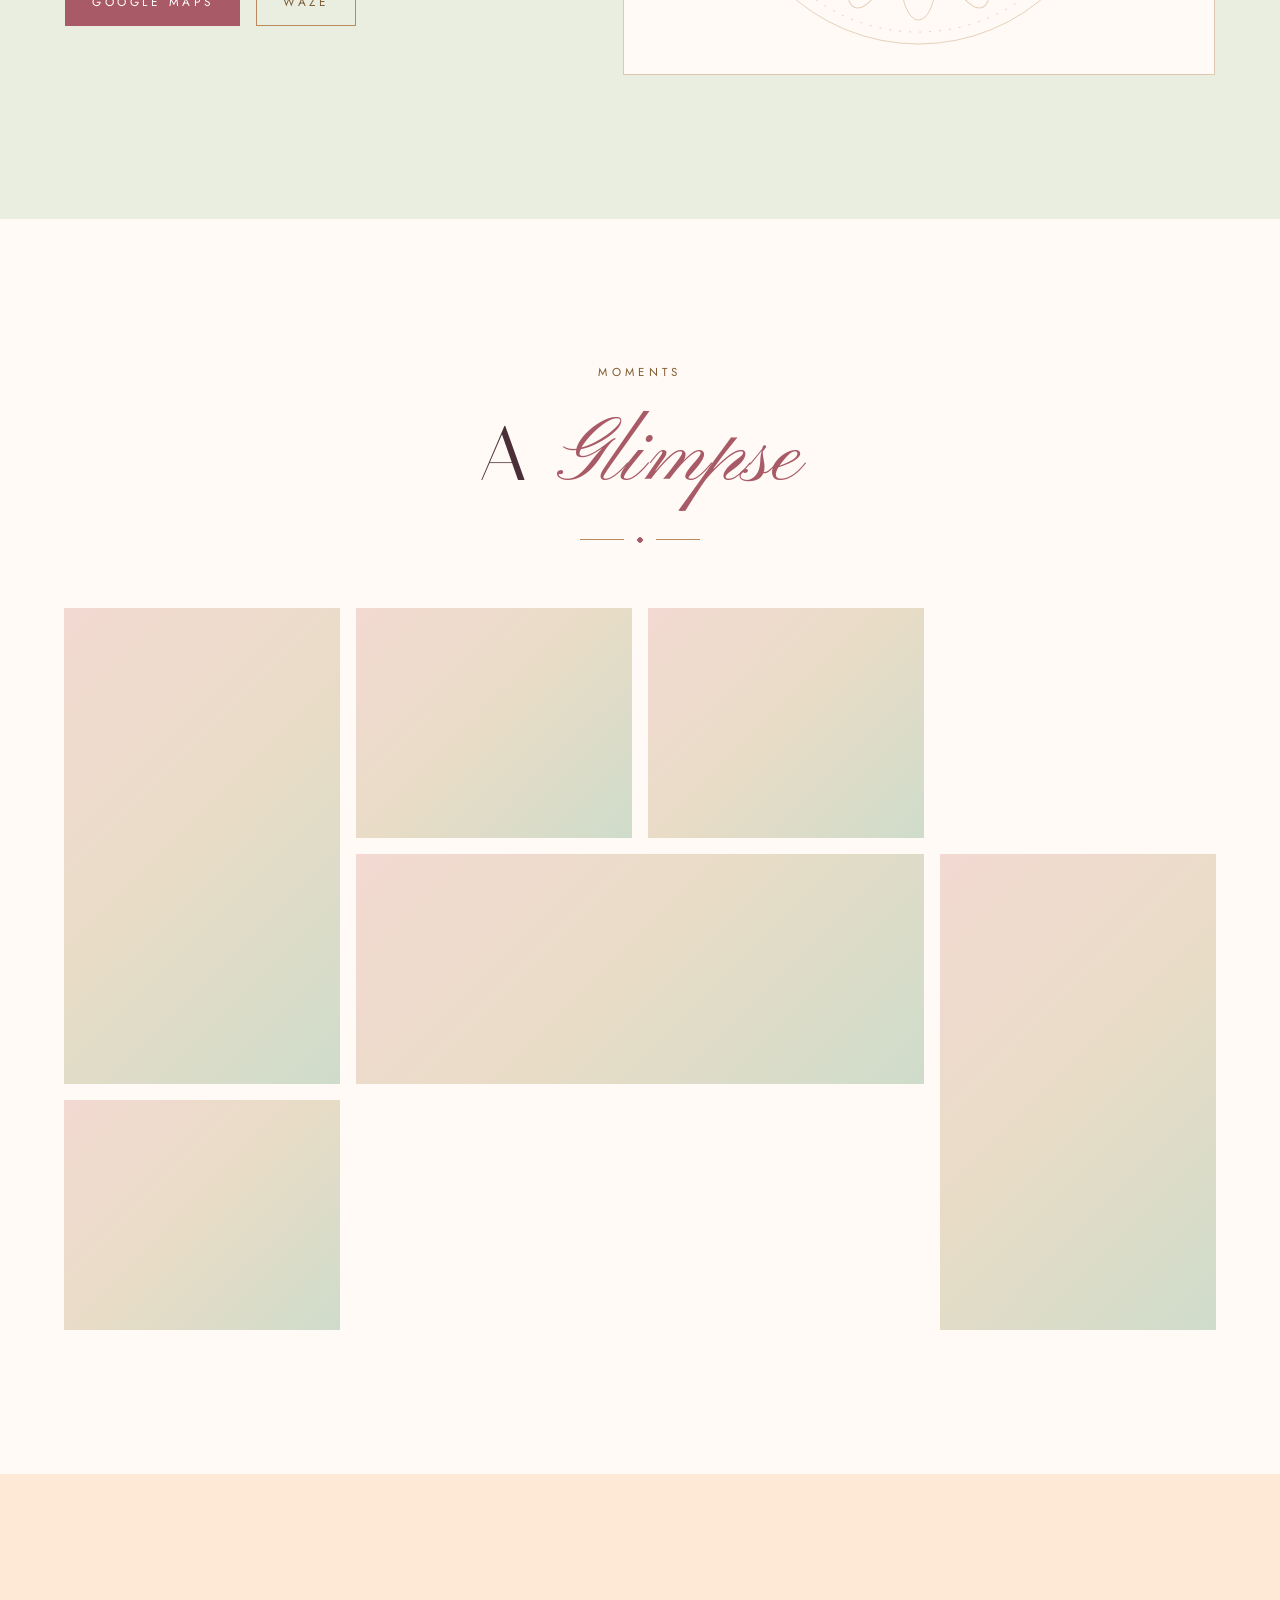
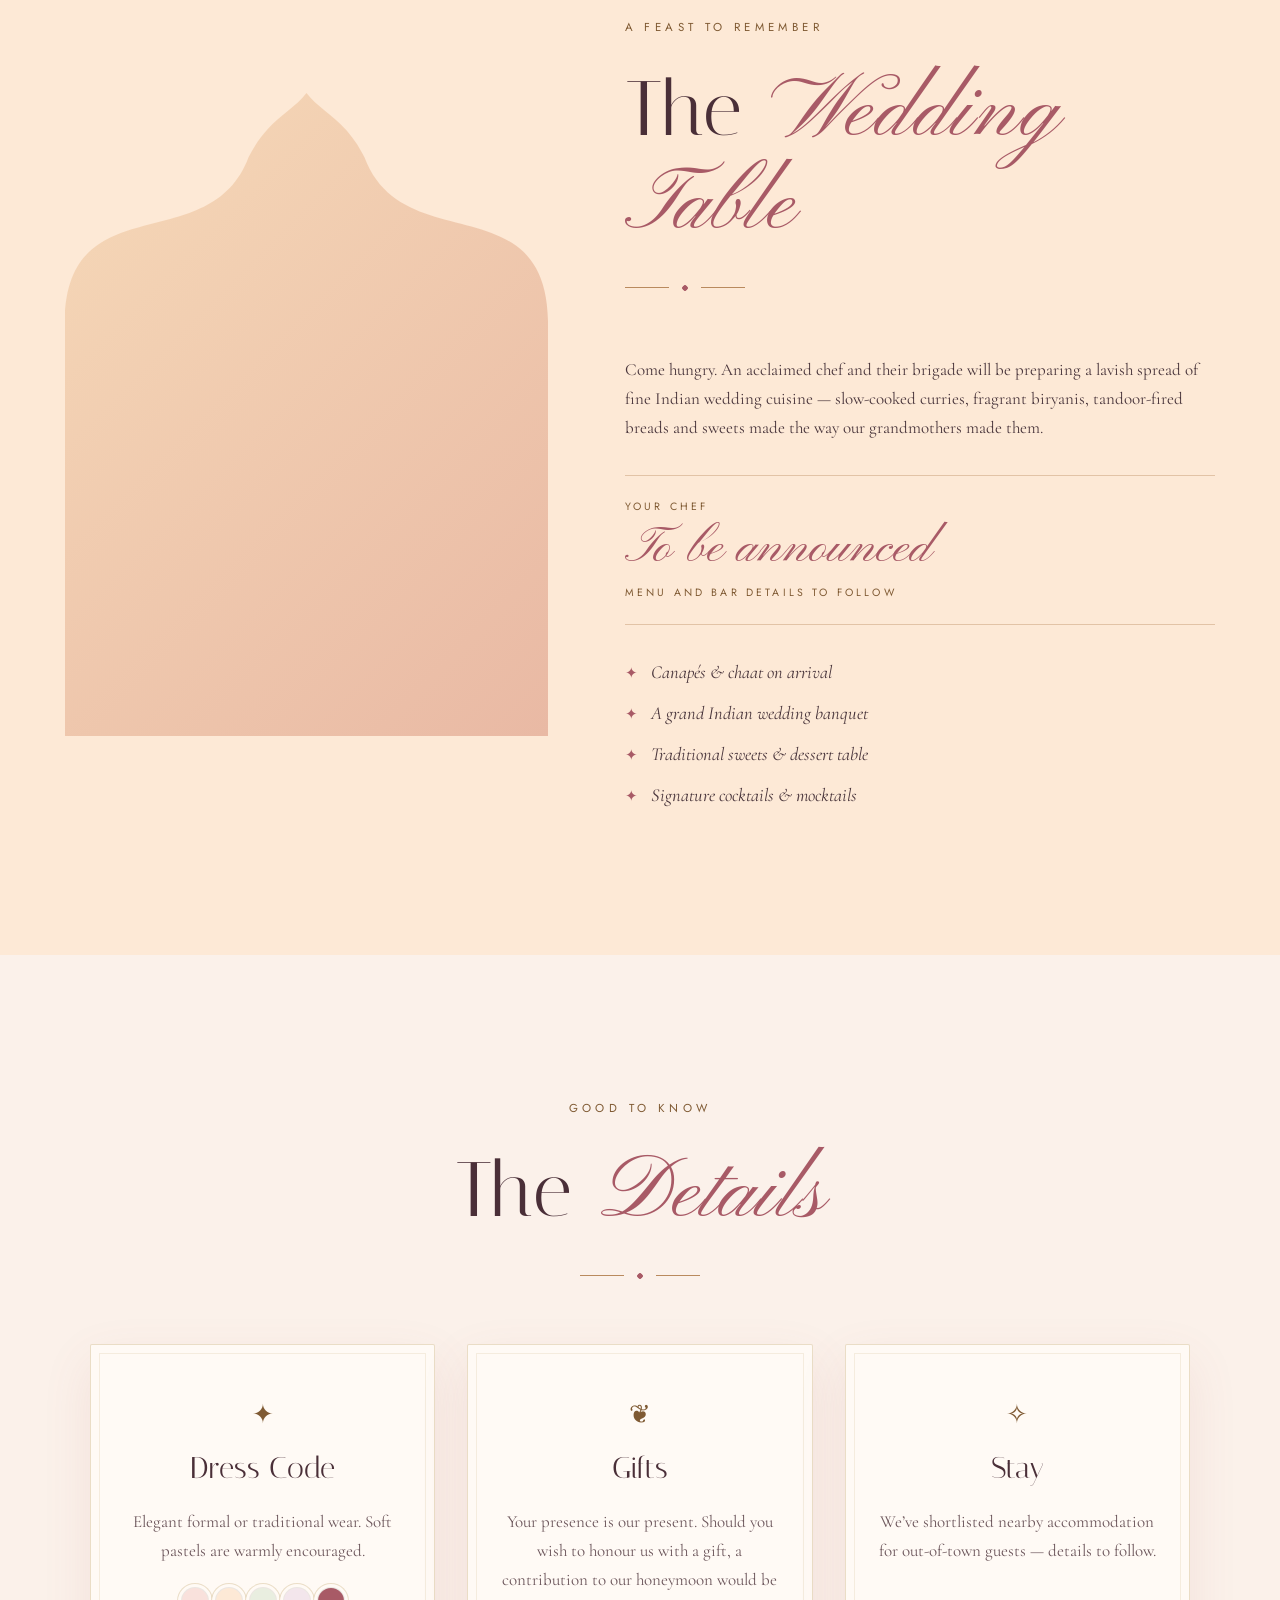
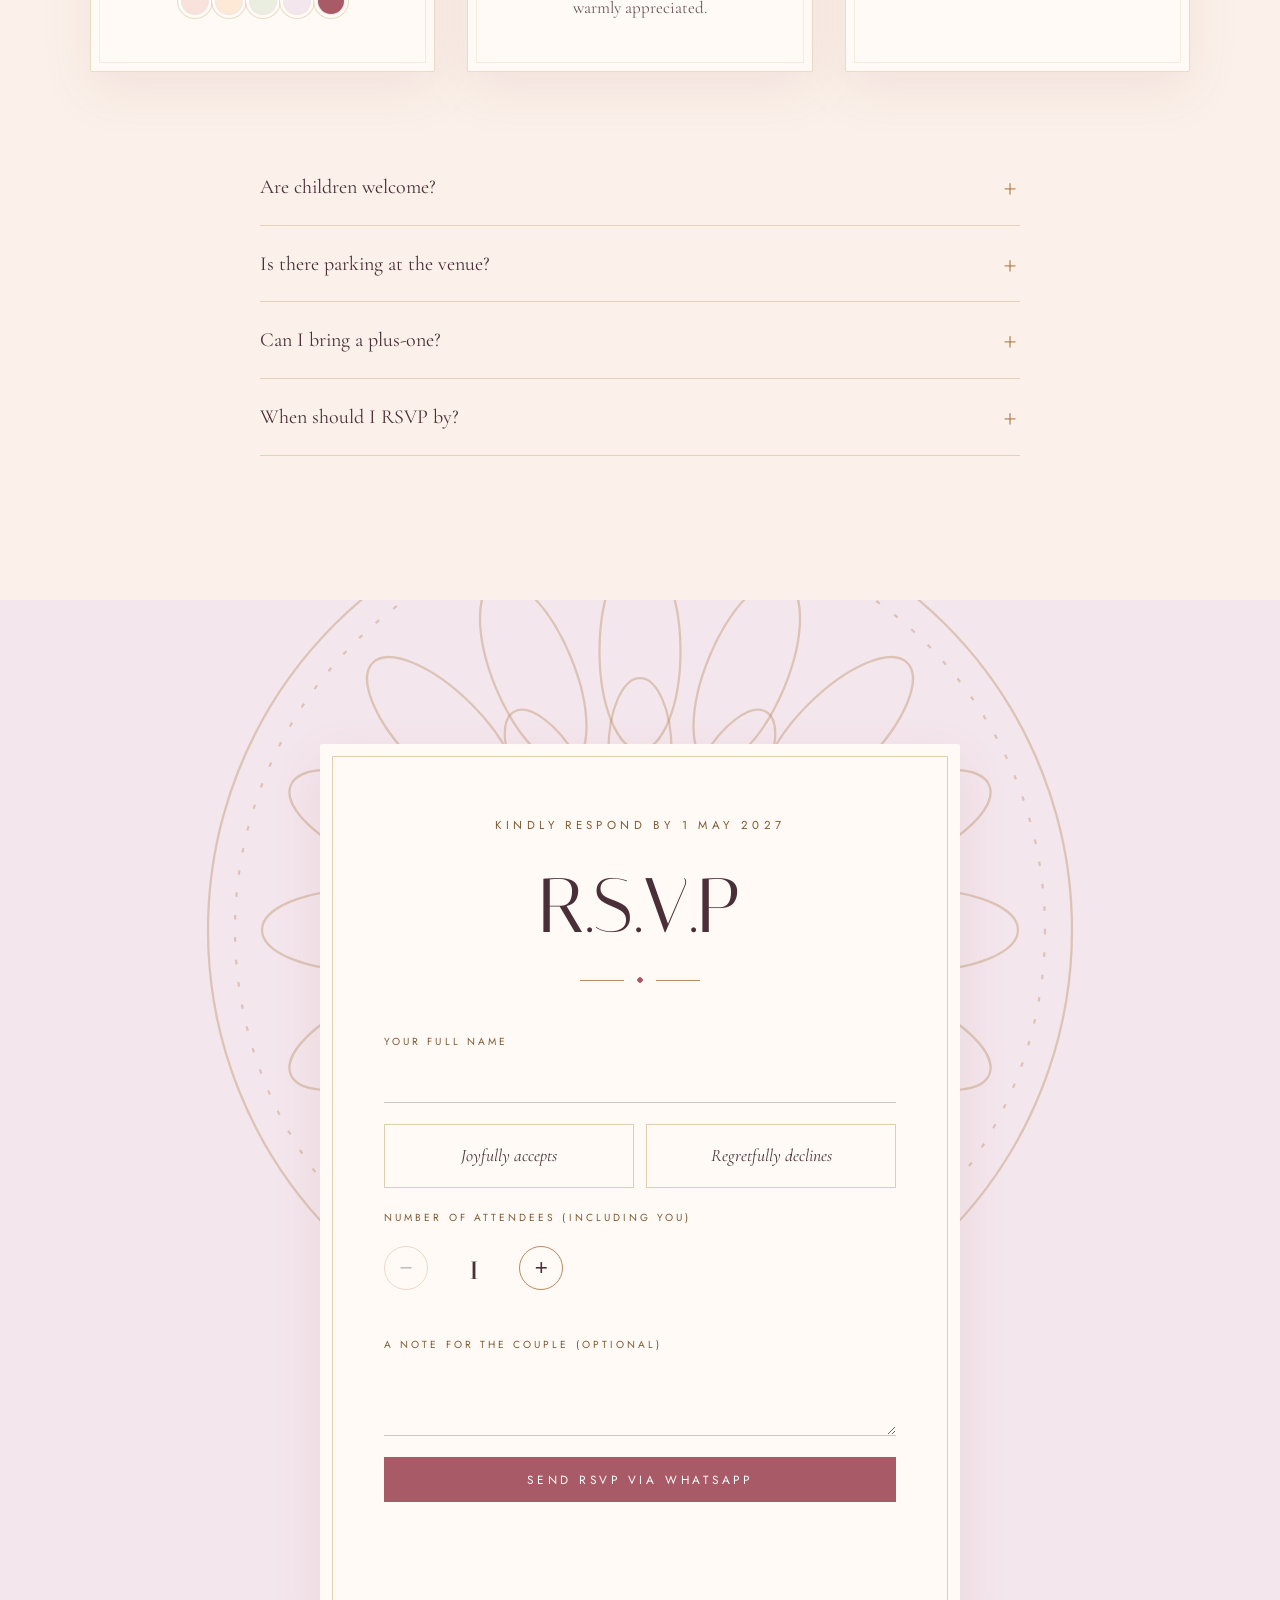
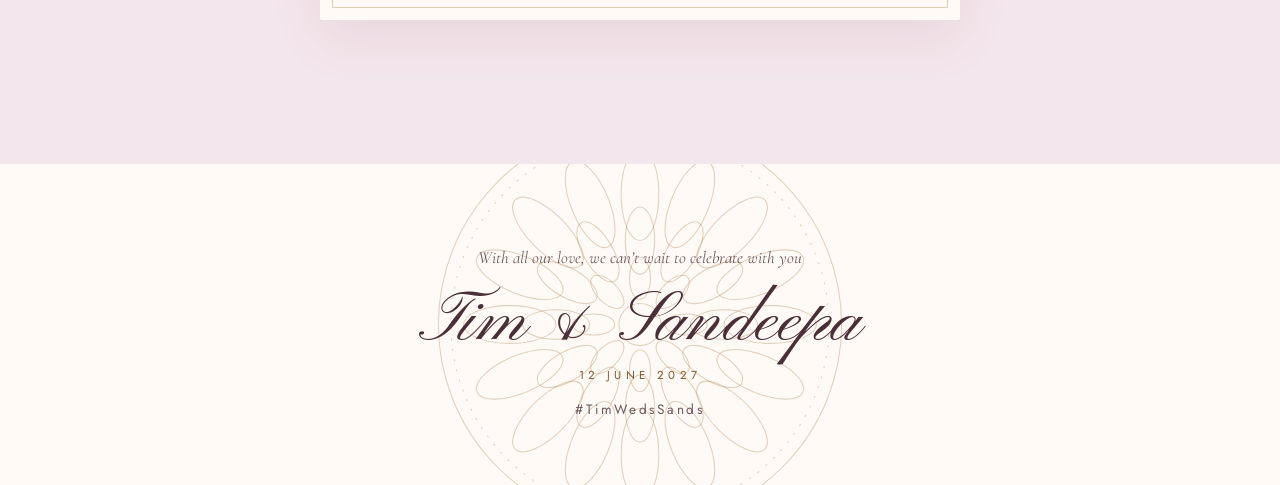
==== commit b56b2624: "Romantic warm palette, falling petals, warmer wording; deploy from main Co-Authored-By: Claude Fable" ====
--- a/index.html
+++ b/index.html
@@ -8,7 +8,7 @@
 <meta property="og:title" content="Tim & Sandeepa are getting married">
 <meta property="og:description" content="You're invited. Tap to open your invitation and RSVP.">
 <meta property="og:image" content="assets/img/og-cover.jpg">
-<meta name="theme-color" content="#f7e4df">
+<meta name="theme-color" content="#f9e1dc">
 <link rel="preload" href="assets/fonts/italiana-normal.woff2" as="font" type="font/woff2" crossorigin>
 <link rel="preload" href="assets/fonts/cormorant-garamond-normal.woff2" as="font" type="font/woff2" crossorigin>
 <link rel="preconnect" href="https://images.unsplash.com">
@@ -56,14 +56,15 @@
     <img src="https://images.unsplash.com/photo-1519741497674-611481863552?auto=format&fit=crop&w=2000&q=80" alt="" class="kenburns" data-ph width="2000" height="1333" fetchpriority="high" decoding="async">
   </div>
   <div class="hero-veil"></div>
+  <div class="petals" aria-hidden="true"><i></i><i></i><i></i><i></i><i></i><i></i><i></i><i></i><i></i></div>
   <div class="hero-content">
-    <p class="eyebrow reveal">Together with their families</p>
+    <p class="eyebrow reveal">Two hearts · one beautiful beginning</p>
     <h1 class="hero-names reveal">
       <span class="n1" data-bind="partner1">Tim</span>
       <span class="amp">&amp;</span>
       <span class="n2" data-bind="partner2">Sandeepa</span>
     </h1>
-    <p class="hero-sub reveal">request the pleasure of your company<br>as they begin their forever</p>
+    <p class="hero-sub reveal">together with their families, joyfully invite you<br>to share in the day their forever begins</p>
     <div class="hero-date reveal">
       <span data-bind="dayName">Saturday</span>
       <span class="hd-big" data-bind="dateShort">12 · 06 · 27</span>
@@ -75,7 +76,7 @@
 
 <!-- ============ COUNTDOWN ============ -->
 <section class="countdown section-ink" id="countdown">
-  <p class="eyebrow light reveal">Counting down to “I do”</p>
+  <p class="eyebrow light reveal">Every heartbeat brings us closer</p>
   <div class="cd-grid reveal">
     <div><b id="cdD">000</b><small>Days</small></div>
     <div><b id="cdH">00</b><small>Hours</small></div>
@@ -209,6 +210,7 @@
 </section>
 
 <footer class="footer">
+  <p class="footer-line">With all our love, we can’t wait to celebrate with you</p>
   <span class="script big" data-bind="names">Tim &amp; Sandeepa</span>
   <p class="eyebrow" data-bind="dateLong">12 June 2027</p>
   <p class="hashtag" data-bind="hashtag">#TimWedsSands</p>
--- a/assets/css/style.css
+++ b/assets/css/style.css
@@ -304,7 +304,7 @@
 
 /* ===== v3 theme: soft pastels, light Eastern accents ===== */
 :root{--ink:#3a2f3b;--ink-2:#4a3d4b;--text:#3f3540;--muted:#675c66;--gold:#b98a5e;--gold-l:#f0dcc0;--gold-d:#7f5a33;--paper:#fdf9f4;--paper-2:#f7efe8;--rose:#9c5f66;--blush:#f7e4df;--sage:#e4ecdf;--lilac:#ebe6f1;--peach:#fbecd9;
-  --mandala:url("data:image/svg+xml,%3Csvg xmlns='http://www.w3.org/2000/svg' viewBox='0 0 200 200' fill='none' stroke='%23b98a5e' stroke-width='.6'%3E%3Cellipse cx='100' cy='38' rx='9' ry='22' transform='rotate%280.0 100 100%29'/%3E%3Cellipse cx='100' cy='38' rx='9' ry='22' transform='rotate%2822.5 100 100%29'/%3E%3Cellipse cx='100' cy='38' rx='9' ry='22' transform='rotate%2845.0 100 100%29'/%3E%3Cellipse cx='100' cy='38' rx='9' ry='22' transform='rotate%2867.5 100 100%29'/%3E%3Cellipse cx='100' cy='38' rx='9' ry='22' transform='rotate%2890.0 100 100%29'/%3E%3Cellipse cx='100' cy='38' rx='9' ry='22' transform='rotate%28112.5 100 100%29'/%3E%3Cellipse cx='100' cy='38' rx='9' ry='22' transform='rotate%28135.0 100 100%29'/%3E%3Cellipse cx='100' cy='38' rx='9' ry='22' transform='rotate%28157.5 100 100%29'/%3E%3Cellipse cx='100' cy='38' rx='9' ry='22' transform='rotate%28180.0 100 100%29'/%3E%3Cellipse cx='100' cy='38' rx='9' ry='22' transform='rotate%28202.5 100 100%29'/%3E%3Cellipse cx='100' cy='38' rx='9' ry='22' transform='rotate%28225.0 100 100%29'/%3E%3Cellipse cx='100' cy='38' rx='9' ry='22' transform='rotate%28247.5 100 100%29'/%3E%3Cellipse cx='100' cy='38' rx='9' ry='22' transform='rotate%28270.0 100 100%29'/%3E%3Cellipse cx='100' cy='38' rx='9' ry='22' transform='rotate%28292.5 100 100%29'/%3E%3Cellipse cx='100' cy='38' rx='9' ry='22' transform='rotate%28315.0 100 100%29'/%3E%3Cellipse cx='100' cy='38' rx='9' ry='22' transform='rotate%28337.5 100 100%29'/%3E%3Cellipse cx='100' cy='60' rx='7' ry='16' transform='rotate%280.0 100 100%29'/%3E%3Cellipse cx='100' cy='60' rx='7' ry='16' transform='rotate%2830.0 100 100%29'/%3E%3Cellipse cx='100' cy='60' rx='7' ry='16' transform='rotate%2860.0 100 100%29'/%3E%3Cellipse cx='100' cy='60' rx='7' ry='16' transform='rotate%2890.0 100 100%29'/%3E%3Cellipse cx='100' cy='60' rx='7' ry='16' transform='rotate%28120.0 100 100%29'/%3E%3Cellipse cx='100' cy='60' rx='7' ry='16' transform='rotate%28150.0 100 100%29'/%3E%3Cellipse cx='100' cy='60' rx='7' ry='16' transform='rotate%28180.0 100 100%29'/%3E%3Cellipse cx='100' cy='60' rx='7' ry='16' transform='rotate%28210.0 100 100%29'/%3E%3Cellipse cx='100' cy='60' rx='7' ry='16' transform='rotate%28240.0 100 100%29'/%3E%3Cellipse cx='100' cy='60' rx='7' ry='16' transform='rotate%28270.0 100 100%29'/%3E%3Cellipse cx='100' cy='60' rx='7' ry='16' transform='rotate%28300.0 100 100%29'/%3E%3Cellipse cx='100' cy='60' rx='7' ry='16' transform='rotate%28330.0 100 100%29'/%3E%3Cellipse cx='100' cy='78' rx='5' ry='10' transform='rotate%280.0 100 100%29'/%3E%3Cellipse cx='100' cy='78' rx='5' ry='10' transform='rotate%2845.0 100 100%29'/%3E%3Cellipse cx='100' cy='78' rx='5' ry='10' transform='rotate%2890.0 100 100%29'/%3E%3Cellipse cx='100' cy='78' rx='5' ry='10' transform='rotate%28135.0 100 100%29'/%3E%3Cellipse cx='100' cy='78' rx='5' ry='10' transform='rotate%28180.0 100 100%29'/%3E%3Cellipse cx='100' cy='78' rx='5' ry='10' transform='rotate%28225.0 100 100%29'/%3E%3Cellipse cx='100' cy='78' rx='5' ry='10' transform='rotate%28270.0 100 100%29'/%3E%3Cellipse cx='100' cy='78' rx='5' ry='10' transform='rotate%28315.0 100 100%29'/%3E%3Ccircle cx='100' cy='100' r='96'/%3E%3Ccircle cx='100' cy='100' r='90' stroke-dasharray='1 4'/%3E%3Ccircle cx='100' cy='100' r='10'/%3E%3C/svg%3E");--arch:url("data:image/svg+xml,%3Csvg xmlns='http://www.w3.org/2000/svg' viewBox='0 0 100 100' preserveAspectRatio='none'%3E%3Cpath d='M0%2C100 L0%2C40 C0%2C27 16%2C25 26%2C17 C36%2C10 44%2C6 50%2C0 C56%2C6 64%2C10 74%2C17 C84%2C25 100%2C27 100%2C40 L100%2C100 Z'/%3E%3C/svg%3E")}
+  --mandala:url("data:image/svg+xml,%3Csvg xmlns='http://www.w3.org/2000/svg' viewBox='0 0 200 200' fill='none' stroke='%23b98a5e' stroke-width='.5' stroke-opacity='.38'%3E%3Cellipse cx='100' cy='38' rx='9' ry='22' transform='rotate%280.0 100 100%29'/%3E%3Cellipse cx='100' cy='38' rx='9' ry='22' transform='rotate%2822.5 100 100%29'/%3E%3Cellipse cx='100' cy='38' rx='9' ry='22' transform='rotate%2845.0 100 100%29'/%3E%3Cellipse cx='100' cy='38' rx='9' ry='22' transform='rotate%2867.5 100 100%29'/%3E%3Cellipse cx='100' cy='38' rx='9' ry='22' transform='rotate%2890.0 100 100%29'/%3E%3Cellipse cx='100' cy='38' rx='9' ry='22' transform='rotate%28112.5 100 100%29'/%3E%3Cellipse cx='100' cy='38' rx='9' ry='22' transform='rotate%28135.0 100 100%29'/%3E%3Cellipse cx='100' cy='38' rx='9' ry='22' transform='rotate%28157.5 100 100%29'/%3E%3Cellipse cx='100' cy='38' rx='9' ry='22' transform='rotate%28180.0 100 100%29'/%3E%3Cellipse cx='100' cy='38' rx='9' ry='22' transform='rotate%28202.5 100 100%29'/%3E%3Cellipse cx='100' cy='38' rx='9' ry='22' transform='rotate%28225.0 100 100%29'/%3E%3Cellipse cx='100' cy='38' rx='9' ry='22' transform='rotate%28247.5 100 100%29'/%3E%3Cellipse cx='100' cy='38' rx='9' ry='22' transform='rotate%28270.0 100 100%29'/%3E%3Cellipse cx='100' cy='38' rx='9' ry='22' transform='rotate%28292.5 100 100%29'/%3E%3Cellipse cx='100' cy='38' rx='9' ry='22' transform='rotate%28315.0 100 100%29'/%3E%3Cellipse cx='100' cy='38' rx='9' ry='22' transform='rotate%28337.5 100 100%29'/%3E%3Cellipse cx='100' cy='60' rx='7' ry='16' transform='rotate%280.0 100 100%29'/%3E%3Cellipse cx='100' cy='60' rx='7' ry='16' transform='rotate%2830.0 100 100%29'/%3E%3Cellipse cx='100' cy='60' rx='7' ry='16' transform='rotate%2860.0 100 100%29'/%3E%3Cellipse cx='100' cy='60' rx='7' ry='16' transform='rotate%2890.0 100 100%29'/%3E%3Cellipse cx='100' cy='60' rx='7' ry='16' transform='rotate%28120.0 100 100%29'/%3E%3Cellipse cx='100' cy='60' rx='7' ry='16' transform='rotate%28150.0 100 100%29'/%3E%3Cellipse cx='100' cy='60' rx='7' ry='16' transform='rotate%28180.0 100 100%29'/%3E%3Cellipse cx='100' cy='60' rx='7' ry='16' transform='rotate%28210.0 100 100%29'/%3E%3Cellipse cx='100' cy='60' rx='7' ry='16' transform='rotate%28240.0 100 100%29'/%3E%3Cellipse cx='100' cy='60' rx='7' ry='16' transform='rotate%28270.0 100 100%29'/%3E%3Cellipse cx='100' cy='60' rx='7' ry='16' transform='rotate%28300.0 100 100%29'/%3E%3Cellipse cx='100' cy='60' rx='7' ry='16' transform='rotate%28330.0 100 100%29'/%3E%3Cellipse cx='100' cy='78' rx='5' ry='10' transform='rotate%280.0 100 100%29'/%3E%3Cellipse cx='100' cy='78' rx='5' ry='10' transform='rotate%2845.0 100 100%29'/%3E%3Cellipse cx='100' cy='78' rx='5' ry='10' transform='rotate%2890.0 100 100%29'/%3E%3Cellipse cx='100' cy='78' rx='5' ry='10' transform='rotate%28135.0 100 100%29'/%3E%3Cellipse cx='100' cy='78' rx='5' ry='10' transform='rotate%28180.0 100 100%29'/%3E%3Cellipse cx='100' cy='78' rx='5' ry='10' transform='rotate%28225.0 100 100%29'/%3E%3Cellipse cx='100' cy='78' rx='5' ry='10' transform='rotate%28270.0 100 100%29'/%3E%3Cellipse cx='100' cy='78' rx='5' ry='10' transform='rotate%28315.0 100 100%29'/%3E%3Ccircle cx='100' cy='100' r='96'/%3E%3Ccircle cx='100' cy='100' r='90' stroke-dasharray='1 4'/%3E%3Ccircle cx='100' cy='100' r='10'/%3E%3C/svg%3E");--arch:url("data:image/svg+xml,%3Csvg xmlns='http://www.w3.org/2000/svg' viewBox='0 0 100 100' preserveAspectRatio='none'%3E%3Cpath d='M0%2C100 L0%2C36 C0%2C14 30%2C26 38%2C10 C42%2C4 47%2C3 50%2C0 C53%2C3 58%2C4 62%2C10 C70%2C26 100%2C14 100%2C36 L100%2C100 Z'/%3E%3C/svg%3E")}
 html{scroll-padding-top:4.5rem}
 body::after{display:none}
 ::selection{background:var(--rose)}
@@ -354,3 +354,26 @@
 .nav.solid{background:rgba(253,249,244,.94);backdrop-filter:none;-webkit-backdrop-filter:none}
 .footer{background:var(--mandala) center/420px no-repeat,var(--paper)}
 .kenburns{will-change:transform}
+.hero-content::before{opacity:.9}
+
+/* ===== v4: romantic & warm ===== */
+:root{--paper:#fffaf5;--paper-2:#fbf1ea;--blush:#f9e1dc;--peach:#fde9d6;--sage:#e9eee0;--lilac:#f3e6ec;--rose:#a85a66;--ink:#4a2f38;--text:#4a363c;--muted:#6d575c}
+.hero-veil{background:linear-gradient(180deg,rgba(96,48,60,.55),rgba(120,62,70,.3) 45%,rgba(84,40,52,.72))}
+.hero-media,.quote-band{background:linear-gradient(160deg,#e9a9a0,#d98c8c 45%,#b06a78)}
+.quote-band::after{background:rgba(96,48,60,.45)}
+.hero-names .amp{color:#ffd9cf}
+.hero-sub{font-size:clamp(1.15rem,2.1vw,1.5rem)}
+.envelope-stage{background:var(--mandala) center/min(150vw,900px) no-repeat,radial-gradient(ellipse at 50% 38%,#fff6f1,#fbe3dd 55%,#f3cfc9)}
+.countdown{background:linear-gradient(180deg,var(--blush),var(--peach))}
+.venue{background:var(--sage)}
+.card,.rsvp-card{border-radius:2px;box-shadow:0 18px 50px rgba(168,90,102,.1)}
+.footer-line{font-style:italic;color:var(--muted);margin-bottom:.4rem}
+.petals{position:absolute;inset:0;overflow:hidden;pointer-events:none}
+.petals i{position:absolute;top:-6%;width:14px;height:18px;border-radius:80% 0 80% 0;background:linear-gradient(135deg,#ffe3dc,#f4b6b4);opacity:.75;animation:petal 14s linear infinite;will-change:transform}
+.petals i:nth-child(1){left:6%;animation-delay:-2s}.petals i:nth-child(2){left:18%;animation-duration:17s;animation-delay:-9s;scale:.7}
+.petals i:nth-child(3){left:31%;animation-duration:12s;animation-delay:-5s}.petals i:nth-child(4){left:44%;animation-duration:19s;animation-delay:-13s;scale:.8}
+.petals i:nth-child(5){left:57%;animation-delay:-7s;scale:1.1}.petals i:nth-child(6){left:68%;animation-duration:16s;animation-delay:-1s;scale:.6}
+.petals i:nth-child(7){left:79%;animation-duration:13s;animation-delay:-10s}.petals i:nth-child(8){left:90%;animation-duration:18s;animation-delay:-4s;scale:.9}
+.petals i:nth-child(9){left:50%;animation-duration:21s;animation-delay:-16s;scale:.5}
+@keyframes petal{to{transform:translate3d(9vw,112vh,0) rotate(540deg)}}
+.is-sealed .petals i,.is-sealed .kenburns{animation-play-state:paused}
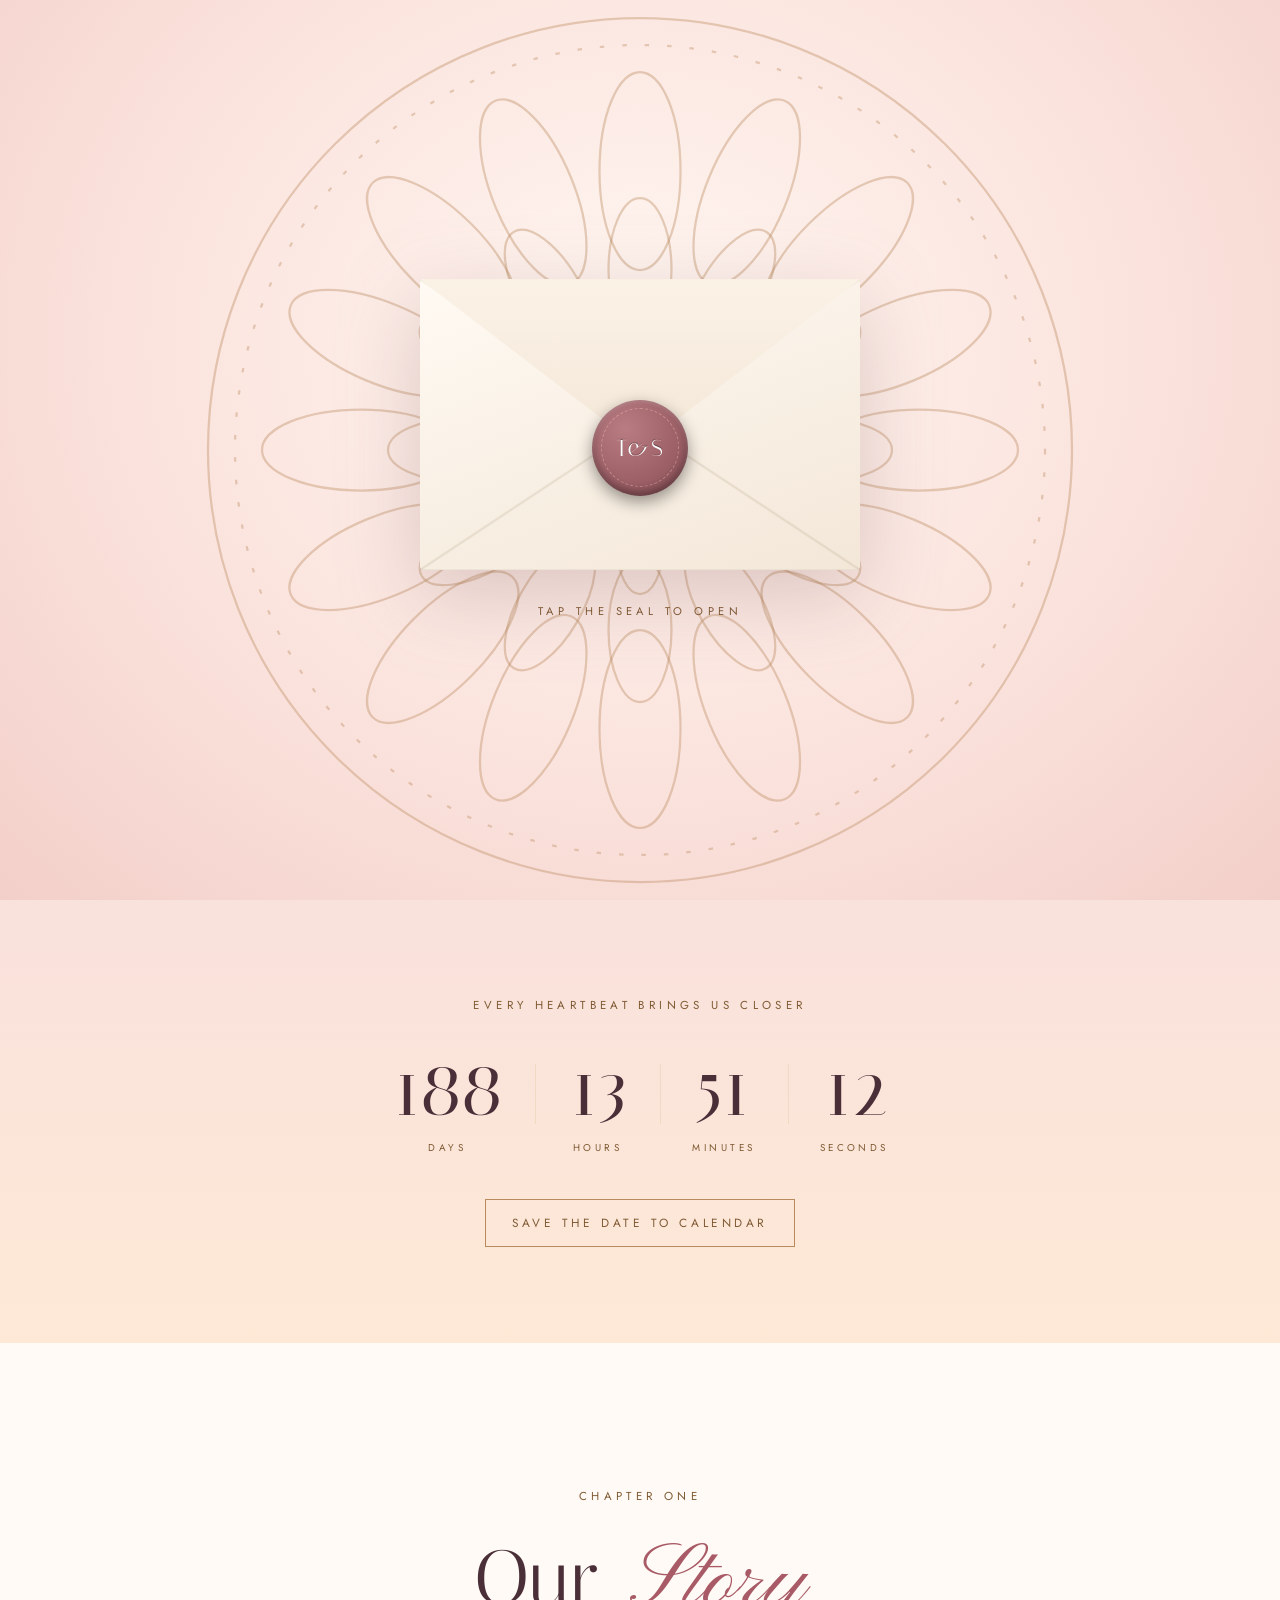
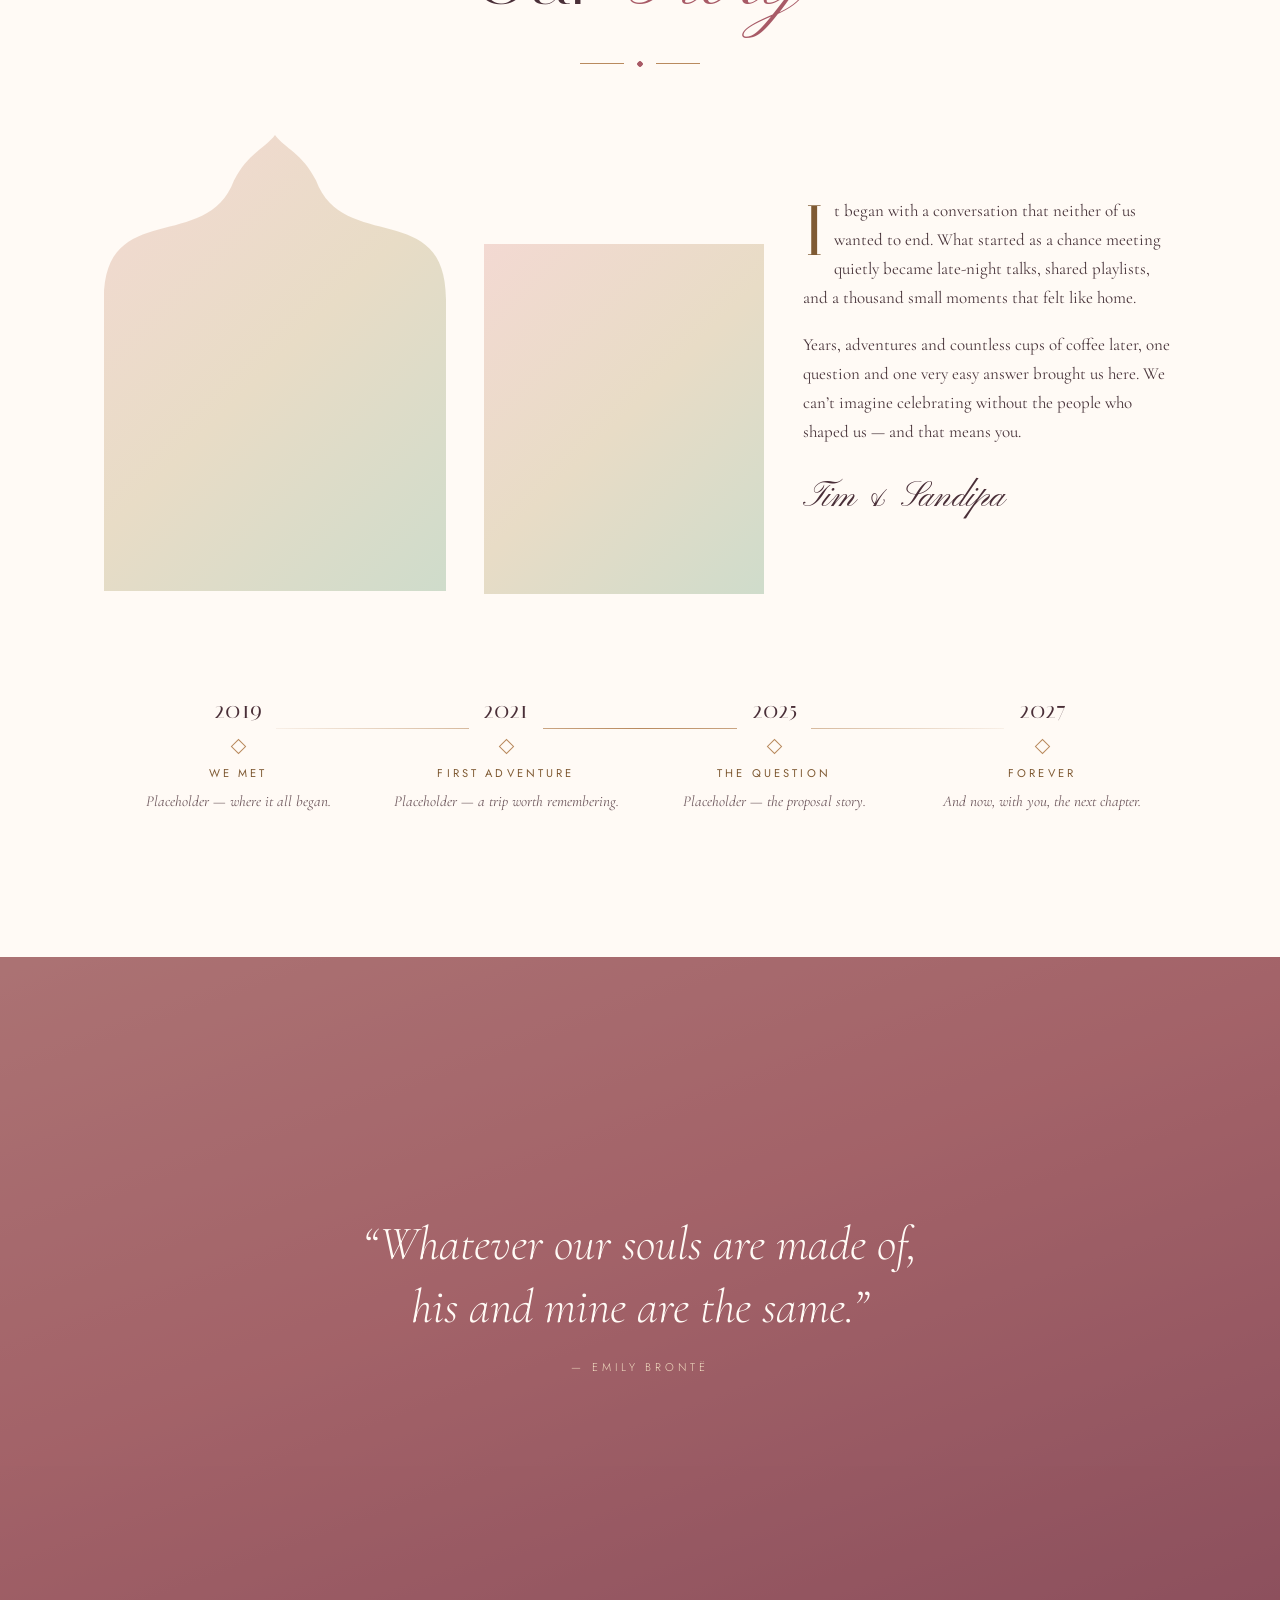
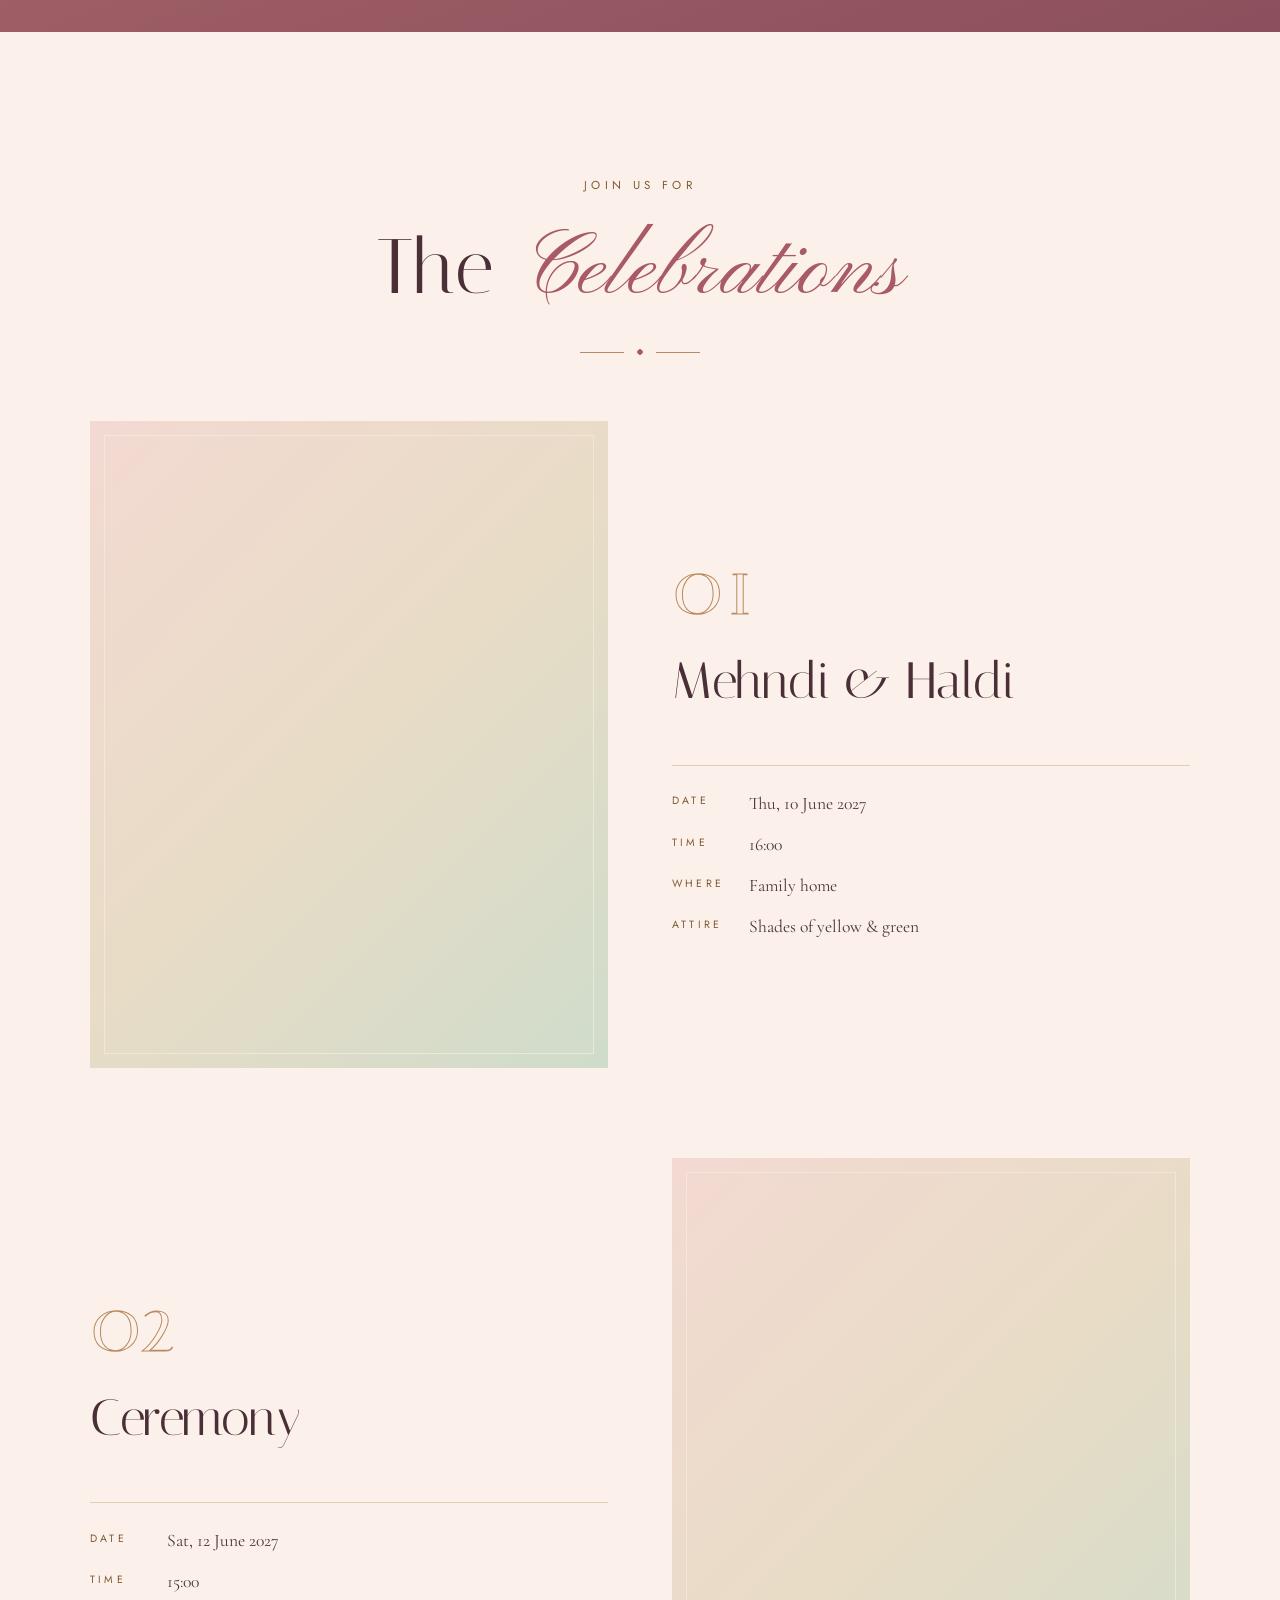
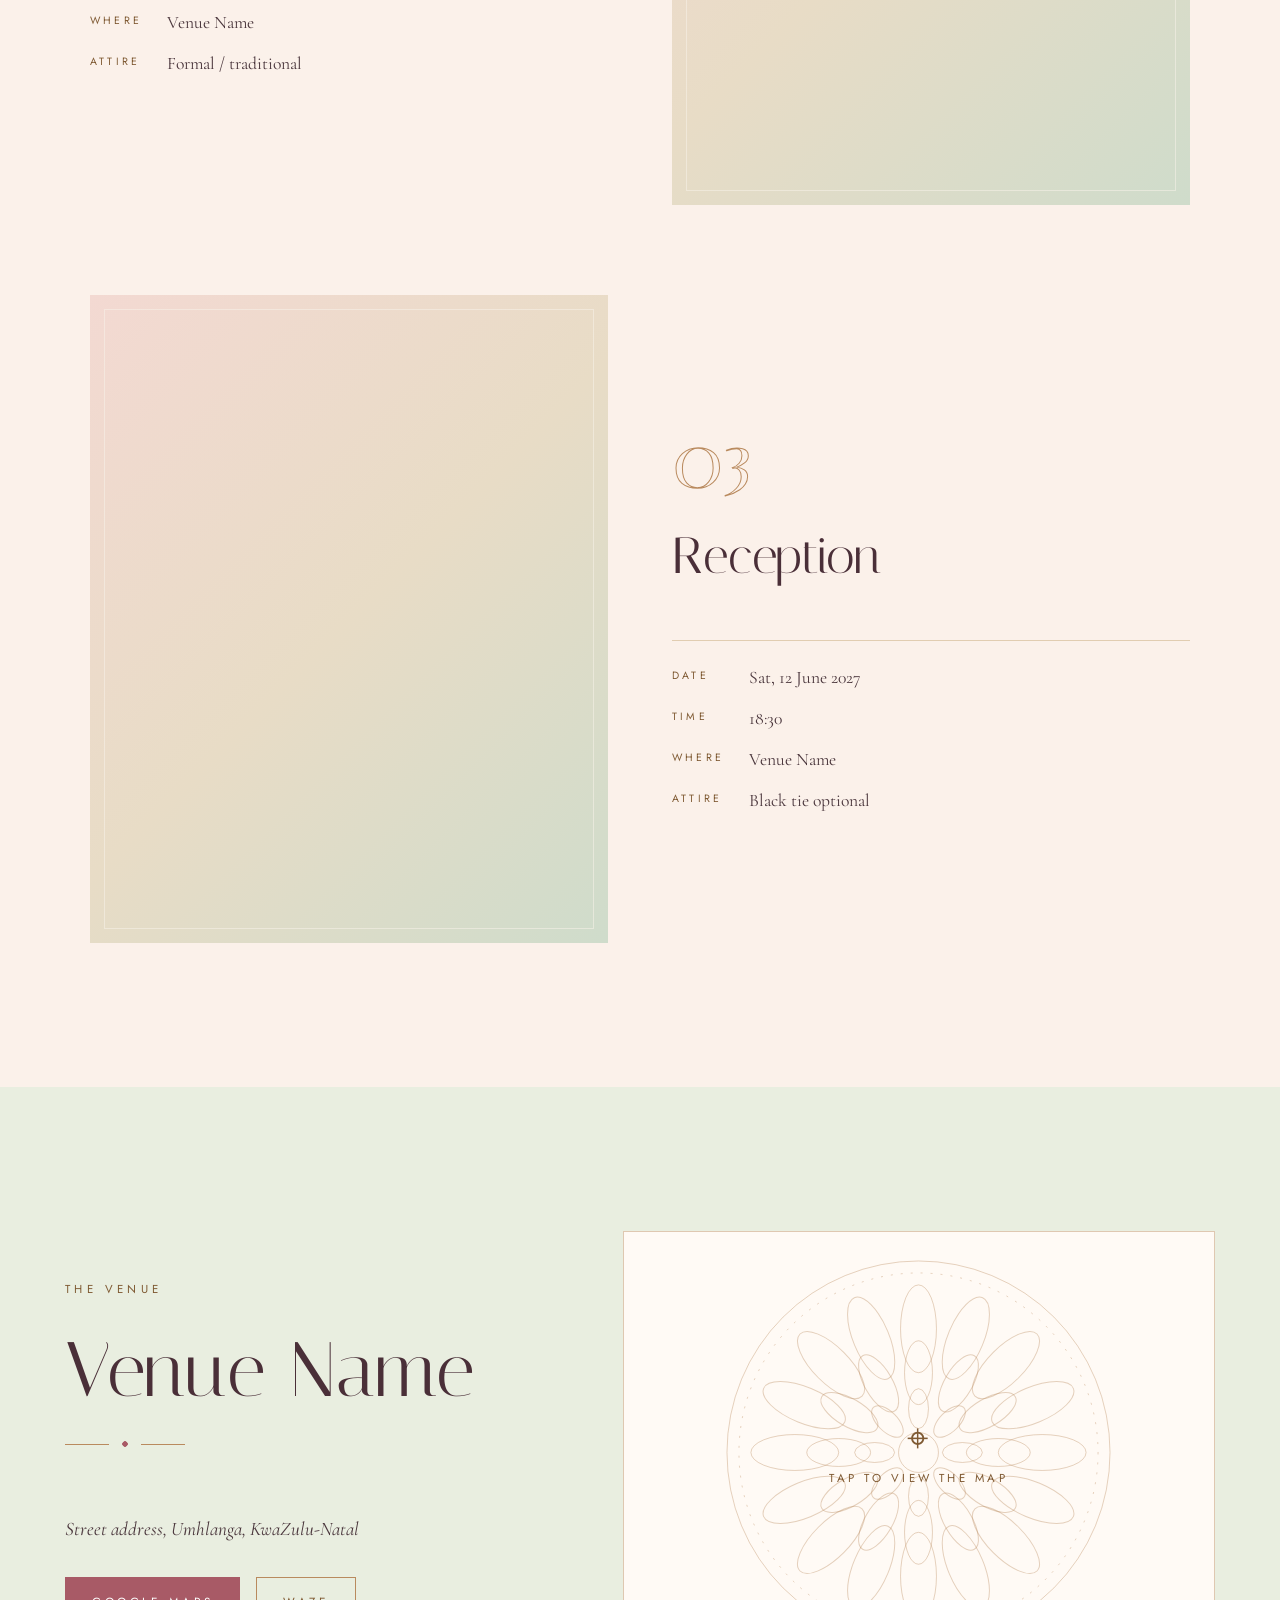
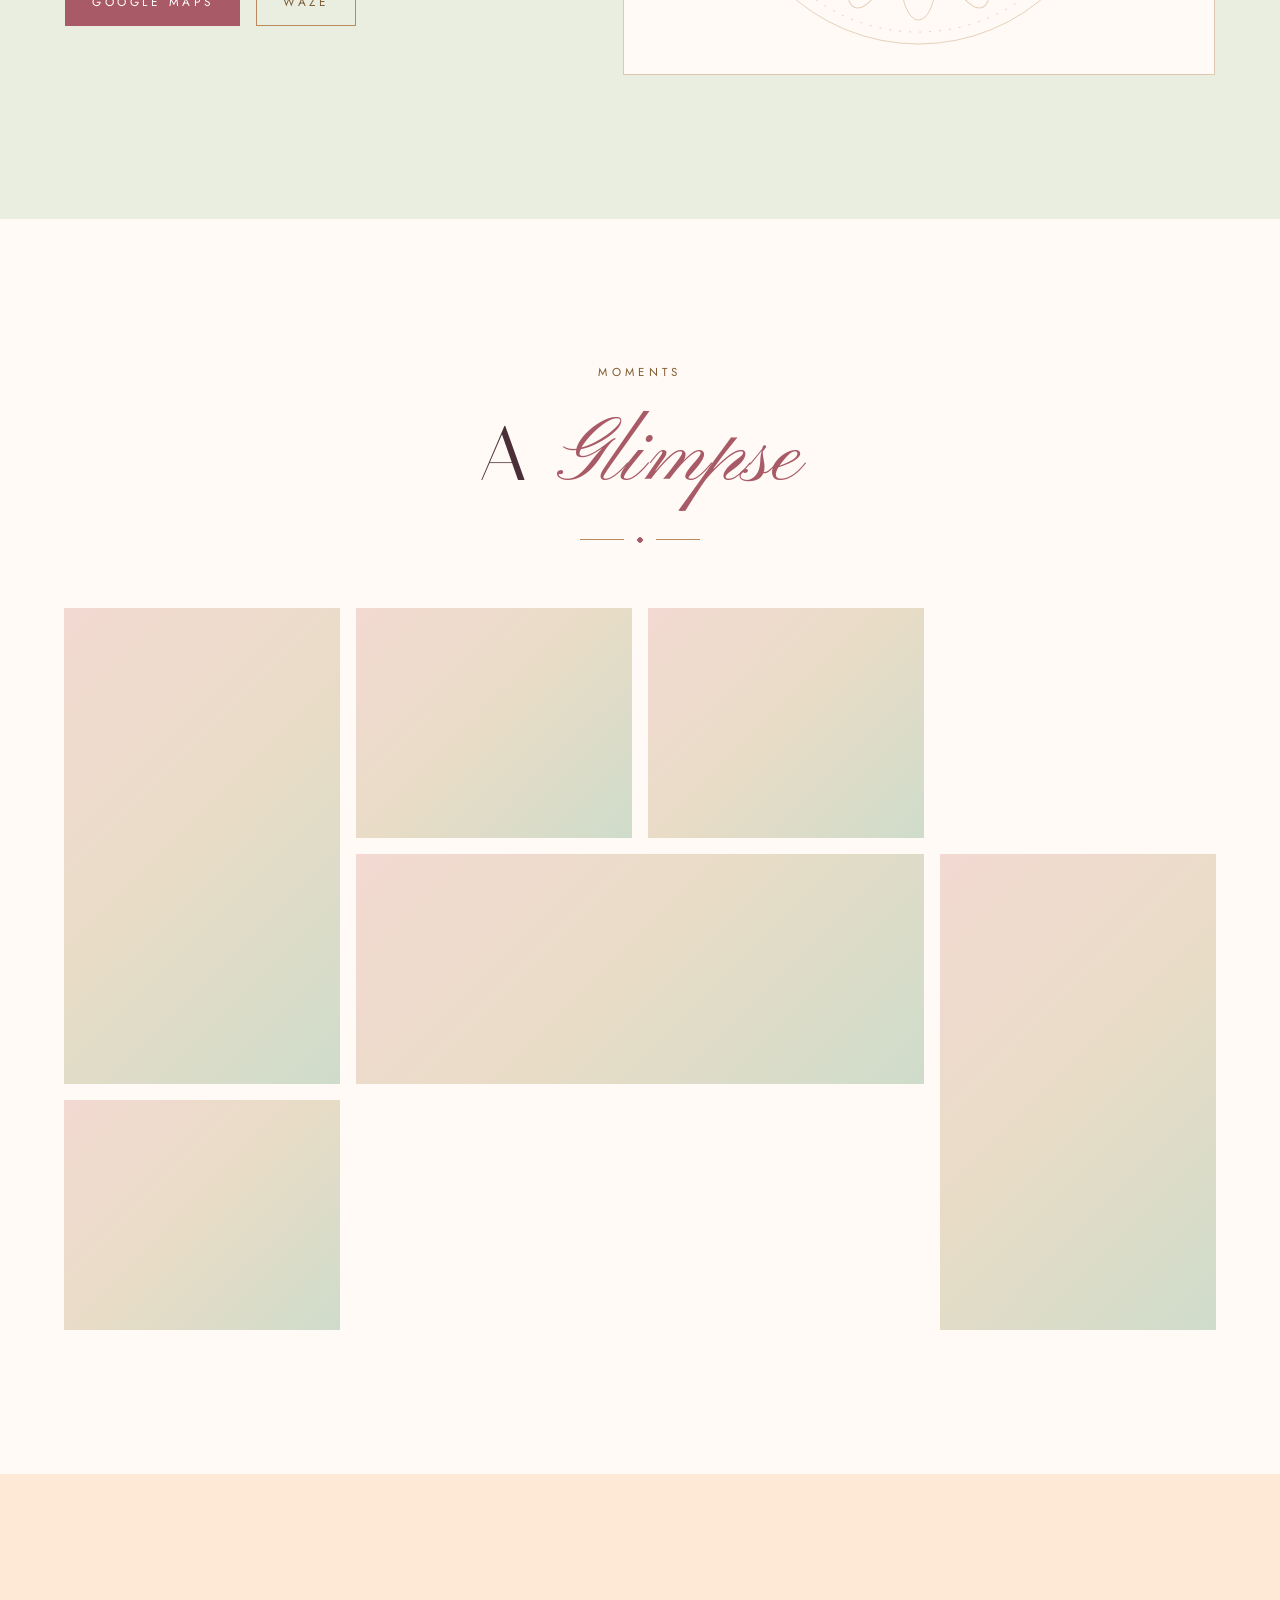
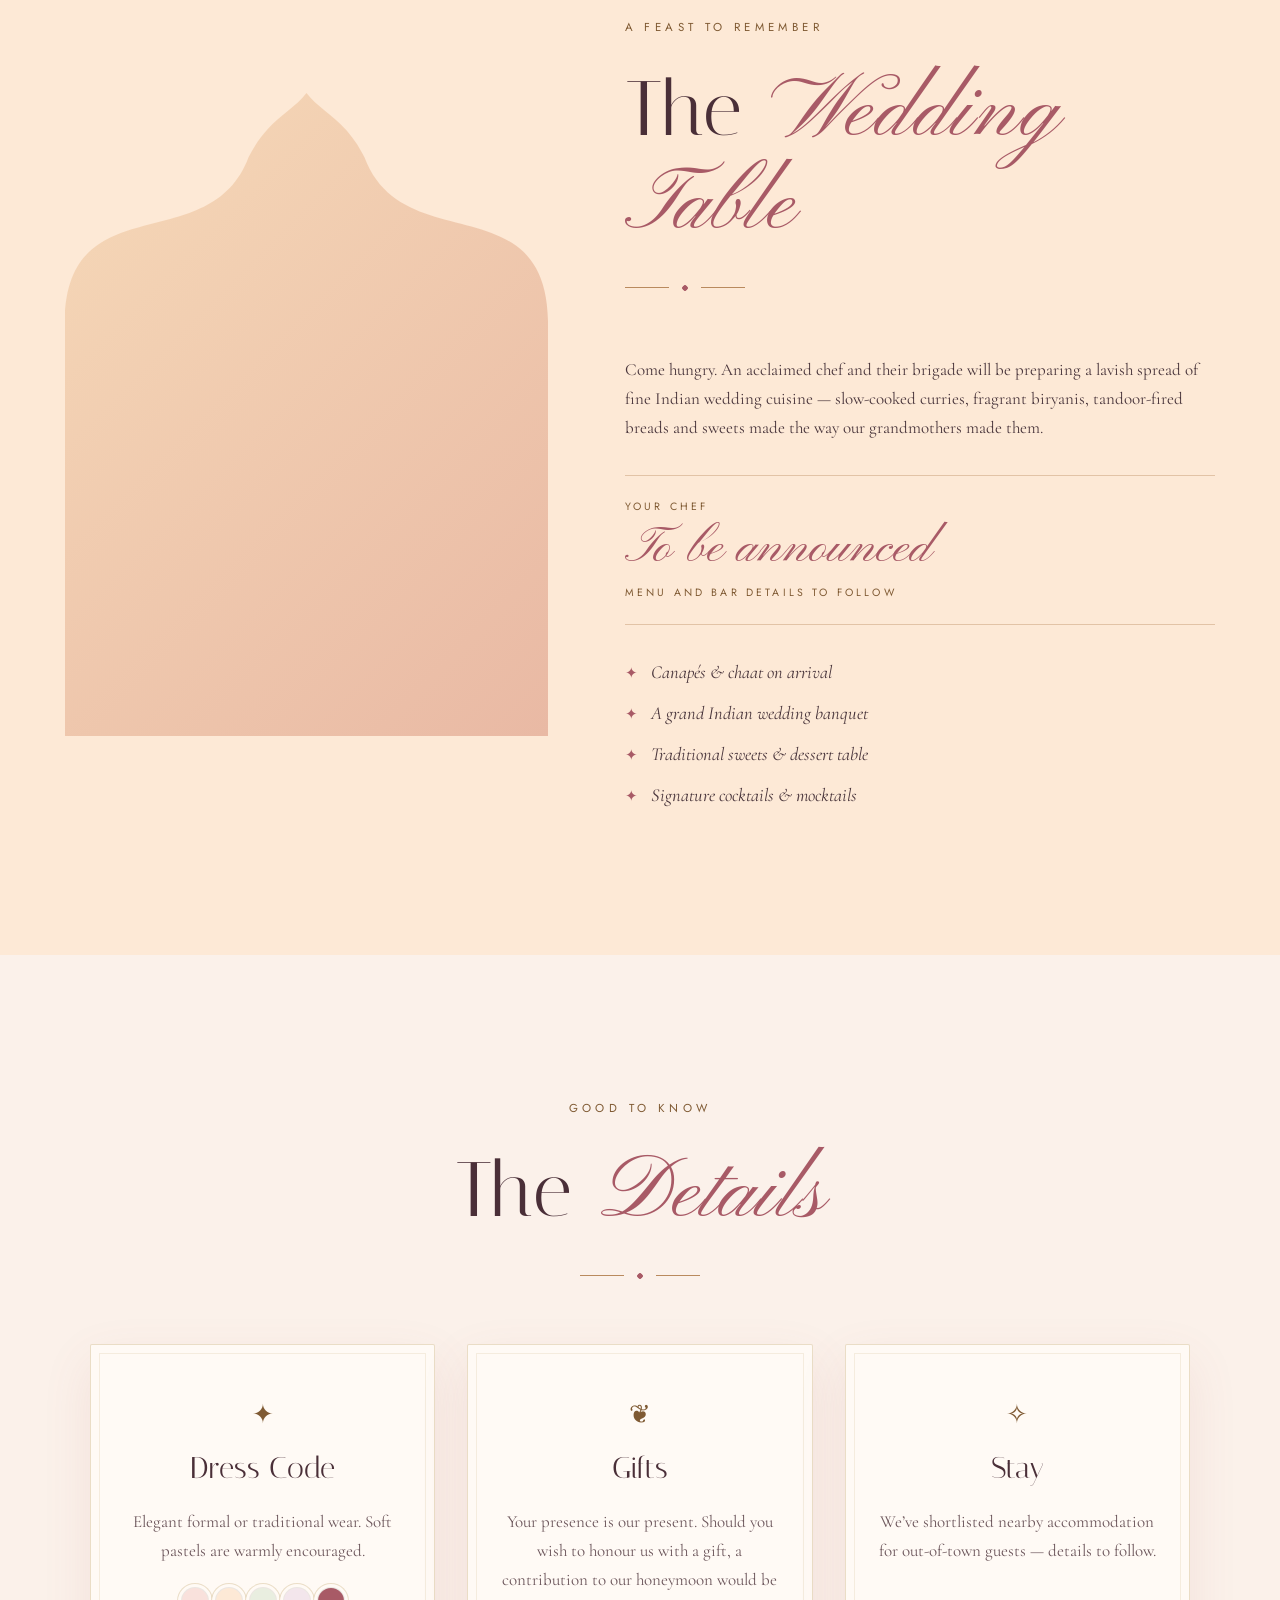
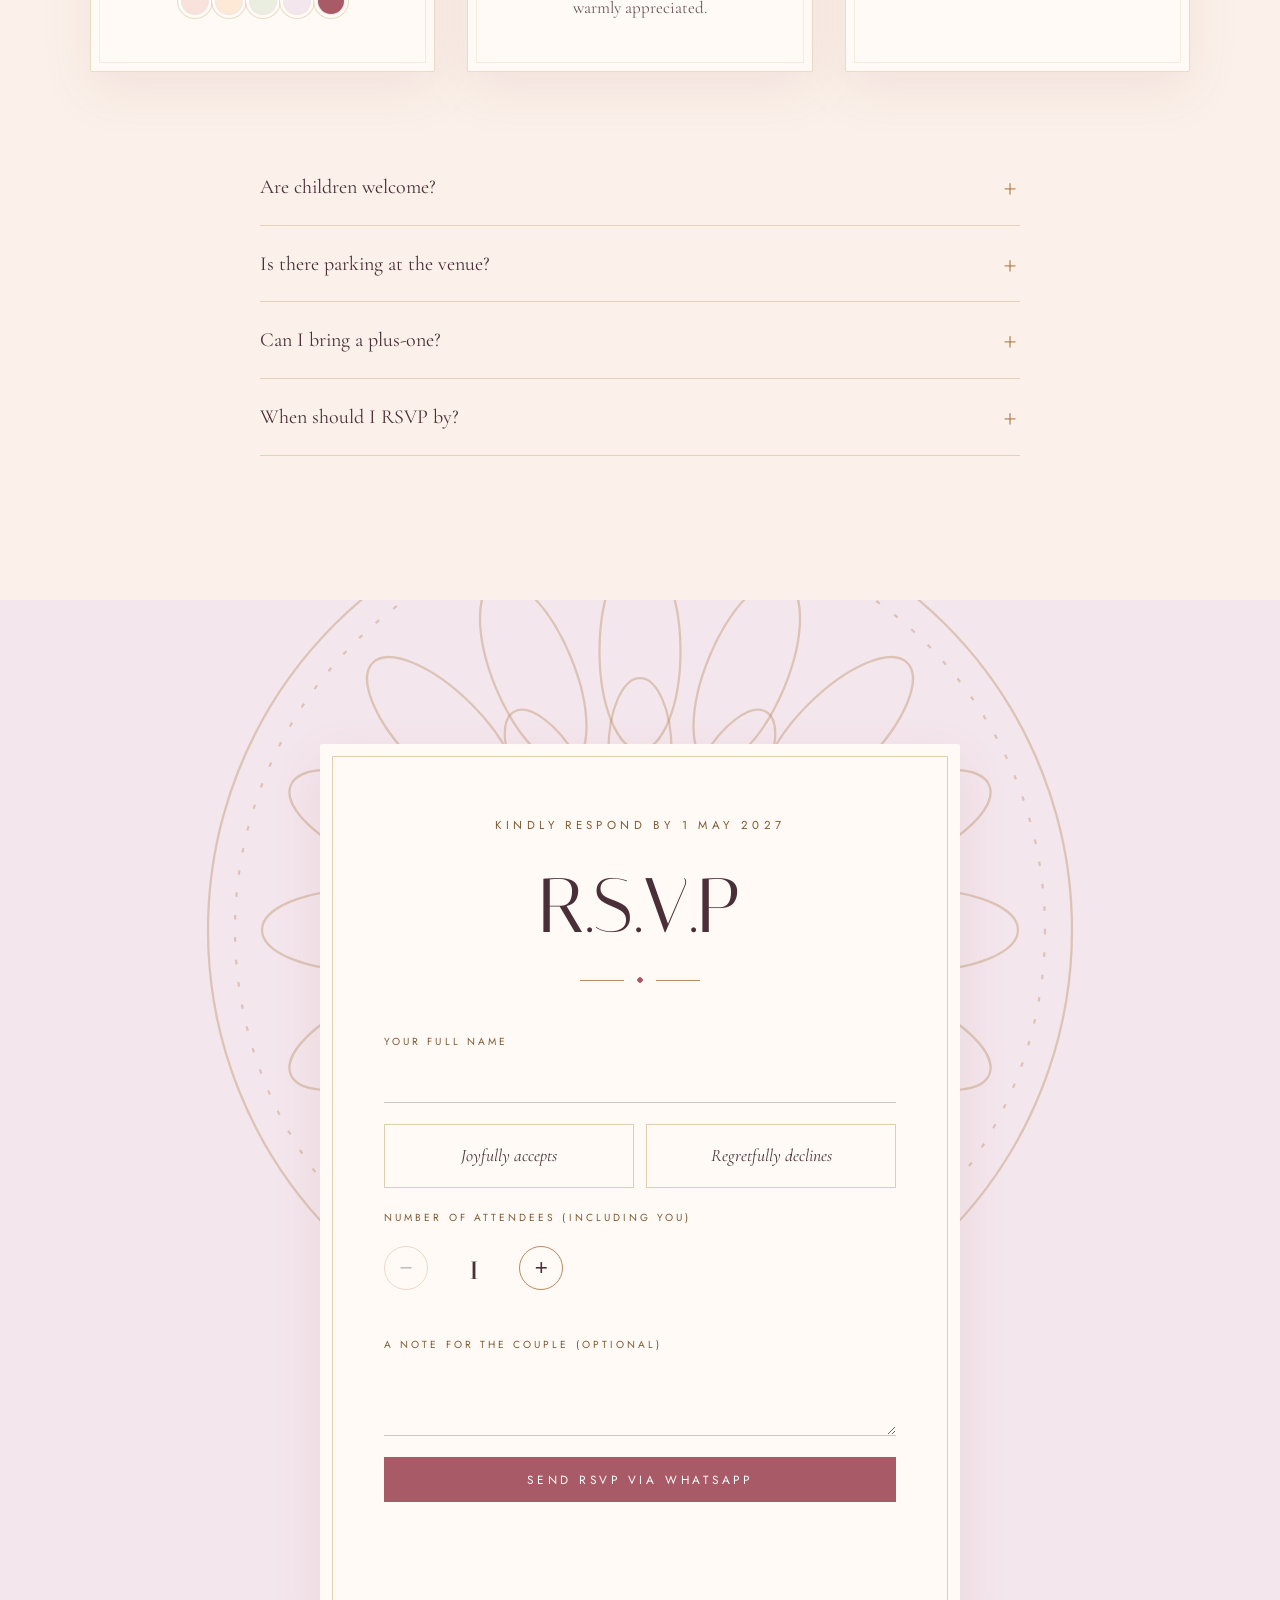
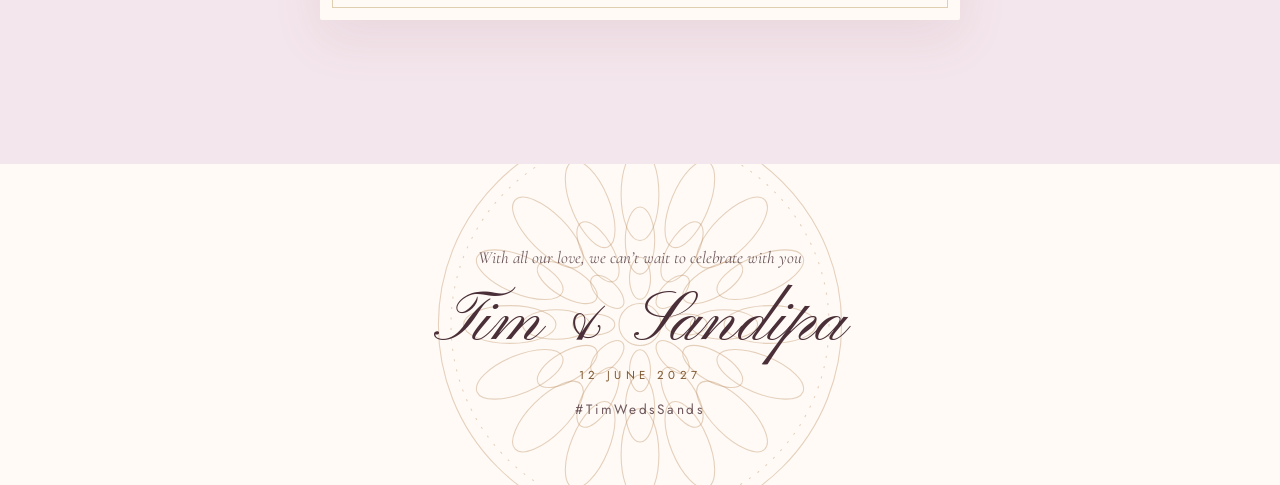
==== commit 129f9335: "Correct bride's name to Sandipa Co-Authored-By: Claude Opus 5.5 <noreply@anthropic.com> Claude-Sessi" ====
--- a/index.html
+++ b/index.html
@@ -3,9 +3,9 @@
 <head>
 <meta charset="utf-8">
 <meta name="viewport" content="width=device-width, initial-scale=1, viewport-fit=cover">
-<title>Tim &amp; Sandeepa · Wedding Invitation</title>
-<meta name="description" content="Together with their families, Tim & Sandeepa invite you to celebrate their wedding.">
-<meta property="og:title" content="Tim & Sandeepa are getting married">
+<title>Tim &amp; Sandipa · Wedding Invitation</title>
+<meta name="description" content="Together with their families, Tim & Sandipa invite you to celebrate their wedding.">
+<meta property="og:title" content="Tim & Sandipa are getting married">
 <meta property="og:description" content="You're invited. Tap to open your invitation and RSVP.">
 <meta property="og:image" content="assets/img/og-cover.jpg">
 <meta name="theme-color" content="#f9e1dc">
@@ -22,7 +22,7 @@
     <div class="env-back"></div>
     <div class="env-letter">
       <span class="eyebrow">The wedding of</span>
-      <span class="script" data-bind="names">Tim &amp; Sandeepa</span>
+      <span class="script" data-bind="names">Tim &amp; Sandipa</span>
     </div>
     <div class="env-front"></div>
     <div class="env-flap"></div>
@@ -62,7 +62,7 @@
     <h1 class="hero-names reveal">
       <span class="n1" data-bind="partner1">Tim</span>
       <span class="amp">&amp;</span>
-      <span class="n2" data-bind="partner2">Sandeepa</span>
+      <span class="n2" data-bind="partner2">Sandipa</span>
     </h1>
     <p class="hero-sub reveal">together with their families, joyfully invite you<br>to share in the day their forever begins</p>
     <div class="hero-date reveal">
@@ -98,7 +98,7 @@
     <div class="story-text reveal">
       <p class="dropcap">It began with a conversation that neither of us wanted to end. What started as a chance meeting quietly became late-night talks, shared playlists, and a thousand small moments that felt like home.</p>
       <p>Years, adventures and countless cups of coffee later, one question and one very easy answer brought us here. We can’t imagine celebrating without the people who shaped us — and that means you.</p>
-      <p class="signoff script">Tim &amp; Sandeepa</p>
+      <p class="signoff script">Tim &amp; Sandipa</p>
     </div>
   </div>
   <ol class="timeline">
@@ -211,7 +211,7 @@
 
 <footer class="footer">
   <p class="footer-line">With all our love, we can’t wait to celebrate with you</p>
-  <span class="script big" data-bind="names">Tim &amp; Sandeepa</span>
+  <span class="script big" data-bind="names">Tim &amp; Sandipa</span>
   <p class="eyebrow" data-bind="dateLong">12 June 2027</p>
   <p class="hashtag" data-bind="hashtag">#TimWedsSands</p>
 </footer>
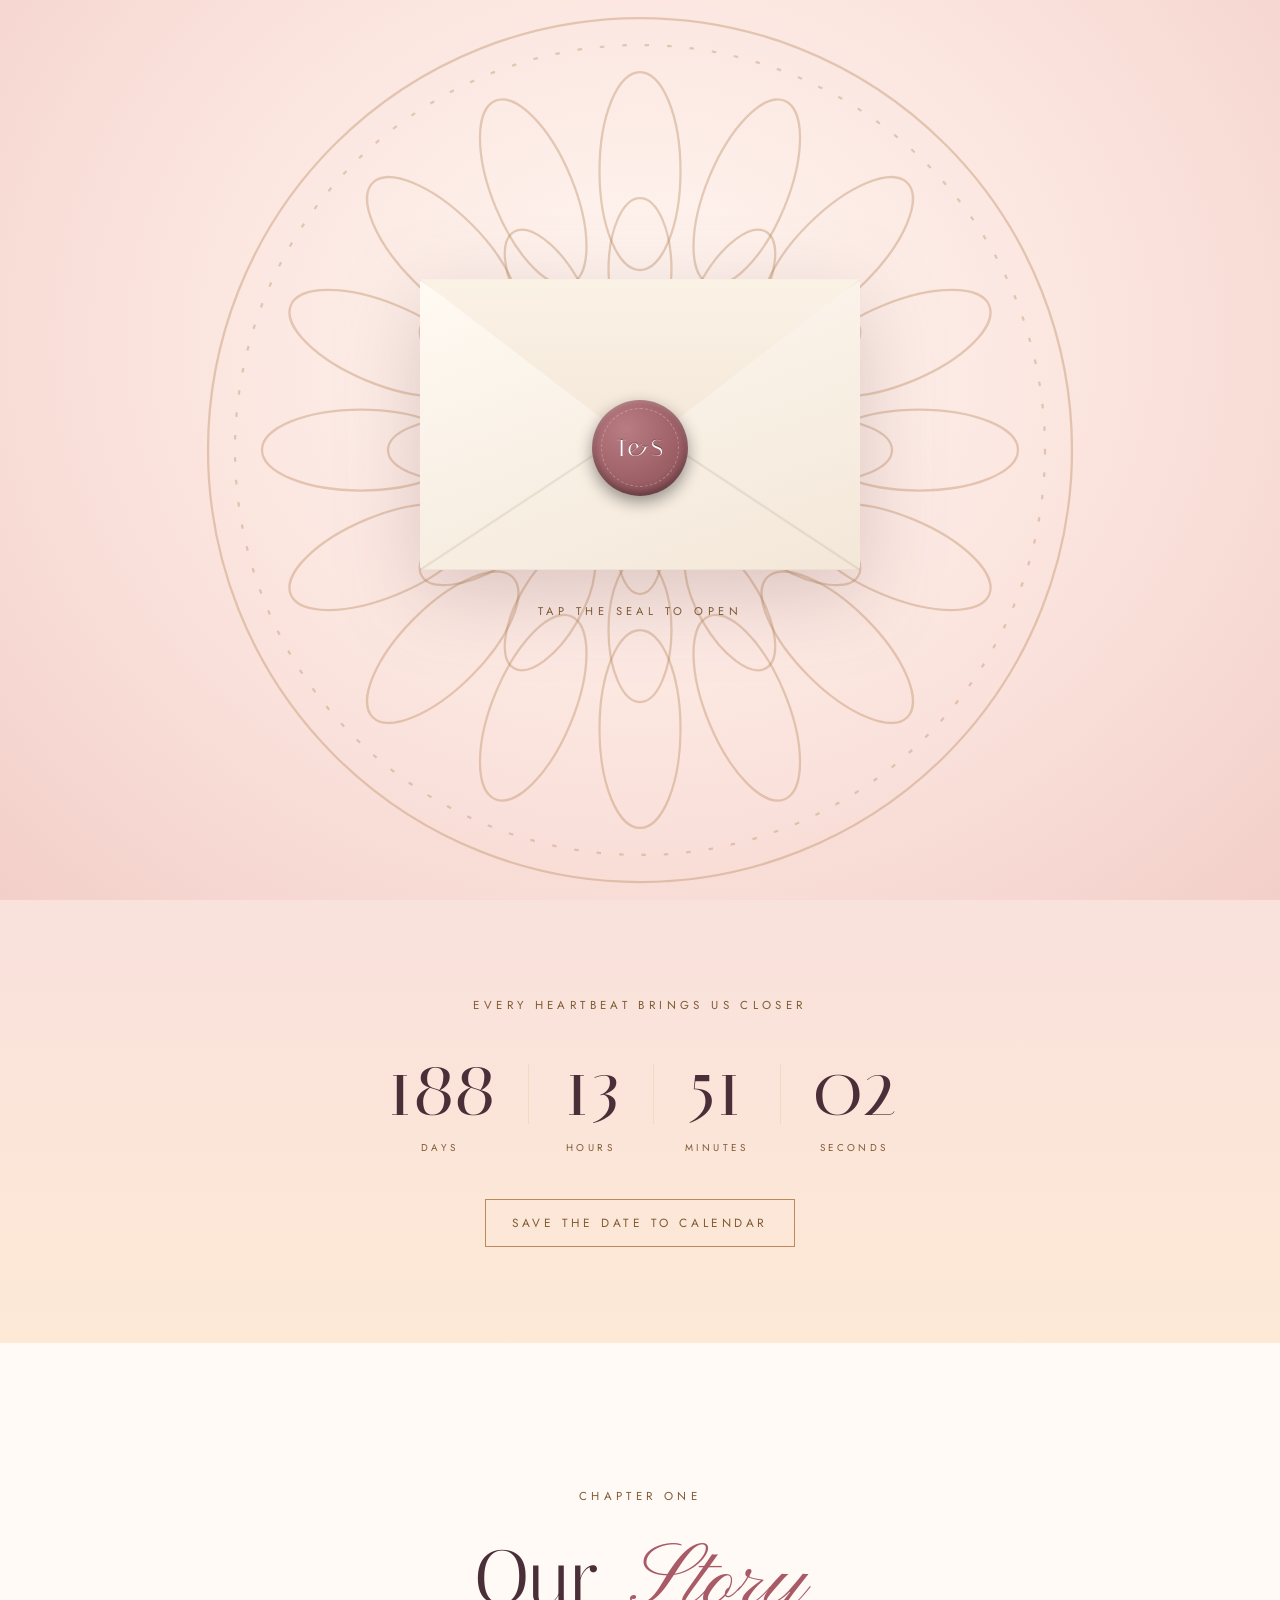
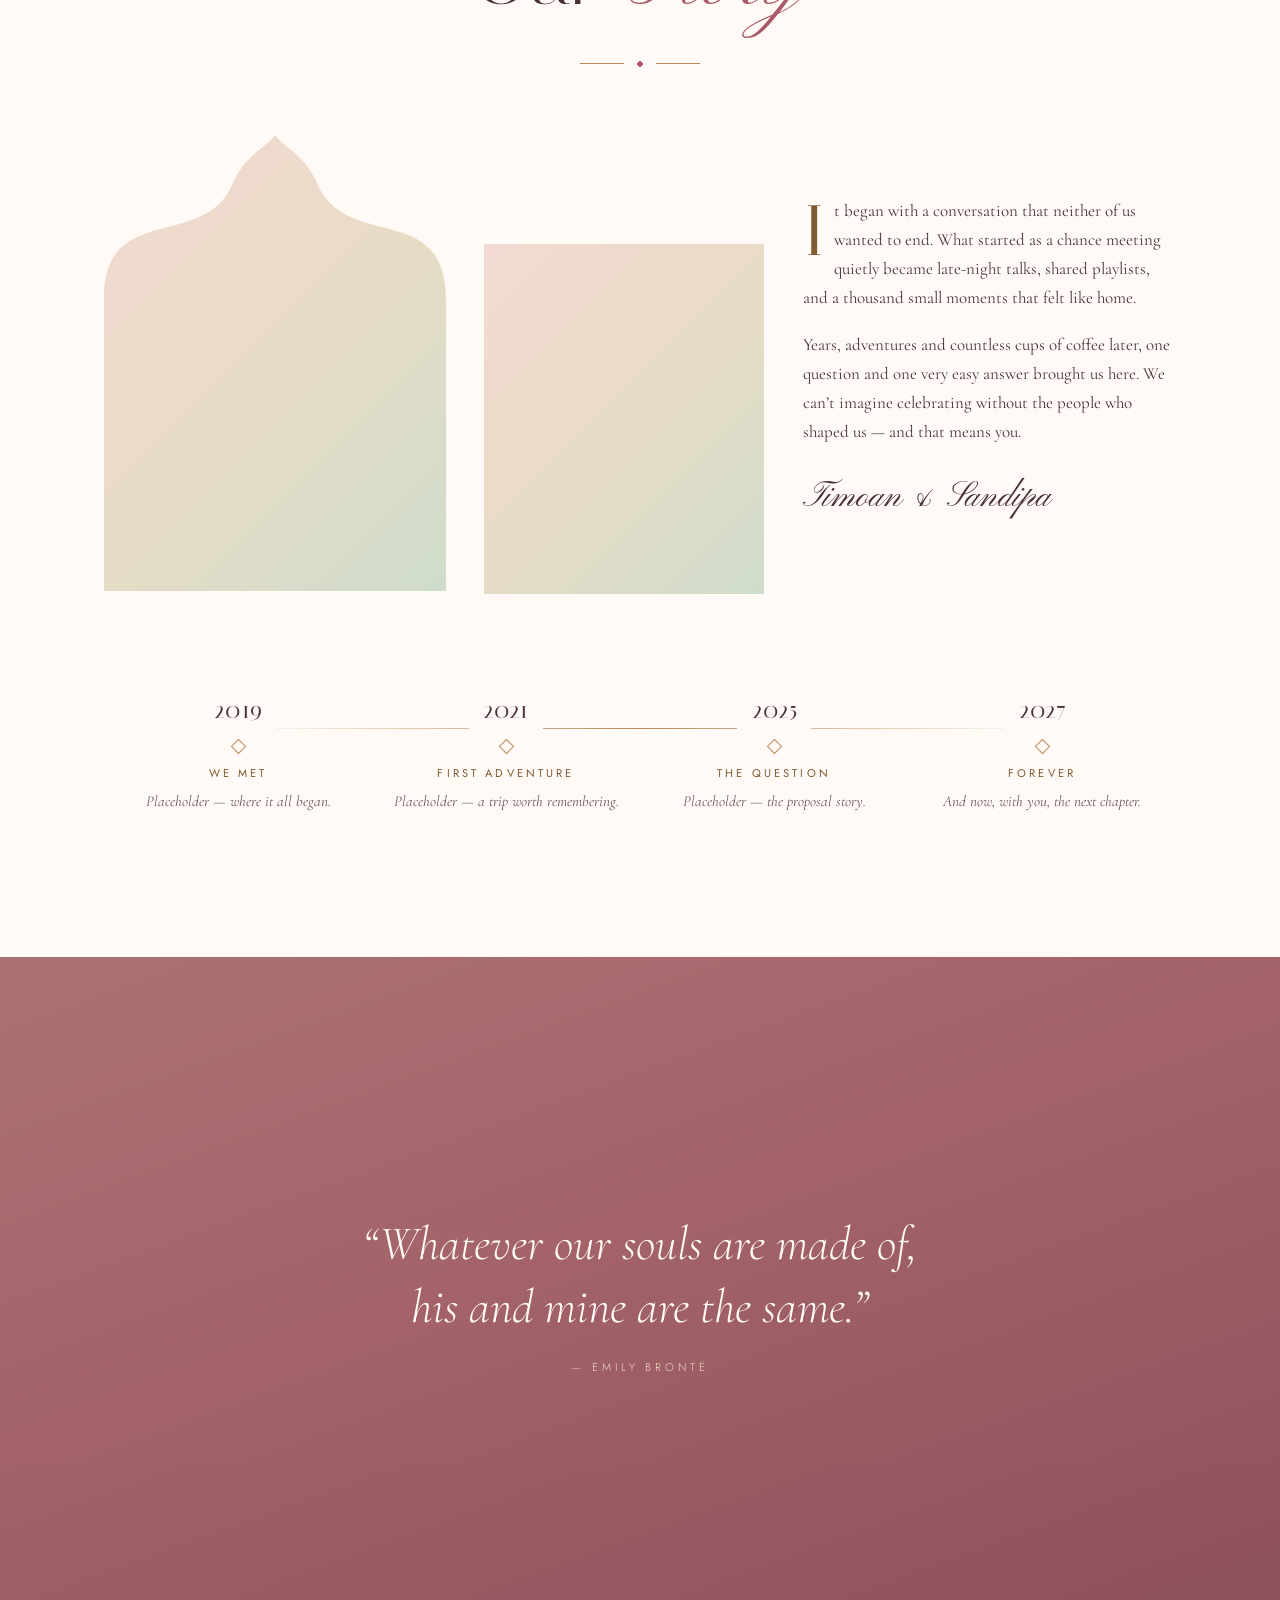
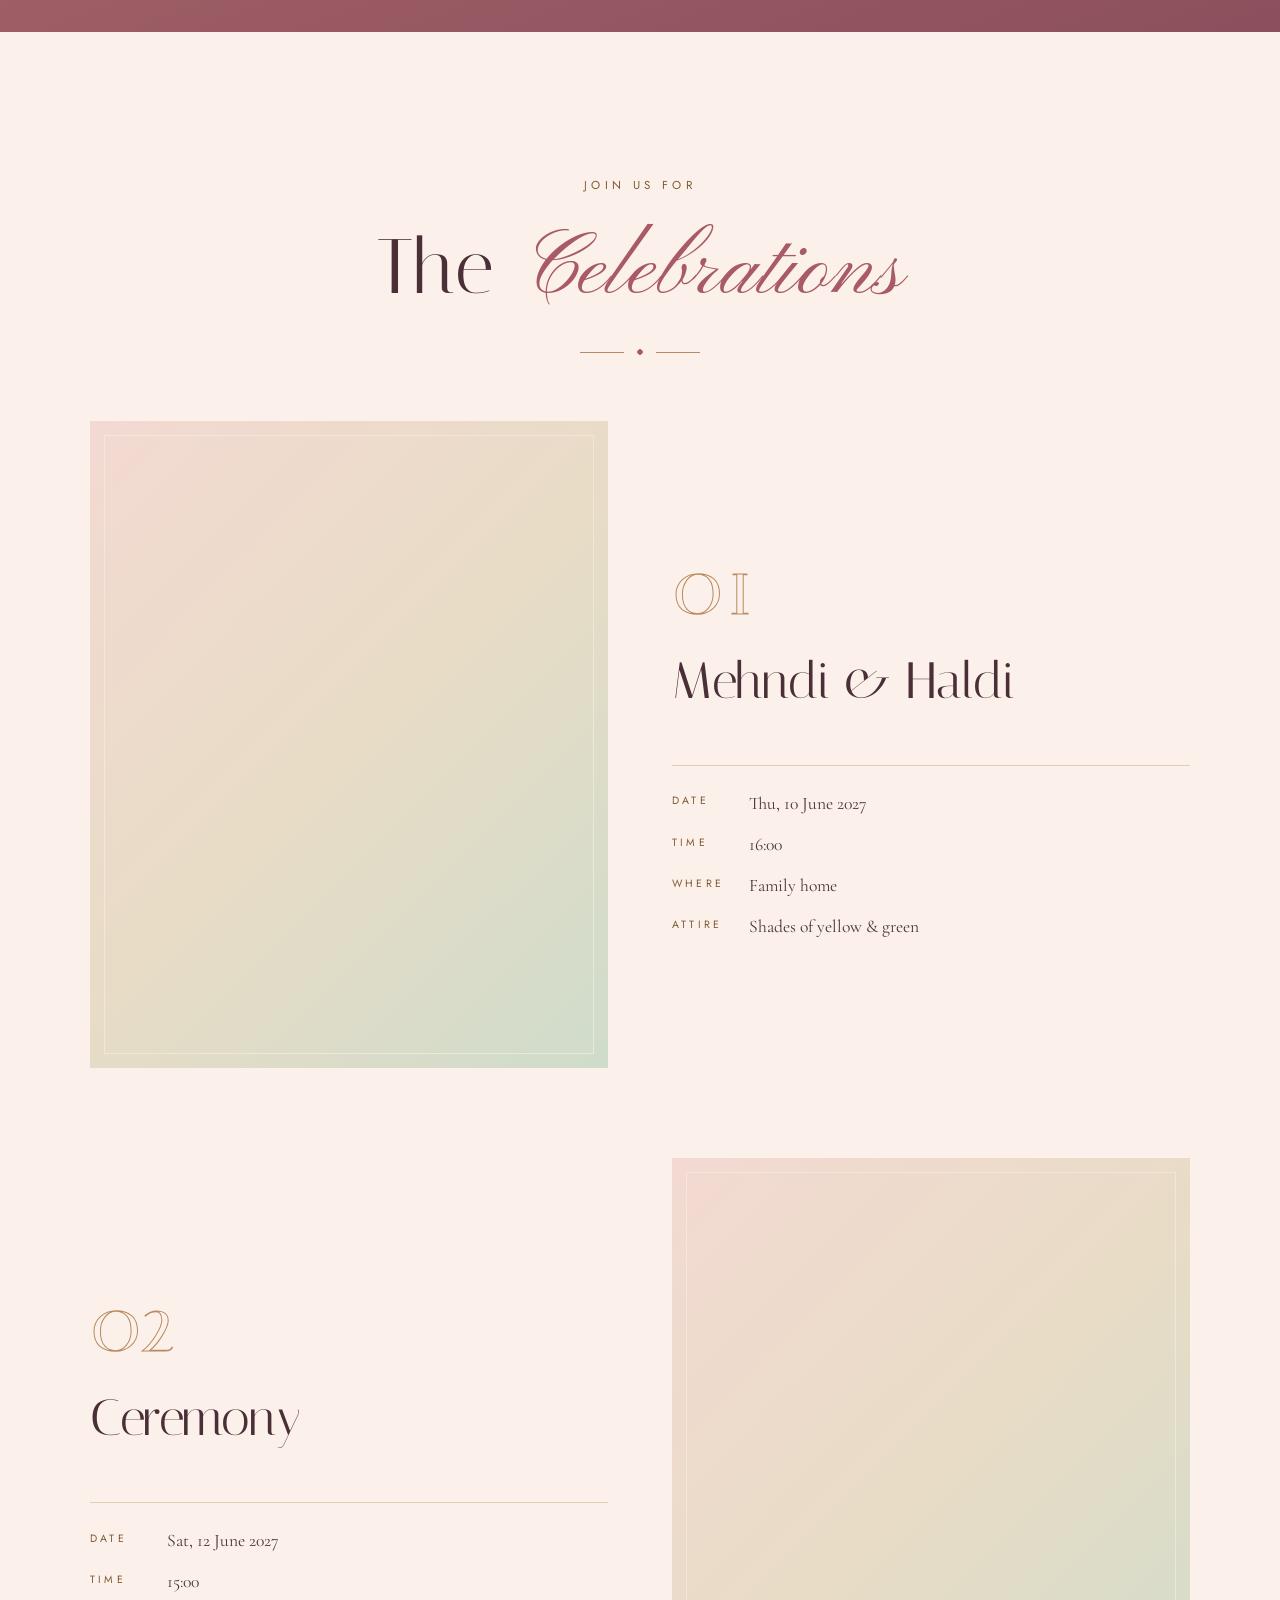
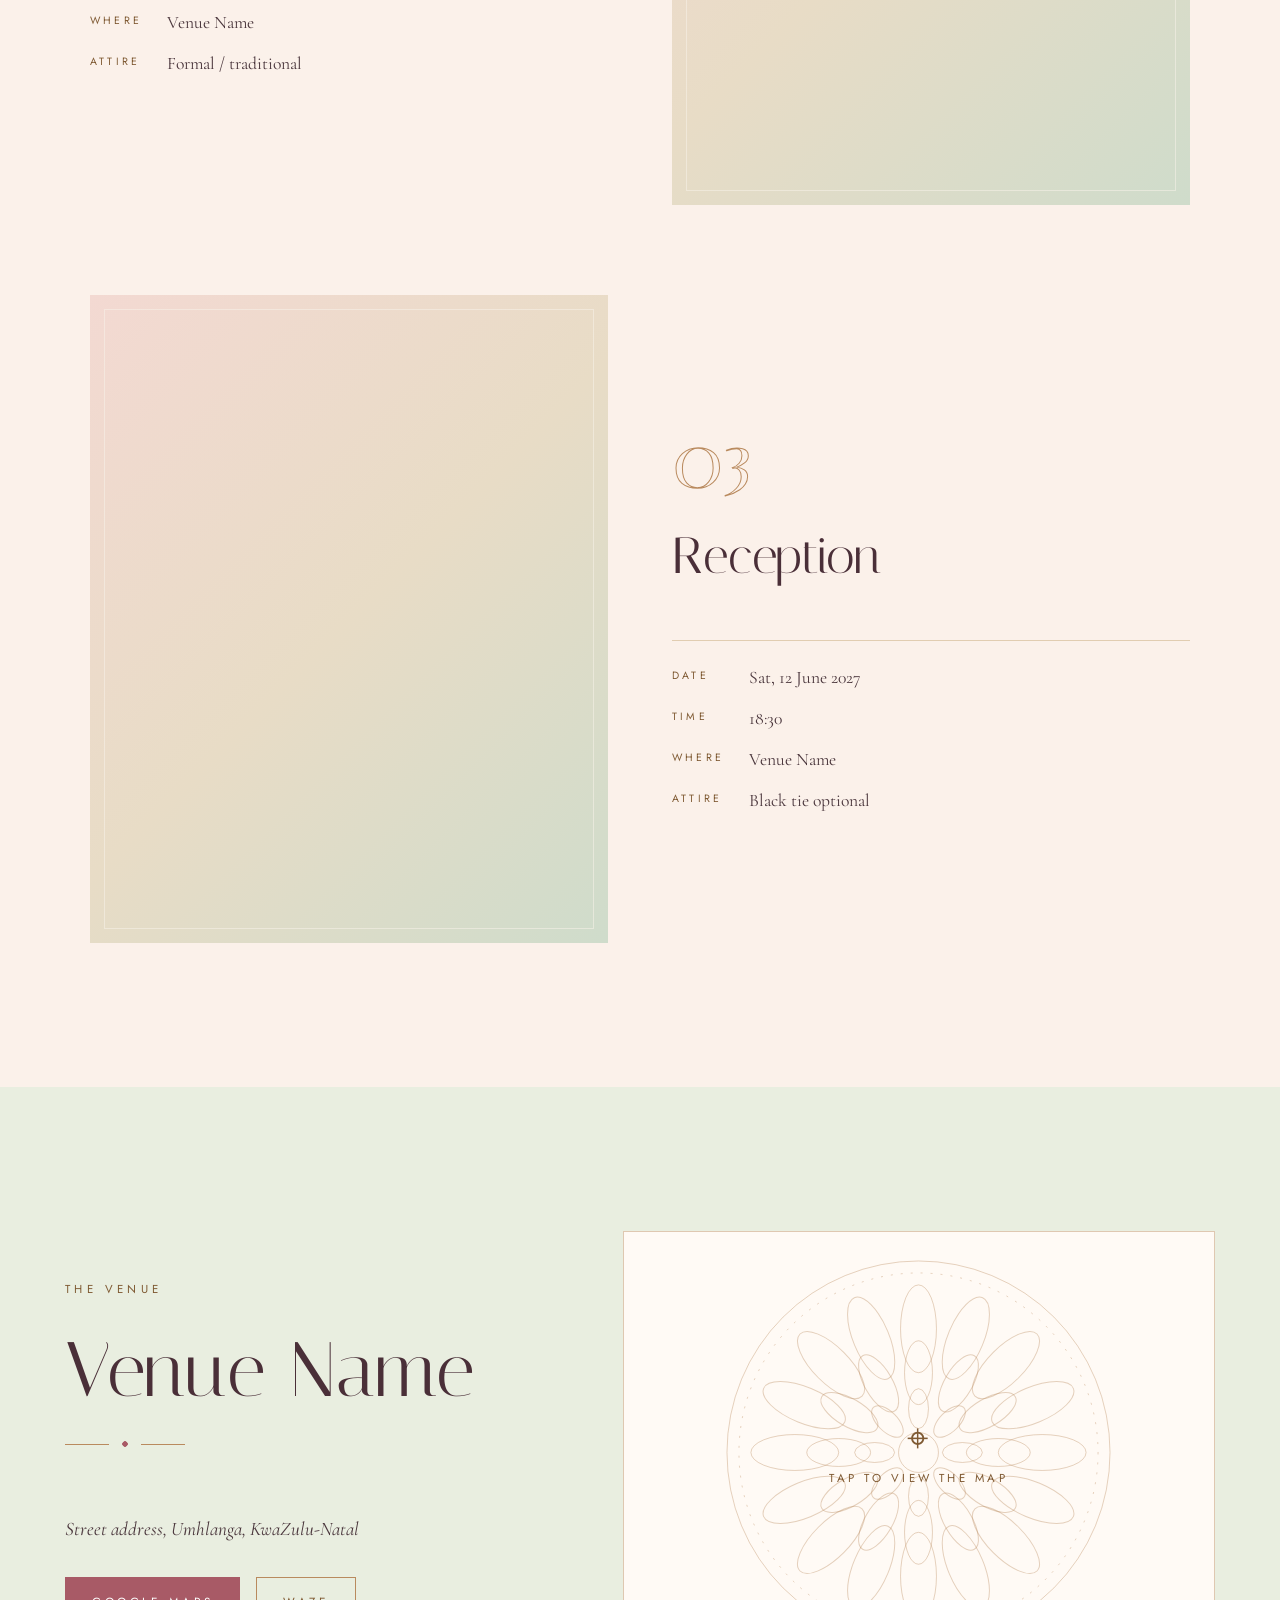
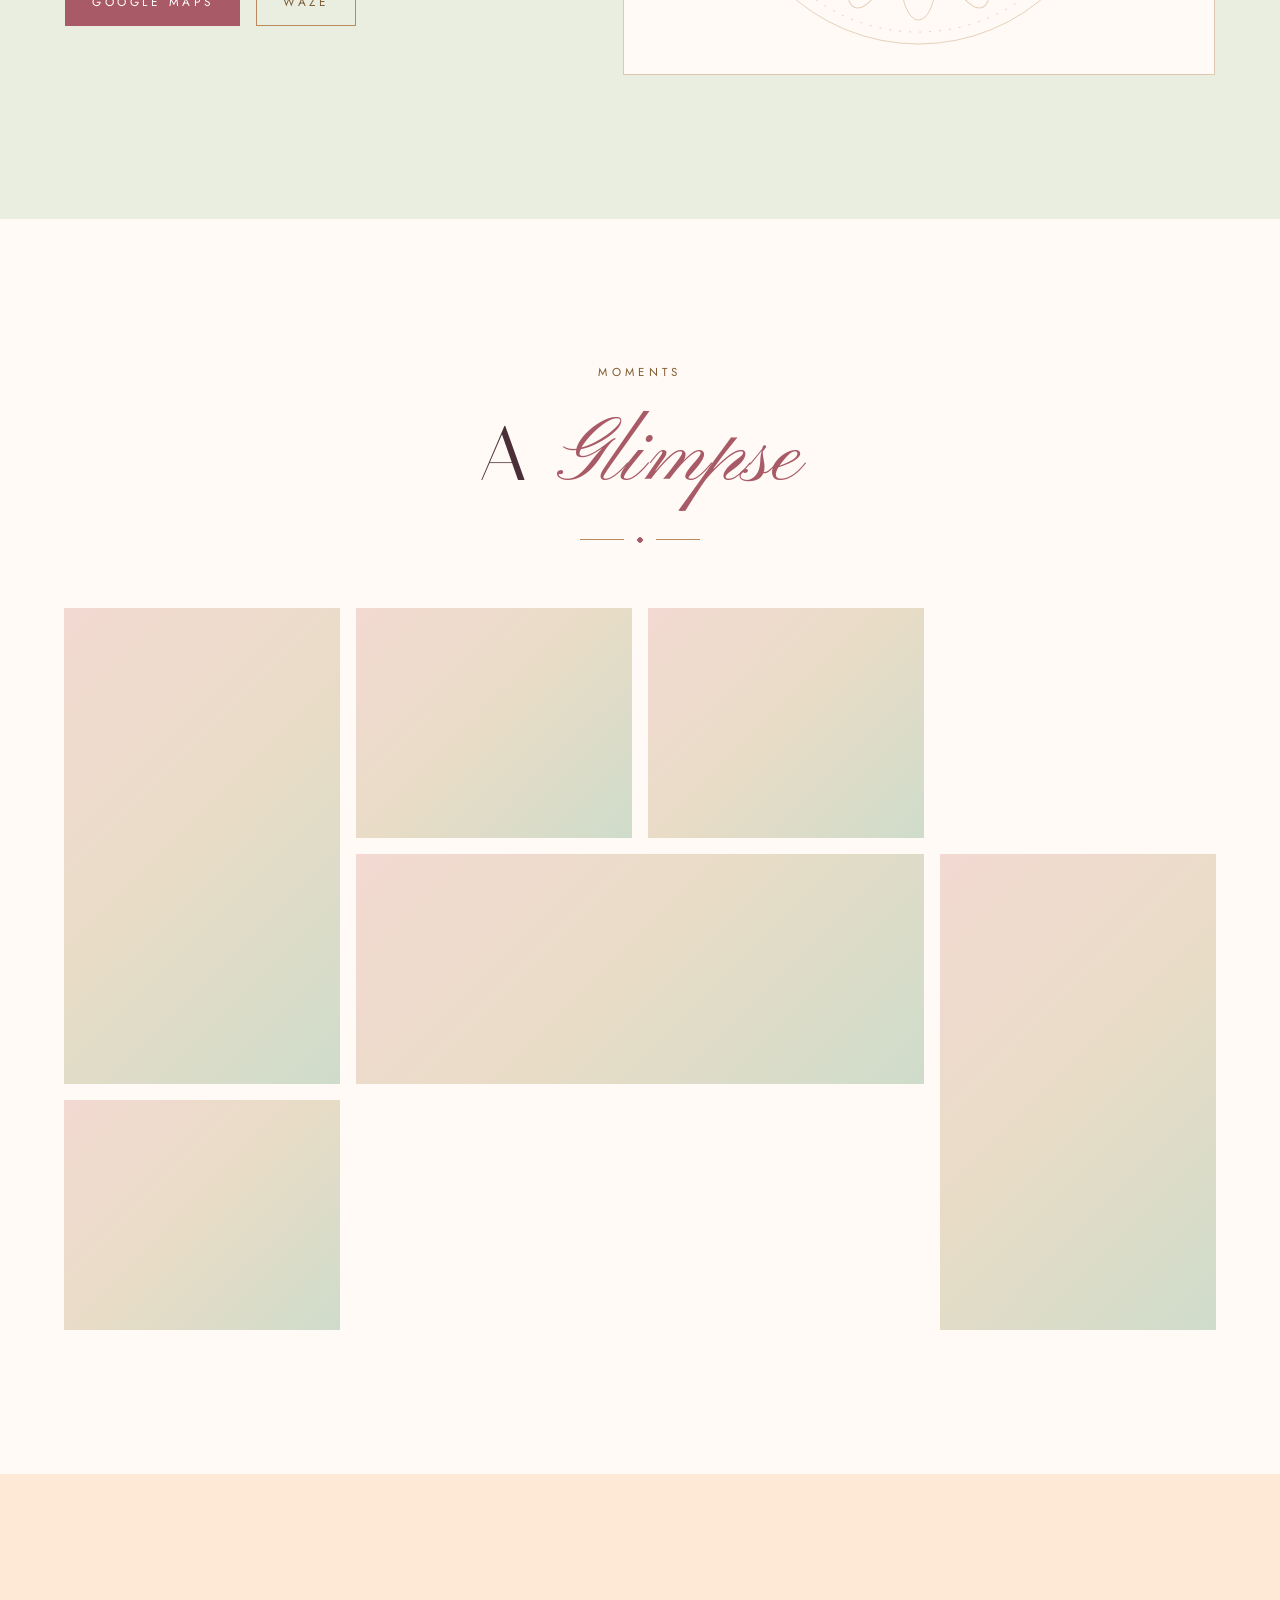
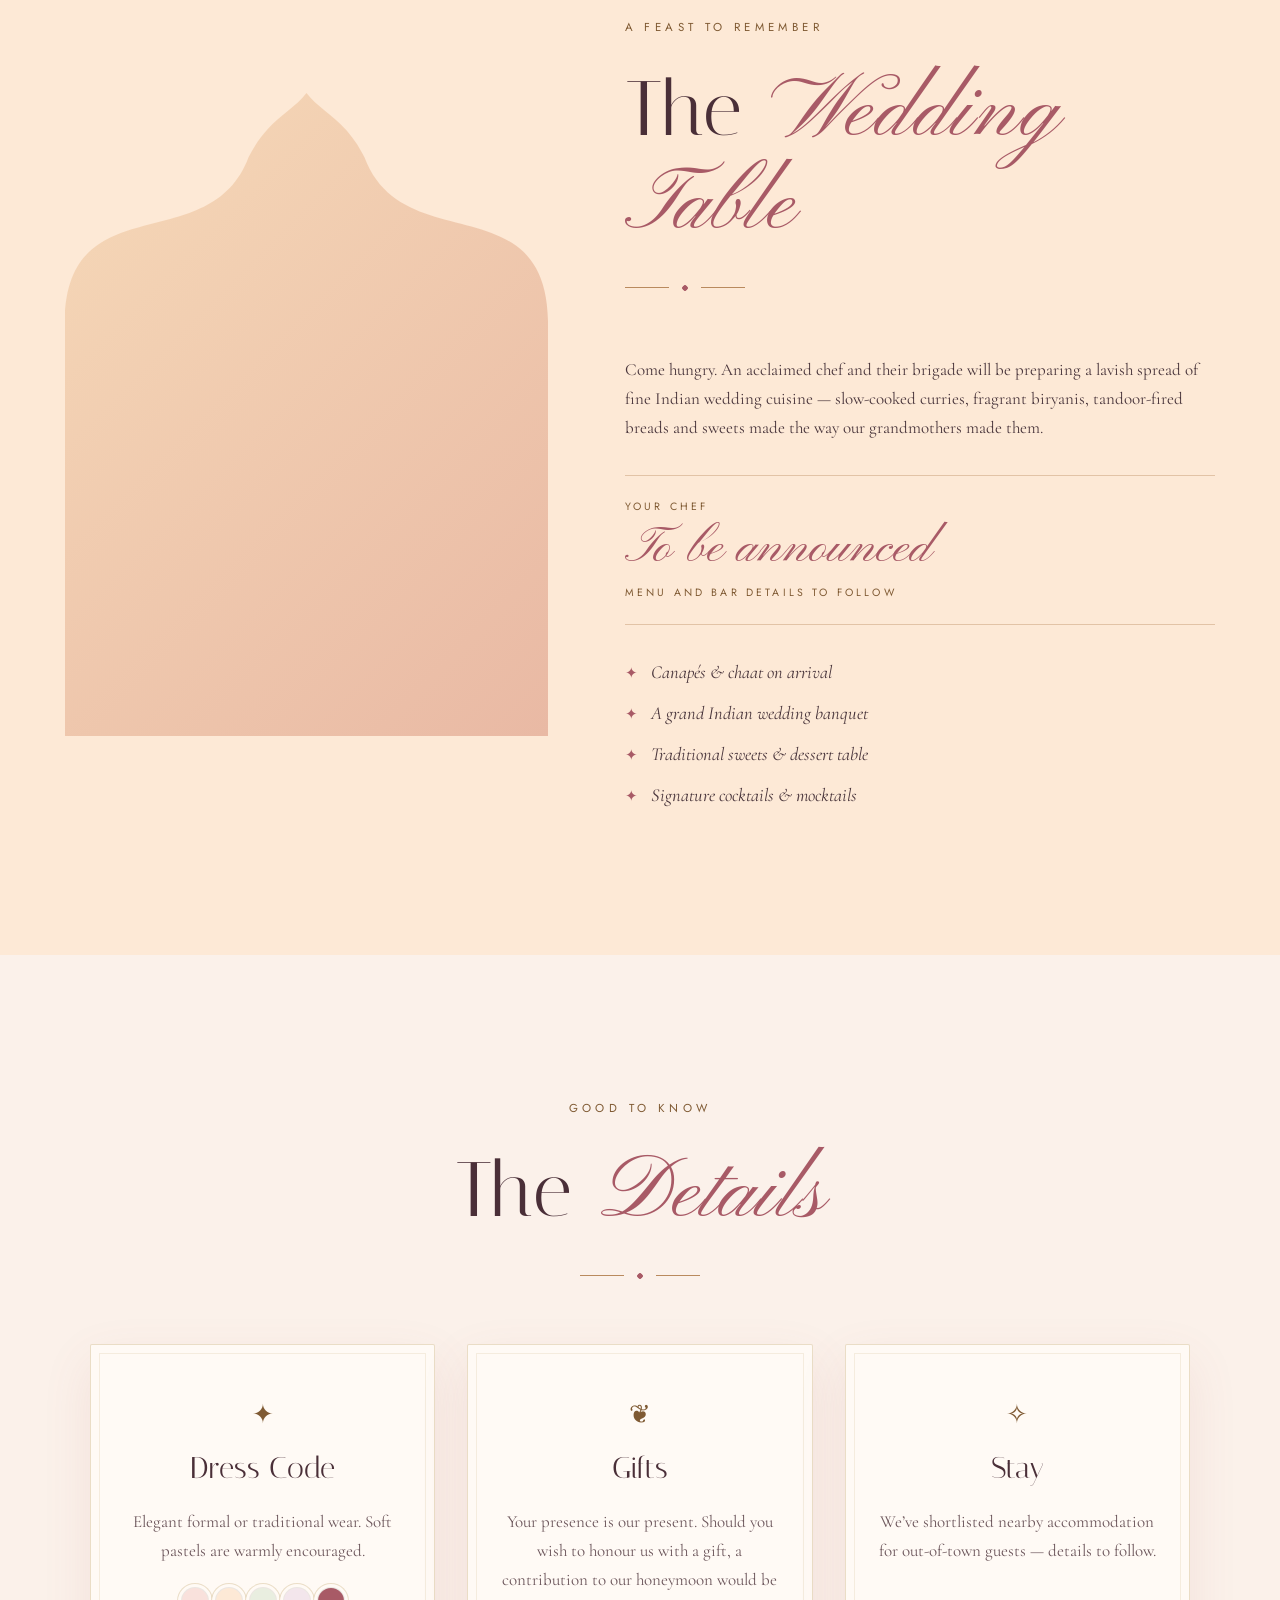
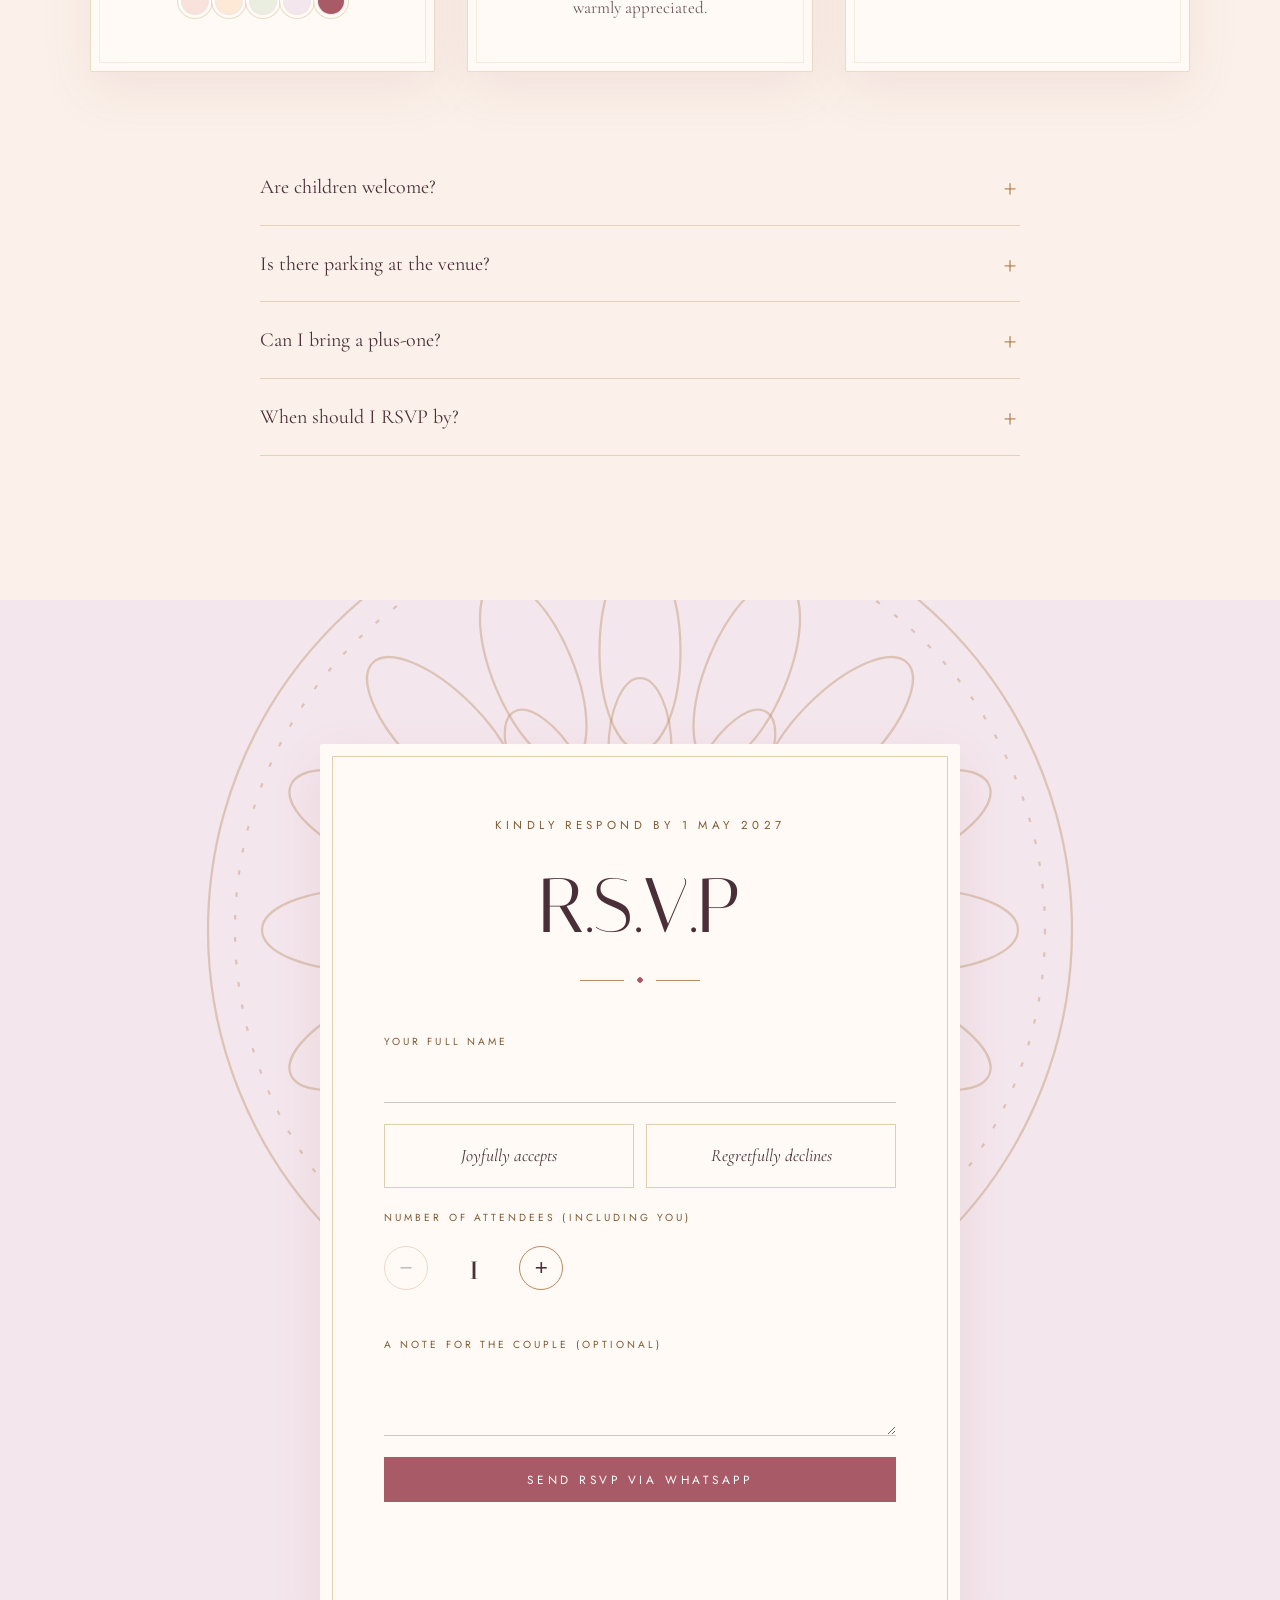
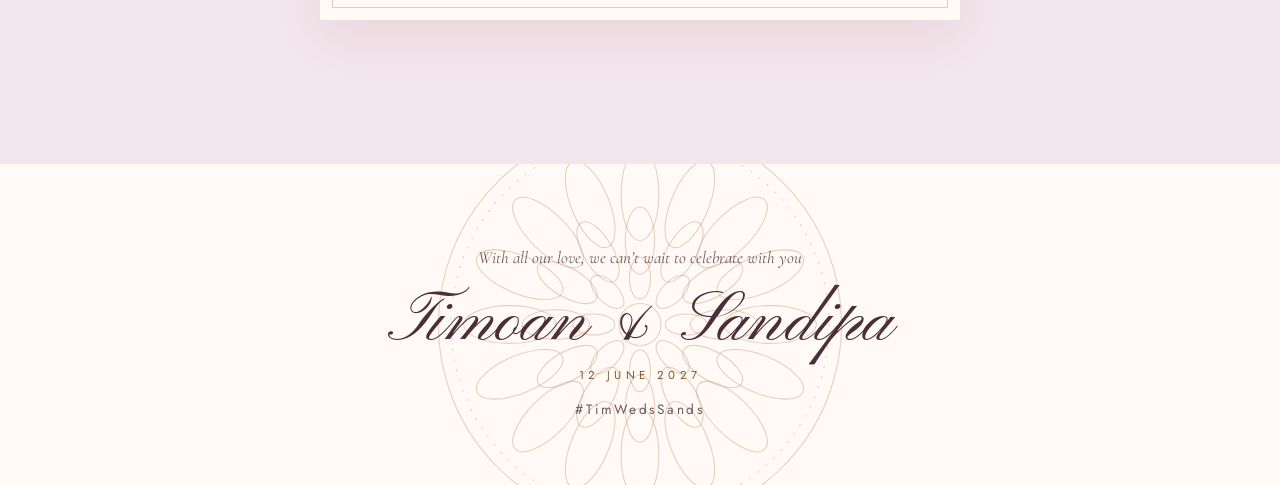
==== commit cabc69df: "Use full names: Timoan & Sandipa Co-Authored-By: Claude Opus 5.5 <noreply@anthropic.com> Claude-Sess" ====
--- a/index.html
+++ b/index.html
@@ -3,9 +3,9 @@
 <head>
 <meta charset="utf-8">
 <meta name="viewport" content="width=device-width, initial-scale=1, viewport-fit=cover">
-<title>Tim &amp; Sandipa · Wedding Invitation</title>
-<meta name="description" content="Together with their families, Tim & Sandipa invite you to celebrate their wedding.">
-<meta property="og:title" content="Tim & Sandipa are getting married">
+<title>Timoan &amp; Sandipa · Wedding Invitation</title>
+<meta name="description" content="Together with their families, Timoan & Sandipa invite you to celebrate their wedding.">
+<meta property="og:title" content="Timoan & Sandipa are getting married">
 <meta property="og:description" content="You're invited. Tap to open your invitation and RSVP.">
 <meta property="og:image" content="assets/img/og-cover.jpg">
 <meta name="theme-color" content="#f9e1dc">
@@ -22,7 +22,7 @@
     <div class="env-back"></div>
     <div class="env-letter">
       <span class="eyebrow">The wedding of</span>
-      <span class="script" data-bind="names">Tim &amp; Sandipa</span>
+      <span class="script" data-bind="names">Timoan &amp; Sandipa</span>
     </div>
     <div class="env-front"></div>
     <div class="env-flap"></div>
@@ -60,7 +60,7 @@
   <div class="hero-content">
     <p class="eyebrow reveal">Two hearts · one beautiful beginning</p>
     <h1 class="hero-names reveal">
-      <span class="n1" data-bind="partner1">Tim</span>
+      <span class="n1" data-bind="partner1">Timoan</span>
       <span class="amp">&amp;</span>
       <span class="n2" data-bind="partner2">Sandipa</span>
     </h1>
@@ -98,7 +98,7 @@
     <div class="story-text reveal">
       <p class="dropcap">It began with a conversation that neither of us wanted to end. What started as a chance meeting quietly became late-night talks, shared playlists, and a thousand small moments that felt like home.</p>
       <p>Years, adventures and countless cups of coffee later, one question and one very easy answer brought us here. We can’t imagine celebrating without the people who shaped us — and that means you.</p>
-      <p class="signoff script">Tim &amp; Sandipa</p>
+      <p class="signoff script">Timoan &amp; Sandipa</p>
     </div>
   </div>
   <ol class="timeline">
@@ -211,7 +211,7 @@
 
 <footer class="footer">
   <p class="footer-line">With all our love, we can’t wait to celebrate with you</p>
-  <span class="script big" data-bind="names">Tim &amp; Sandipa</span>
+  <span class="script big" data-bind="names">Timoan &amp; Sandipa</span>
   <p class="eyebrow" data-bind="dateLong">12 June 2027</p>
   <p class="hashtag" data-bind="hashtag">#TimWedsSands</p>
 </footer>
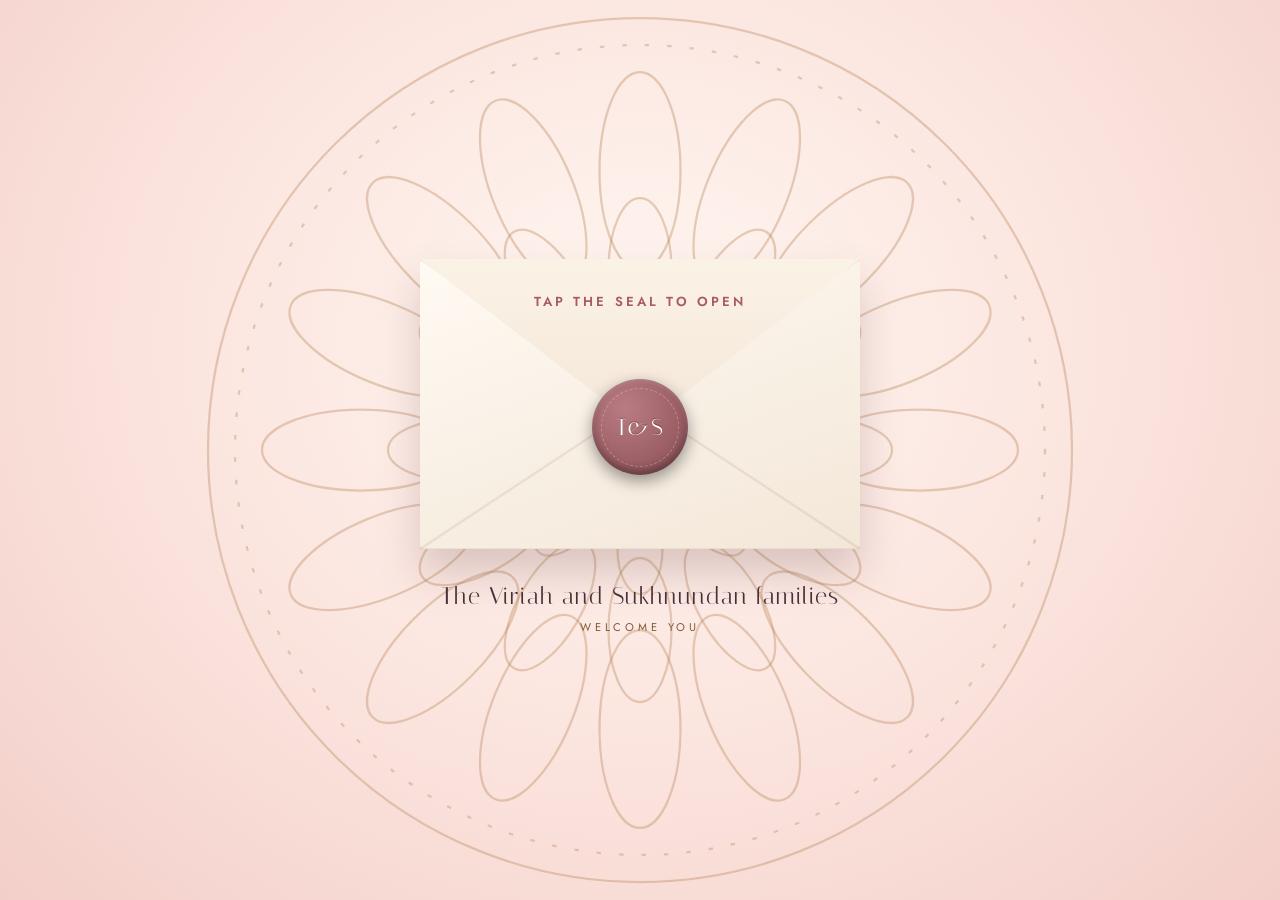
==== commit da676043: "Mobile optimisation and phone review fixes - Lighthouse mobile & desktop: 100 across all four catego" ====
--- a/index.html
+++ b/index.html
@@ -7,12 +7,367 @@
 <meta name="description" content="Together with their families, Timoan & Sandipa invite you to celebrate their wedding.">
 <meta property="og:title" content="Timoan & Sandipa are getting married">
 <meta property="og:description" content="You're invited. Tap to open your invitation and RSVP.">
-<meta property="og:image" content="assets/img/og-cover.jpg">
+<meta property="og:type" content="website">
+<meta property="og:url" content="https://timoanwedssandipa.co.za/">
+<meta property="og:image" content="https://timoanwedssandipa.co.za/assets/img/og-cover.jpg">
+<meta property="og:image:width" content="1200">
+<meta property="og:image:height" content="630">
+<meta property="og:image:alt" content="You are invited to the wedding of Timoan &amp; Sandipa">
+<meta name="twitter:card" content="summary_large_image">
+<link rel="canonical" href="https://timoanwedssandipa.co.za/">
+<link rel="icon" href="favicon.ico" sizes="48x48">
+<link rel="apple-touch-icon" href="assets/img/apple-touch-icon.png">
 <meta name="theme-color" content="#f9e1dc">
 <link rel="preload" href="assets/fonts/italiana-normal.woff2" as="font" type="font/woff2" crossorigin>
-<link rel="preload" href="assets/fonts/cormorant-garamond-normal.woff2" as="font" type="font/woff2" crossorigin>
+<link rel="preload" href="assets/fonts/pinyon-script-normal.woff2" as="font" type="font/woff2" crossorigin>
+<link rel="preload" href="assets/fonts/jost-normal.woff2" as="font" type="font/woff2" crossorigin>
 <link rel="preconnect" href="https://images.unsplash.com">
-<link rel="stylesheet" href="assets/css/style.css">
+<!-- Styles are inlined so the invitation paints instantly on phones (no extra request). -->
+<style>
+@font-face {
+font-family: 'Cormorant Garamond';
+font-style: italic;
+font-weight: 300 400;
+font-display: swap;
+src: url(assets/fonts/cormorant-garamond-italic.woff2) format('woff2');}
+@font-face {
+font-family: 'Cormorant Garamond';
+font-style: normal;
+font-weight: 300 500;
+font-display: swap;
+src: url(assets/fonts/cormorant-garamond-normal.woff2) format('woff2');}
+@font-face {
+font-family: 'Italiana';
+font-style: normal;
+font-weight: 400;
+font-display: swap;
+src: url(assets/fonts/italiana-normal.woff2) format('woff2');}
+@font-face {
+font-family: 'Jost';
+font-style: normal;
+font-weight: 300 600;
+font-display: swap;
+src: url(assets/fonts/jost-normal.woff2) format('woff2');}
+@font-face {
+font-family: 'Pinyon Script';
+font-style: normal;
+font-weight: 400;
+font-display: swap;
+src: url(assets/fonts/pinyon-script-normal.woff2) format('woff2');}
+:root{
+--ink:#1f2a24; --ink-2:#2b3a32; --gold:#b8975a; --gold-l:#d9c08f; --paper:#f7f2e9; --paper-2:#efe6d6; --sage:#8a9a86; --text:#2c2a26; --muted:#665f53;--gold-d:#7d5f27;
+--serif:"Cormorant Garamond",Georgia,serif; --display:"Italiana","Cormorant Garamond",serif; --script:"Pinyon Script",cursive; --sans:"Jost",system-ui,sans-serif;
+--ease:cubic-bezier(.22,.8,.2,1);}
+*{box-sizing:border-box;margin:0;padding:0}
+html{scroll-behavior:smooth;-webkit-text-size-adjust:100%}
+body{font-family:var(--serif);font-size:clamp(17px,1.15vw,20px);line-height:1.7;color:var(--text);background:var(--paper);overflow-x:hidden}
+body::after{content:"";position:fixed;inset:0;pointer-events:none;z-index:999;opacity:.06;mix-blend-mode:multiply;
+background-image:url("data:image/svg+xml,%3Csvg xmlns='http://www.w3.org/2000/svg' width='160' height='160'%3E%3Cfilter id='n'%3E%3CfeTurbulence type='fractalNoise' baseFrequency='.85' numOctaves='3' stitchTiles='stitch'/%3E%3C/filter%3E%3Crect width='100%25' height='100%25' filter='url(%23n)'/%3E%3C/svg%3E")}
+body.is-sealed{overflow:hidden;height:100svh}
+body.is-sealed:not(.is-opening) main{display:none}
+img{display:block;max-width:100%}
+a{color:inherit}
+::selection{background:var(--gold);color:#fff}
+.eyebrow{font-family:var(--sans);font-size:.72rem;letter-spacing:.38em;text-transform:uppercase;color:var(--gold);font-weight:400}
+.eyebrow.light{color:var(--gold-l)}
+.title{font-family:var(--display);font-weight:400;font-size:clamp(2.6rem,6vw,5rem);line-height:1.05;letter-spacing:.01em;color:var(--ink);margin:.4em 0 .8em}
+.title em{font-family:var(--script);font-style:normal;color:var(--gold);font-size:1.15em;margin-left:.06em}
+.title.light{color:var(--paper)}
+.script{font-family:var(--script);font-weight:400}
+section{padding:clamp(5rem,12vw,9rem) clamp(1rem,5vw,4rem);text-align:center;position:relative}
+.section-ink{background:var(--ink);color:var(--paper-2)}
+.section-ink .title{color:var(--paper)}
+.reveal{opacity:0;transform:translateY(28px);transition:opacity 1.1s var(--ease),transform 1.1s var(--ease)}
+.reveal.in{opacity:1;transform:none}
+.btn{display:inline-block;font-family:var(--sans);font-size:.74rem;letter-spacing:.3em;text-transform:uppercase;text-decoration:none;padding:1.1em 2.2em;border:1px solid var(--gold);cursor:pointer;transition:.4s var(--ease);background:none;color:inherit}
+.btn-gold{background:var(--gold);color:#fff}
+.btn-gold:hover{background:var(--ink);border-color:var(--ink)}
+.section-ink .btn-gold:hover{background:var(--paper);color:var(--ink);border-color:var(--paper)}
+.btn-ghost{color:var(--gold-l)}
+.btn-ghost:hover{background:var(--gold);color:#fff}
+.btn.wide{width:100%}
+.envelope-stage{position:fixed;inset:0;z-index:100;display:grid;place-items:center;align-content:center;gap:2rem;
+background:radial-gradient(ellipse at 50% 40%,#2e3d34 0%,var(--ink) 60%,#141b17 100%);transition:opacity 1s var(--ease) 1.3s}
+.is-opening .envelope-stage{opacity:0}
+.envelope{--w:min(86vw,440px);width:var(--w);height:calc(var(--w)*.66);position:relative;perspective:1400px}
+.env-back,.env-front,.env-flap{position:absolute;inset:0}
+.env-back{background:#e9dfcc;border-radius:4px;box-shadow:0 30px 50px rgba(0,0,0,.45)}
+.env-front{background:linear-gradient(160deg,#f3ead9,#e4d7bf);clip-path:polygon(0 0,50% 52%,100% 0,100% 100%,0 100%);border-radius:4px;z-index:3;
+box-shadow:inset 0 -1px 0 rgba(0,0,0,.05)}
+.env-front::before{content:"";position:absolute;inset:0;background:linear-gradient(to top right,transparent 49.6%,rgba(120,100,60,.15) 50%,transparent 50.4%),linear-gradient(to top left,transparent 49.6%,rgba(120,100,60,.15) 50%,transparent 50.4%)}
+.env-flap{background:linear-gradient(180deg,#efe4d0,#ddcfb3);clip-path:polygon(0 0,100% 0,50% 58%);transform-origin:top;z-index:4;transition:transform 1s var(--ease) .35s,z-index 0s .85s}
+.env-letter{position:absolute;left:6%;right:6%;top:8%;bottom:6%;background:var(--paper);z-index:2;display:flex;flex-direction:column;align-items:center;justify-content:flex-start;padding-top:12%;gap:.3rem;
+border:1px solid rgba(184,151,90,.4);outline:1px solid rgba(184,151,90,.25);outline-offset:-8px;transition:transform 1.2s var(--ease) 1s}
+.env-letter .script{font-size:clamp(1.8rem,6vw,2.6rem);color:var(--ink)}
+.seal{position:absolute;left:50%;top:58%;transform:translate(-50%,-50%);z-index:5;width:clamp(74px,20vw,96px);aspect-ratio:1;border:0;border-radius:50%;cursor:pointer;
+background:radial-gradient(circle at 35% 30%,#a0303a,#6b1520 60%,#4a0d15);box-shadow:0 6px 16px rgba(0,0,0,.4),inset 0 2px 4px rgba(255,255,255,.2),inset 0 -4px 8px rgba(0,0,0,.35);
+display:grid;place-items:center;transition:transform .5s var(--ease),opacity .5s}
+.seal::before{content:"";position:absolute;inset:9%;border-radius:50%;border:1.5px dashed rgba(255,220,200,.35)}
+.seal-mono{font-family:var(--display);color:#f4d9c9;font-size:clamp(1.1rem,4vw,1.45rem);letter-spacing:.05em;text-shadow:0 -1px 0 rgba(0,0,0,.4)}
+.seal:hover{transform:translate(-50%,-50%) scale(1.06)}
+.seal::after{content:"";position:absolute;inset:0;border-radius:50%;box-shadow:0 0 0 6px rgba(184,151,90,.25);opacity:0;animation:pulse 2.4s ease-in-out infinite;pointer-events:none}
+.is-opening .seal::after{animation:none}
+@keyframes pulse{50%{opacity:1}}
+.env-hint{font-family:var(--sans);color:var(--gold-l);letter-spacing:.4em;text-transform:uppercase;font-size:.7rem;animation:fade 2.4s ease-in-out infinite}
+.env-guest{font-family:var(--script);color:var(--paper);font-size:2rem;margin-top:-1rem}
+@keyframes fade{50%{opacity:.35}}
+.is-opening .seal{transform:translate(-50%,-50%) scale(.4) rotate(-30deg);opacity:0;animation:none}
+.is-opening .env-flap{transform:rotateX(180deg);z-index:1}
+.is-opening .env-letter{transform:translateY(-55%)}
+.is-opening .env-hint,.is-opening .env-guest{opacity:0;transition:.4s}
+.nav{position:fixed;top:0;left:0;right:0;z-index:50;display:flex;justify-content:space-between;align-items:center;padding:1.2rem clamp(1rem,4vw,3rem);color:var(--paper);transition:.5s var(--ease)}
+.nav.solid{background:rgba(247,242,233,.88);backdrop-filter:blur(12px);-webkit-backdrop-filter:blur(12px);color:var(--ink);padding-block:.8rem;box-shadow:0 1px 0 rgba(184,151,90,.25)}
+.nav-mono{font-family:var(--display);font-size:1.5rem;text-decoration:none;letter-spacing:.06em}
+.nav-links{display:flex;gap:2rem;align-items:center}
+.nav-links a{font-family:var(--sans);font-size:.68rem;letter-spacing:.3em;text-transform:uppercase;text-decoration:none;opacity:.85}
+.nav-links a:hover{opacity:1;color:var(--gold)}
+.nav-cta{border:1px solid currentColor;padding:.7em 1.4em}
+@media(max-width:760px){.nav-links a:not(.nav-cta){display:none}}
+img.ph-failed{opacity:0}
+figure,.hero-media,.quote-band{background:linear-gradient(135deg,#cdbf9f,#8a9a86 55%,#2b3a32)}
+.hero{min-height:100svh;display:grid;place-items:center;padding:6rem 1.25rem 5rem;color:var(--paper);overflow:hidden}
+.hero-media{position:absolute;inset:0;overflow:hidden}
+.hero-media img{width:100%;height:100%;object-fit:cover}
+.kenburns{animation:kb 24s ease-in-out infinite alternate}
+@keyframes kb{from{transform:scale(1.04)}to{transform:scale(1.16) translate(-1.5%,-1%)}}
+.hero-veil{position:absolute;inset:0;background:linear-gradient(180deg,rgba(20,27,23,.55) 0%,rgba(20,27,23,.25) 40%,rgba(20,27,23,.75) 100%)}
+.hero-content{position:relative;max-width:900px}
+.hero .eyebrow{color:var(--gold-l)}
+.hero-names{font-weight:400;margin:1.5rem 0 1rem;line-height:.95;display:flex;flex-direction:column;align-items:center}
+.hero-names .n1,.hero-names .n2{font-family:var(--display);font-size:clamp(3.6rem,13vw,9.5rem);letter-spacing:.02em}
+.hero-names .amp{font-family:var(--script);color:var(--gold-l);font-size:clamp(2.8rem,8vw,5.5rem);line-height:.8;margin:.1em 0}
+.hero-sub{font-style:italic;font-size:clamp(1.1rem,2vw,1.4rem);opacity:.9}
+.hero-date{margin-top:2.5rem;display:flex;align-items:center;justify-content:center;gap:clamp(1rem,4vw,2.5rem);font-family:var(--sans);font-size:.72rem;letter-spacing:.35em;text-transform:uppercase}
+.hd-big{font-family:var(--display);font-size:clamp(1.5rem,3.5vw,2.2rem);letter-spacing:.12em;padding:.4em 1.2em;border-block:1px solid rgba(217,192,143,.6);white-space:nowrap}
+@media(max-width:480px){.hero-date{gap:.8rem;letter-spacing:.25em}.hd-big{padding:.4em .7em;font-size:1.35rem}}
+.hero .reveal{transition-duration:1.6s}
+.is-open .hero .reveal{opacity:1;transform:none}
+.is-open .hero .reveal:nth-child(2){transition-delay:.25s}.is-open .hero .reveal:nth-child(3){transition-delay:.5s}.is-open .hero .reveal:nth-child(4){transition-delay:.75s}
+.scroll-cue{position:absolute;bottom:2rem;left:50%;width:1px;height:56px;background:rgba(247,242,233,.3);overflow:hidden}
+.scroll-cue span{position:absolute;inset:0;background:var(--gold-l);animation:drip 2.2s var(--ease) infinite}
+@keyframes drip{from{transform:translateY(-100%)}to{transform:translateY(100%)}}
+.countdown{padding-block:clamp(4rem,9vw,6rem)}
+.cd-grid{display:flex;justify-content:center;gap:clamp(1rem,5vw,4.5rem);margin:2rem 0 2.6rem}
+.cd-grid div{display:flex;flex-direction:column;align-items:center;min-width:3.6em}
+.cd-grid b{font-family:var(--display);font-weight:400;font-size:clamp(2.6rem,8vw,5rem);line-height:1;color:var(--paper);font-variant-numeric:tabular-nums}
+.cd-grid small{font-family:var(--sans);font-size:.62rem;letter-spacing:.35em;text-transform:uppercase;color:var(--gold-l);margin-top:.8rem}
+.cd-grid div+div{position:relative}
+.cd-grid div+div::before{content:"";position:absolute;left:calc(-1*clamp(.5rem,2.5vw,2.25rem));top:15%;height:55%;width:1px;background:rgba(217,192,143,.3)}
+.story{max-width:1200px;margin:0 auto}
+.story-grid{display:grid;grid-template-columns:1.1fr .9fr 1.2fr;gap:clamp(1rem,3vw,2.5rem);align-items:center;text-align:left}
+.story-img{overflow:hidden;aspect-ratio:3/4}
+.story-img img{width:100%;height:100%;object-fit:cover;transition:transform 1.5s var(--ease)}
+.story-img:hover img{transform:scale(1.05)}
+.story-img.a{border-radius:200px 200px 0 0}
+.story-img.b{margin-top:40%;aspect-ratio:4/5}
+.story-text p+p{margin-top:1.1em}
+.dropcap::first-letter{font-family:var(--display);float:left;font-size:4.2em;line-height:.8;padding:.08em .12em 0 0;color:var(--gold)}
+.signoff{font-size:2.2rem;color:var(--ink);margin-top:1.4rem!important}
+.timeline{list-style:none;display:grid;grid-template-columns:repeat(4,1fr);margin-top:clamp(4rem,8vw,6rem);position:relative}
+.timeline::before{content:"";position:absolute;top:2.35rem;left:12.5%;right:12.5%;height:1px;background:linear-gradient(90deg,transparent,var(--gold),transparent)}
+.timeline li{display:flex;flex-direction:column;align-items:center;gap:.4rem;padding:0 .75rem}
+.tl-year{font-family:var(--display);font-size:1.5rem;color:var(--ink);background:var(--paper);padding:0 .6em;position:relative}
+.tl-year::after{content:"";display:block;width:9px;height:9px;margin:.6rem auto 0;border:1px solid var(--gold);transform:rotate(45deg);background:var(--paper)}
+.tl-t{font-family:var(--sans);font-size:.7rem;letter-spacing:.28em;text-transform:uppercase;color:var(--gold);margin-top:.4rem}
+.tl-d{font-style:italic;color:var(--muted);font-size:.95rem;line-height:1.5}
+@media(max-width:860px){
+.story-grid{grid-template-columns:1fr 1fr}.story-text{grid-column:1/-1}.story-img.b{margin-top:30%}
+.timeline{grid-template-columns:1fr;gap:2rem}.timeline::before{top:0;bottom:0;left:50%;right:auto;width:1px;height:auto;background:linear-gradient(transparent,var(--gold),transparent)}}
+.quote-band{height:clamp(420px,75vh,720px);overflow:hidden;display:grid;place-items:center;color:var(--paper)}
+.quote-band img{position:absolute;inset:-10% 0;width:100%;height:120%;object-fit:cover;will-change:transform}
+.quote-band::after{content:"";position:absolute;inset:0;background:rgba(20,27,23,.5)}
+.quote-band blockquote{position:relative;z-index:1;font-family:var(--serif);font-style:italic;font-weight:300;font-size:clamp(1.6rem,4vw,3rem);line-height:1.3;max-width:900px}
+.quote-band cite{display:block;margin-top:1.4rem;font-style:normal;font-family:var(--sans);font-size:.7rem;letter-spacing:.35em;text-transform:uppercase;color:var(--gold-l)}
+.events{background:var(--paper-2)}
+.event-list{max-width:1100px;margin:0 auto;display:flex;flex-direction:column;gap:clamp(3rem,7vw,6rem)}
+.event{display:grid;grid-template-columns:1fr 1fr;align-items:center;gap:clamp(1.5rem,5vw,5rem);text-align:left}
+.event.flip figure{order:2}
+.event figure{aspect-ratio:4/5;overflow:hidden;position:relative}
+.event figure::after{content:"";position:absolute;inset:14px;border:1px solid rgba(247,242,233,.55);pointer-events:none}
+.event img{width:100%;height:100%;object-fit:cover;transition:transform 1.6s var(--ease)}
+.event:hover img{transform:scale(1.05)}
+.event-no{font-family:var(--display);font-size:5rem;line-height:1;color:transparent;-webkit-text-stroke:1px var(--gold)}
+.event h3{font-family:var(--display);font-weight:400;font-size:clamp(2rem,4vw,3.2rem);color:var(--ink);margin:.2em 0 .8em}
+.event dl{display:grid;grid-template-columns:auto 1fr;gap:.7rem 1.6rem;border-top:1px solid rgba(184,151,90,.4);padding-top:1.4rem}
+.event dt{font-family:var(--sans);font-size:.66rem;letter-spacing:.3em;text-transform:uppercase;color:var(--gold);padding-top:.35em}
+.event dd{font-size:1.1rem}
+@media(max-width:760px){.event{grid-template-columns:1fr}.event.flip figure{order:0}.event figure{aspect-ratio:4/3}}
+.venue-grid{max-width:1150px;margin:0 auto;display:grid;grid-template-columns:1fr 1.2fr;gap:clamp(2rem,5vw,5rem);align-items:center;text-align:left}
+.venue-addr{font-style:italic;font-size:1.2rem;opacity:.85}
+.venue-btns{display:flex;gap:1rem;flex-wrap:wrap;margin-top:2rem}
+.venue-map{aspect-ratio:4/3;border:1px solid rgba(217,192,143,.35);padding:10px}
+.venue-map iframe{width:100%;height:100%;border:0;filter:grayscale(.85) sepia(.2) contrast(.95)}
+@media(max-width:860px){.venue-grid{grid-template-columns:1fr;text-align:center}.venue-btns{justify-content:center}}
+.gallery-track{max-width:1200px;margin:0 auto;display:grid;grid-template-columns:repeat(4,1fr);grid-auto-rows:clamp(140px,18vw,240px);gap:clamp(.5rem,1.2vw,1rem)}
+.gallery .g{overflow:hidden}
+.gallery .g img{width:100%;height:100%;object-fit:cover;transition:transform 1.4s var(--ease),filter .8s;filter:saturate(.85)}
+.gallery .g:hover img{transform:scale(1.06);filter:saturate(1)}
+.g0{grid-row:span 2}.g3{grid-column:span 2}.g4{grid-row:span 2}
+@media(max-width:700px){.gallery-track{grid-template-columns:repeat(2,1fr)}.g3{grid-column:auto}}
+.details{background:var(--paper-2)}
+.details-grid{max-width:1100px;margin:0 auto;display:grid;grid-template-columns:repeat(3,1fr);gap:clamp(1rem,2.5vw,2rem)}
+.card{background:var(--paper);padding:3rem 2rem;border:1px solid rgba(184,151,90,.3);position:relative}
+.card::before{content:"";position:absolute;inset:8px;border:1px solid rgba(184,151,90,.15);pointer-events:none}
+.card .ic{color:var(--gold);font-size:1.6rem}
+.card h3{font-family:var(--display);font-weight:400;font-size:1.9rem;color:var(--ink);margin:.4rem 0 .8rem}
+.card p{color:var(--muted)}
+.swatches{display:flex;justify-content:center;gap:.5rem;margin-top:1.4rem}
+.swatches i{width:26px;height:26px;border-radius:50%;box-shadow:0 0 0 1px rgba(0,0,0,.08),0 0 0 4px var(--paper),0 0 0 5px rgba(184,151,90,.3)}
+@media(max-width:860px){.details-grid{grid-template-columns:1fr}}
+.faq{max-width:760px;margin:clamp(3rem,6vw,5rem) auto 0;text-align:left}
+.faq details{border-bottom:1px solid rgba(184,151,90,.35)}
+.faq summary{list-style:none;cursor:pointer;padding:1.3rem 2.5rem 1.3rem 0;font-size:1.25rem;color:var(--ink);position:relative}
+.faq summary::-webkit-details-marker{display:none}
+.faq summary::after{content:"+";position:absolute;right:.2rem;top:50%;transform:translateY(-50%);font-family:var(--sans);font-weight:300;color:var(--gold);font-size:1.5rem;transition:.4s var(--ease)}
+.faq details[open] summary::after{transform:translateY(-50%) rotate(45deg)}
+.faq details p{padding:0 0 1.4rem;color:var(--muted)}
+.rsvp{background:radial-gradient(ellipse at top,#2e3d34,var(--ink) 70%)}
+.rsvp-card{max-width:640px;margin:0 auto;background:var(--paper);color:var(--text);padding:clamp(2.5rem,6vw,4.5rem) clamp(1.4rem,5vw,4rem);position:relative;box-shadow:0 40px 80px rgba(0,0,0,.35)}
+.rsvp-card::before{content:"";position:absolute;inset:12px;border:1px solid rgba(184,151,90,.45);pointer-events:none}
+.rsvp-card .title{margin-bottom:.6em}
+form{display:flex;flex-direction:column;gap:1.3rem;text-align:left;position:relative}
+.field{display:flex;flex-direction:column;gap:.35rem}
+.field span{font-family:var(--sans);font-size:.64rem;letter-spacing:.3em;text-transform:uppercase;color:var(--gold)}
+.field input,.field select,.field textarea{font:inherit;font-size:1.1rem;color:var(--ink);background:transparent;border:0;border-bottom:1px solid rgba(44,42,38,.25);padding:.5rem 0;border-radius:0;outline:0;transition:border-color .3s;-webkit-appearance:none;appearance:none}
+.field input:focus,.field select:focus,.field textarea:focus{border-color:var(--gold)}
+.field select{background:url("data:image/svg+xml,%3Csvg xmlns='http://www.w3.org/2000/svg' width='12' height='8'%3E%3Cpath d='M1 1l5 5 5-5' fill='none' stroke='%23b8975a'/%3E%3C/svg%3E") right center no-repeat}
+.row2{display:grid;grid-template-columns:1fr 1fr;gap:1.3rem}
+.attend{display:grid;grid-template-columns:1fr 1fr;gap:.8rem}
+.attend label{cursor:pointer}
+.attend input{position:absolute;opacity:0}
+.attend span{display:block;text-align:center;padding:1rem .5rem;border:1px solid rgba(184,151,90,.45);font-style:italic;font-size:1.1rem;transition:.3s var(--ease)}
+.attend input:checked+span{background:var(--ink);color:var(--paper);border-color:var(--ink)}
+.attend input:focus-visible+span{outline:2px solid var(--gold);outline-offset:2px}
+.hp{position:absolute;left:-9999px}
+.form-msg{text-align:center;font-style:italic;color:var(--ink);min-height:1.5em}
+form.sent>*:not(.form-msg){opacity:.35;pointer-events:none}
+@media(max-width:520px){.row2,.attend{grid-template-columns:1fr}}
+.footer{text-align:center;padding:5rem 1rem 4rem;background:var(--paper)}
+.footer .big{font-size:clamp(2.6rem,7vw,4.5rem);color:var(--ink);display:block;line-height:1.2}
+.hashtag{font-family:var(--sans);letter-spacing:.2em;color:var(--muted);margin-top:.8rem;font-size:.85rem}
+.music{position:fixed;right:1.2rem;bottom:1.2rem;z-index:110;width:46px;height:46px;border-radius:50%;border:1px solid var(--gold);background:rgba(247,242,233,.85);backdrop-filter:blur(8px);cursor:pointer;display:grid;place-items:center}
+.bars{display:flex;gap:3px;align-items:flex-end;height:16px}
+.bars i{width:2px;height:4px;background:var(--gold)}
+.music.on .bars i{animation:eq 1s ease-in-out infinite}
+.music.on .bars i:nth-child(2){animation-delay:.2s}.music.on .bars i:nth-child(3){animation-delay:.4s}.music.on .bars i:nth-child(4){animation-delay:.1s}
+@keyframes eq{50%{height:16px}}
+@media (prefers-reduced-motion:reduce){*,*::before,*::after{animation:none!important;transition-duration:.01ms!important}.reveal{opacity:1;transform:none}}
+.music[hidden],[hidden]{display:none!important}
+.sr{position:absolute;width:1px;height:1px;overflow:hidden;clip-path:inset(50%)}
+fieldset{border:0;min-width:0}
+.paper-gold,.eyebrow:not(.light),.field span,.tl-t,.event dt,.title em,.dropcap::first-letter,.card .ic{color:var(--gold-d)}
+.hero .eyebrow{color:var(--gold-l)}
+.stepper{display:flex;align-items:center;gap:1.2rem;margin-top:.4rem}
+.stepper button{width:44px;height:44px;border-radius:50%;border:1px solid var(--gold);background:none;font-size:1.4rem;color:var(--ink);cursor:pointer;transition:.3s}
+.stepper button:hover:not(:disabled){background:var(--ink);color:var(--paper)}
+.stepper button:disabled{opacity:.3;cursor:default}
+.stepper output{font-family:var(--display);font-size:2.2rem;min-width:1.5em;text-align:center;color:var(--ink)}
+.guest-names{display:flex;flex-direction:column;gap:1.1rem;margin-top:1.1rem}
+#partyBlock[hidden]{display:none}
+.map-load{width:100%;height:100%;border:0;cursor:pointer;display:flex;flex-direction:column;align-items:center;justify-content:center;gap:.8rem;color:var(--gold-l);font-family:var(--sans);font-size:.72rem;letter-spacing:.3em;text-transform:uppercase;
+background:repeating-linear-gradient(45deg,rgba(217,192,143,.05) 0 2px,transparent 2px 22px),repeating-linear-gradient(-45deg,rgba(217,192,143,.05) 0 2px,transparent 2px 22px),#26332b}
+.map-load .pin{font-size:2.4rem;line-height:1}
+.feast{background:radial-gradient(ellipse at 80% 20%,#3a2a22,#241a17 70%)}
+.feast-grid{max-width:1150px;margin:0 auto;display:grid;grid-template-columns:.9fr 1.1fr;gap:clamp(2rem,6vw,5rem);align-items:center;text-align:left}
+.feast-img{aspect-ratio:3/4;overflow:hidden;border-radius:300px 300px 0 0;background:linear-gradient(135deg,#b8975a,#7a3b1d 55%,#241a17)}
+.feast-img img{width:100%;height:100%;object-fit:cover}
+.chef{display:flex;flex-direction:column;gap:.2rem;margin:2rem 0;padding:1.4rem 0;border-block:1px solid rgba(217,192,143,.3)}
+.chef-label,.chef-note{font-family:var(--sans);font-size:.66rem;letter-spacing:.3em;text-transform:uppercase;color:var(--gold-l)}
+.chef-name{font-family:var(--script);font-size:clamp(2.2rem,5vw,3.2rem);color:var(--paper);line-height:1.2}
+.feast-list{list-style:none;display:grid;gap:.6rem}
+.feast-list li{font-style:italic;font-size:1.15rem}
+.feast-list li::before{content:"✦";color:var(--gold-l);margin-right:.8rem;font-style:normal;font-size:.8em}
+@media(max-width:860px){.feast-grid{grid-template-columns:1fr;text-align:center}.feast-img{max-width:340px;margin:0 auto;width:100%}}
+.env-guest{font-size:1.8rem}
+.section-ink .rsvp-card .title{color:var(--ink)}
+.title.light em{color:var(--gold-l)}
+:root{--ink:#3a2f3b;--ink-2:#4a3d4b;--text:#3f3540;--muted:#675c66;--gold:#b98a5e;--gold-l:#f0dcc0;--gold-d:#7f5a33;--paper:#fdf9f4;--paper-2:#f7efe8;--rose:#9c5f66;--blush:#f7e4df;--sage:#e4ecdf;--lilac:#ebe6f1;--peach:#fbecd9;
+--mandala:url("data:image/svg+xml,%3Csvg xmlns='http://www.w3.org/2000/svg' viewBox='0 0 200 200' fill='none' stroke='%23b98a5e' stroke-width='.5' stroke-opacity='.38'%3E%3Cellipse cx='100' cy='38' rx='9' ry='22' transform='rotate%280.0 100 100%29'/%3E%3Cellipse cx='100' cy='38' rx='9' ry='22' transform='rotate%2822.5 100 100%29'/%3E%3Cellipse cx='100' cy='38' rx='9' ry='22' transform='rotate%2845.0 100 100%29'/%3E%3Cellipse cx='100' cy='38' rx='9' ry='22' transform='rotate%2867.5 100 100%29'/%3E%3Cellipse cx='100' cy='38' rx='9' ry='22' transform='rotate%2890.0 100 100%29'/%3E%3Cellipse cx='100' cy='38' rx='9' ry='22' transform='rotate%28112.5 100 100%29'/%3E%3Cellipse cx='100' cy='38' rx='9' ry='22' transform='rotate%28135.0 100 100%29'/%3E%3Cellipse cx='100' cy='38' rx='9' ry='22' transform='rotate%28157.5 100 100%29'/%3E%3Cellipse cx='100' cy='38' rx='9' ry='22' transform='rotate%28180.0 100 100%29'/%3E%3Cellipse cx='100' cy='38' rx='9' ry='22' transform='rotate%28202.5 100 100%29'/%3E%3Cellipse cx='100' cy='38' rx='9' ry='22' transform='rotate%28225.0 100 100%29'/%3E%3Cellipse cx='100' cy='38' rx='9' ry='22' transform='rotate%28247.5 100 100%29'/%3E%3Cellipse cx='100' cy='38' rx='9' ry='22' transform='rotate%28270.0 100 100%29'/%3E%3Cellipse cx='100' cy='38' rx='9' ry='22' transform='rotate%28292.5 100 100%29'/%3E%3Cellipse cx='100' cy='38' rx='9' ry='22' transform='rotate%28315.0 100 100%29'/%3E%3Cellipse cx='100' cy='38' rx='9' ry='22' transform='rotate%28337.5 100 100%29'/%3E%3Cellipse cx='100' cy='60' rx='7' ry='16' transform='rotate%280.0 100 100%29'/%3E%3Cellipse cx='100' cy='60' rx='7' ry='16' transform='rotate%2830.0 100 100%29'/%3E%3Cellipse cx='100' cy='60' rx='7' ry='16' transform='rotate%2860.0 100 100%29'/%3E%3Cellipse cx='100' cy='60' rx='7' ry='16' transform='rotate%2890.0 100 100%29'/%3E%3Cellipse cx='100' cy='60' rx='7' ry='16' transform='rotate%28120.0 100 100%29'/%3E%3Cellipse cx='100' cy='60' rx='7' ry='16' transform='rotate%28150.0 100 100%29'/%3E%3Cellipse cx='100' cy='60' rx='7' ry='16' transform='rotate%28180.0 100 100%29'/%3E%3Cellipse cx='100' cy='60' rx='7' ry='16' transform='rotate%28210.0 100 100%29'/%3E%3Cellipse cx='100' cy='60' rx='7' ry='16' transform='rotate%28240.0 100 100%29'/%3E%3Cellipse cx='100' cy='60' rx='7' ry='16' transform='rotate%28270.0 100 100%29'/%3E%3Cellipse cx='100' cy='60' rx='7' ry='16' transform='rotate%28300.0 100 100%29'/%3E%3Cellipse cx='100' cy='60' rx='7' ry='16' transform='rotate%28330.0 100 100%29'/%3E%3Cellipse cx='100' cy='78' rx='5' ry='10' transform='rotate%280.0 100 100%29'/%3E%3Cellipse cx='100' cy='78' rx='5' ry='10' transform='rotate%2845.0 100 100%29'/%3E%3Cellipse cx='100' cy='78' rx='5' ry='10' transform='rotate%2890.0 100 100%29'/%3E%3Cellipse cx='100' cy='78' rx='5' ry='10' transform='rotate%28135.0 100 100%29'/%3E%3Cellipse cx='100' cy='78' rx='5' ry='10' transform='rotate%28180.0 100 100%29'/%3E%3Cellipse cx='100' cy='78' rx='5' ry='10' transform='rotate%28225.0 100 100%29'/%3E%3Cellipse cx='100' cy='78' rx='5' ry='10' transform='rotate%28270.0 100 100%29'/%3E%3Cellipse cx='100' cy='78' rx='5' ry='10' transform='rotate%28315.0 100 100%29'/%3E%3Ccircle cx='100' cy='100' r='96'/%3E%3Ccircle cx='100' cy='100' r='90' stroke-dasharray='1 4'/%3E%3Ccircle cx='100' cy='100' r='10'/%3E%3C/svg%3E");--arch:url("data:image/svg+xml,%3Csvg xmlns='http://www.w3.org/2000/svg' viewBox='0 0 100 100' preserveAspectRatio='none'%3E%3Cpath d='M0%2C100 L0%2C36 C0%2C14 30%2C26 38%2C10 C42%2C4 47%2C3 50%2C0 C53%2C3 58%2C4 62%2C10 C70%2C26 100%2C14 100%2C36 L100%2C100 Z'/%3E%3C/svg%3E")}
+html{scroll-padding-top:4.5rem}
+body::after{display:none}
+::selection{background:var(--rose)}
+.title em{color:var(--rose)}
+.title::after{content:"";display:block;width:120px;height:14px;margin:.35em auto 0;background:
+linear-gradient(var(--gold),var(--gold)) left center/44px 1px no-repeat,linear-gradient(var(--gold),var(--gold)) right center/44px 1px no-repeat,
+radial-gradient(circle,var(--rose) 0 2.5px,transparent 3px) center/14px 14px no-repeat}
+.venue .title::after,.feast .title::after{margin-left:0}
+@media(max-width:860px){.venue .title::after,.feast .title::after{margin-left:auto}}
+.section-ink{color:var(--text)}
+.section-ink .title,.title.light{color:var(--ink)}
+.title.light em{color:var(--rose)}
+.eyebrow.light{color:var(--gold-d)}
+.btn-ghost{color:var(--gold-d)}
+.section-ink .btn-gold:hover{background:var(--ink);color:var(--paper);border-color:var(--ink)}
+.btn-gold{background:var(--rose);border-color:var(--rose)}
+.countdown{background:var(--sage)}
+.cd-grid b{color:var(--ink)}.cd-grid small{color:var(--gold-d)}
+.events,.details{background:var(--paper-2)}
+.venue{background:var(--blush)}
+.venue-map{border-color:rgba(185,138,94,.45);background:var(--paper)}
+.map-load{color:var(--gold-d);background:var(--mandala) center/70% no-repeat,var(--paper)}
+.feast{background:var(--peach)}
+.chef{border-color:rgba(185,138,94,.4)}
+.chef-label,.chef-note{color:var(--gold-d)}.chef-name{color:var(--rose)}
+.feast-list li::before{color:var(--rose)}
+.rsvp{background:var(--mandala) center top -120px/min(900px,160vw) no-repeat,var(--lilac)}
+.rsvp-card{box-shadow:0 30px 70px rgba(58,47,59,.14)}
+.attend input:checked+span{background:var(--rose);border-color:var(--rose);color:#fff}
+.stepper button:hover:not(:disabled){background:var(--rose);border-color:var(--rose);color:#fff}
+.story-img.a,.feast-img{border-radius:0;-webkit-mask:var(--arch) center/100% 100% no-repeat;mask:var(--arch) center/100% 100% no-repeat}
+figure,.hero-media,.quote-band{background:linear-gradient(135deg,#f3d9d2,#e8dcc6 50%,#cfdccb)}
+.feast-img{background:linear-gradient(135deg,#f6d9b8,#e9b9a4)}
+.hero-veil{background:linear-gradient(180deg,rgba(58,47,59,.55),rgba(58,47,59,.35) 45%,rgba(58,47,59,.7))}
+.hero-content::before{content:"";position:absolute;left:50%;top:50%;width:min(130vw,820px);aspect-ratio:1;transform:translate(-50%,-50%);background:var(--mandala) center/contain no-repeat;opacity:.5;z-index:-1;filter:brightness(2.2)}
+.quote-band::after{background:rgba(58,47,59,.5)}
+.envelope-stage{background:var(--mandala) center/min(150vw,900px) no-repeat,radial-gradient(ellipse at 50% 40%,#fdf3ef,var(--blush) 60%,#efd6d2)}
+.env-back{box-shadow:0 24px 40px rgba(120,80,80,.25)}
+.env-back{background:#f3e9dc}.env-front{background:linear-gradient(160deg,#fffaf3,#f3e7d8)}.env-flap{background:linear-gradient(180deg,#fbf2e6,#eedfcd)}
+.seal{background:radial-gradient(circle at 35% 30%,#b97c82,#9c5f66 60%,#7d4850)}
+.seal-mono{color:#fff}
+.env-hint{color:var(--gold-d)}.env-guest{color:var(--ink)}
+.nav.solid{background:rgba(253,249,244,.94);backdrop-filter:none;-webkit-backdrop-filter:none}
+.footer{background:var(--mandala) center/420px no-repeat,var(--paper)}
+.kenburns{will-change:transform}
+.hero-content::before{opacity:.9}
+:root{--paper:#fffaf5;--paper-2:#fbf1ea;--blush:#f9e1dc;--peach:#fde9d6;--sage:#e9eee0;--lilac:#f3e6ec;--rose:#a85a66;--ink:#4a2f38;--text:#4a363c;--muted:#6d575c}
+.hero-veil{background:linear-gradient(180deg,rgba(96,48,60,.55),rgba(120,62,70,.3) 45%,rgba(84,40,52,.72))}
+.hero-media,.quote-band{background:linear-gradient(160deg,#e9a9a0,#d98c8c 45%,#b06a78)}
+.quote-band::after{background:rgba(96,48,60,.45)}
+.hero-names .amp{color:#ffd9cf}
+.hero-sub{font-size:clamp(1.15rem,2.1vw,1.5rem)}
+.envelope-stage{background:var(--mandala) center/min(150vw,900px) no-repeat,radial-gradient(ellipse at 50% 38%,#fff6f1,#fbe3dd 55%,#f3cfc9)}
+.countdown{background:linear-gradient(180deg,var(--blush),var(--peach))}
+.venue{background:var(--sage)}
+.card,.rsvp-card{border-radius:2px;box-shadow:0 18px 50px rgba(168,90,102,.1)}
+.footer-line{font-style:italic;color:var(--muted);margin-bottom:.4rem}
+.petals{position:absolute;inset:0;overflow:hidden;pointer-events:none}
+.petals i{position:absolute;top:-6%;width:14px;height:18px;border-radius:80% 0 80% 0;background:linear-gradient(135deg,#ffe3dc,#f4b6b4);opacity:.75;animation:petal 14s linear infinite;will-change:transform}
+.petals i:nth-child(1){left:6%;animation-delay:-2s}.petals i:nth-child(2){left:18%;animation-duration:17s;animation-delay:-9s;scale:.7}
+.petals i:nth-child(3){left:31%;animation-duration:12s;animation-delay:-5s}.petals i:nth-child(4){left:44%;animation-duration:19s;animation-delay:-13s;scale:.8}
+.petals i:nth-child(5){left:57%;animation-delay:-7s;scale:1.1}.petals i:nth-child(6){left:68%;animation-duration:16s;animation-delay:-1s;scale:.6}
+.petals i:nth-child(7){left:79%;animation-duration:13s;animation-delay:-10s}.petals i:nth-child(8){left:90%;animation-duration:18s;animation-delay:-4s;scale:.9}
+.petals i:nth-child(9){left:50%;animation-duration:21s;animation-delay:-16s;scale:.5}
+@keyframes petal{to{transform:translate3d(9vw,112vh,0) rotate(540deg)}}
+.is-sealed .petals i,.is-sealed .kenburns{animation-play-state:paused}
+.env-tap{position:absolute;left:0;right:0;top:11%;z-index:6;margin:0;text-align:center;font-family:var(--sans);font-weight:600;font-size:clamp(.7rem,2.9vw,.82rem);letter-spacing:.24em;text-transform:uppercase;color:var(--rose);pointer-events:none;animation:tapglow 2.4s ease-in-out infinite}
+@keyframes tapglow{50%{opacity:.6}}
+.is-opening .env-tap{opacity:0;transition:opacity .3s;animation:none}
+.env-hosts{font-family:var(--sans);font-size:.7rem;letter-spacing:.34em;text-transform:uppercase;line-height:2.4;color:var(--gold-d);text-align:center;margin:0;padding:0 1rem}
+.env-hosts span{display:inline-block;font-family:var(--display);font-size:clamp(1.15rem,4.8vw,1.5rem);letter-spacing:.04em;text-transform:none;color:var(--ink);line-height:1.3}
+.env-guest{margin-top:-.6rem}
+.is-opening .env-hosts{opacity:0;transition:.4s}
+.nav.solid{background:var(--paper)}
+.nm-full{display:none}
+.nm-amp{font-family:var(--script);color:var(--rose);font-size:1.3em;margin:0 .18em;line-height:0}
+.nav:not(.solid) .nm-amp{color:#ffd9cf}
+@media(max-width:760px){.nm-short{display:none}.nm-full{display:inline}.nav-mono{font-size:clamp(1rem,4.6vw,1.25rem);letter-spacing:.03em;white-space:nowrap}}
+@media(max-width:860px){
+.timeline::before{display:none}
+.timeline li:not(:last-child)::after{content:"";width:1px;height:2.6rem;margin-top:1.4rem;background:linear-gradient(var(--gold),transparent)}}
+.form-after{display:flex;flex-wrap:wrap;gap:.8rem 1.4rem;justify-content:center;align-items:center;margin-top:1.2rem}
+.link-btn{background:none;border:0;padding:.6rem .2rem;font:inherit;font-family:var(--sans);font-size:.72rem;letter-spacing:.24em;text-transform:uppercase;color:var(--gold-d);text-decoration:underline;text-underline-offset:4px;cursor:pointer}
+.music{bottom:calc(1.2rem + env(safe-area-inset-bottom))}
+</style>
 </head>
 <body class="is-sealed">
 
@@ -26,11 +381,12 @@
     </div>
     <div class="env-front"></div>
     <div class="env-flap"></div>
+    <p class="env-tap" aria-hidden="true">Tap the seal to open</p>
     <button class="seal" id="openSeal">
       <span class="seal-mono" data-bind="monogram">T&amp;S</span><span class="sr"> — open the invitation</span>
     </button>
   </div>
-  <p class="env-hint">Tap the seal to open</p>
+  <p class="env-hosts"><span data-bind="hosts">The Viriah and Sukhnundan families</span><br>welcome you</p>
   <p class="env-guest" id="guestGreeting" hidden></p>
 </div>
 
@@ -42,7 +398,7 @@
 
 <!-- ============ NAV ============ -->
 <nav class="nav" id="nav">
-  <a href="#home" class="nav-mono" data-bind="monogram">T&amp;S</a>
+  <a href="#home" class="nav-mono"><span class="nm-short" data-bind="monogram">T&amp;S</span><span class="nm-full"><span data-bind="partner1">Timoan</span><span class="nm-amp">&amp;</span><span data-bind="partner2">Sandipa</span></span></a>
   <div class="nav-links">
     <a href="#story">Story</a><a href="#events">Celebrations</a><a href="#venue">Venue</a><a href="#feast">Feast</a><a href="#details">Details</a><a href="#rsvp" class="nav-cta">RSVP</a>
   </div>
@@ -53,7 +409,10 @@
 <!-- ============ HERO ============ -->
 <section class="hero" id="home">
   <div class="hero-media">
-    <img src="https://images.unsplash.com/photo-1519741497674-611481863552?auto=format&fit=crop&w=2000&q=80" alt="" class="kenburns" data-ph width="2000" height="1333" fetchpriority="high" decoding="async">
+    <picture>
+      <source media="(max-aspect-ratio: 4/5)" sizes="120vw" data-srcset="https://images.unsplash.com/photo-1519741497674-611481863552?auto=format&amp;fit=crop&amp;crop=entropy&amp;q=80&amp;w=600&amp;h=1200 600w, https://images.unsplash.com/photo-1519741497674-611481863552?auto=format&amp;fit=crop&amp;crop=entropy&amp;q=80&amp;w=900&amp;h=1800 900w, https://images.unsplash.com/photo-1519741497674-611481863552?auto=format&amp;fit=crop&amp;crop=entropy&amp;q=80&amp;w=1200&amp;h=2400 1200w, https://images.unsplash.com/photo-1519741497674-611481863552?auto=format&amp;fit=crop&amp;crop=entropy&amp;q=80&amp;w=1500&amp;h=3000 1500w, https://images.unsplash.com/photo-1519741497674-611481863552?auto=format&amp;fit=crop&amp;crop=entropy&amp;q=80&amp;w=1800&amp;h=3600 1800w">
+      <img data-src="https://images.unsplash.com/photo-1519741497674-611481863552?auto=format&amp;fit=crop&amp;crop=entropy&amp;q=80&amp;w=1920&amp;h=1280" data-srcset="https://images.unsplash.com/photo-1519741497674-611481863552?auto=format&amp;fit=crop&amp;crop=entropy&amp;q=80&amp;w=1280&amp;h=853 1280w, https://images.unsplash.com/photo-1519741497674-611481863552?auto=format&amp;fit=crop&amp;crop=entropy&amp;q=80&amp;w=1920&amp;h=1280 1920w, https://images.unsplash.com/photo-1519741497674-611481863552?auto=format&amp;fit=crop&amp;crop=entropy&amp;q=80&amp;w=2560&amp;h=1707 2560w" sizes="100vw" alt="" class="kenburns" data-ph width="1920" height="1280" fetchpriority="high" decoding="async">
+    </picture>
   </div>
   <div class="hero-veil"></div>
   <div class="petals" aria-hidden="true"><i></i><i></i><i></i><i></i><i></i><i></i><i></i><i></i><i></i></div>
@@ -93,8 +452,8 @@
     <h2 class="title reveal">Our <em>Story</em></h2>
   </div>
   <div class="story-grid">
-    <figure class="story-img a reveal"><img src="https://images.unsplash.com/photo-1522673607200-164d1b6ce486?auto=format&fit=crop&w=900&q=80" alt="" data-ph width="900" height="1200" loading="lazy" decoding="async"></figure>
-    <figure class="story-img b reveal"><img src="https://images.unsplash.com/photo-1529636798458-92182e662485?auto=format&fit=crop&w=900&q=80" alt="" data-ph width="900" height="1200" loading="lazy" decoding="async"></figure>
+    <figure class="story-img a reveal"><img data-src="https://images.unsplash.com/photo-1522673607200-164d1b6ce486?auto=format&amp;fit=crop&amp;crop=entropy&amp;q=80&amp;w=900&amp;h=1200" data-srcset="https://images.unsplash.com/photo-1522673607200-164d1b6ce486?auto=format&amp;fit=crop&amp;crop=entropy&amp;q=80&amp;w=400&amp;h=533 400w, https://images.unsplash.com/photo-1522673607200-164d1b6ce486?auto=format&amp;fit=crop&amp;crop=entropy&amp;q=80&amp;w=600&amp;h=800 600w, https://images.unsplash.com/photo-1522673607200-164d1b6ce486?auto=format&amp;fit=crop&amp;crop=entropy&amp;q=80&amp;w=800&amp;h=1067 800w, https://images.unsplash.com/photo-1522673607200-164d1b6ce486?auto=format&amp;fit=crop&amp;crop=entropy&amp;q=80&amp;w=1000&amp;h=1333 1000w, https://images.unsplash.com/photo-1522673607200-164d1b6ce486?auto=format&amp;fit=crop&amp;crop=entropy&amp;q=80&amp;w=1200&amp;h=1600 1200w, https://images.unsplash.com/photo-1522673607200-164d1b6ce486?auto=format&amp;fit=crop&amp;crop=entropy&amp;q=80&amp;w=1400&amp;h=1867 1400w" sizes="(max-width: 860px) 46vw, 420px" alt="" data-ph width="900" height="1200" loading="lazy" decoding="async"></figure>
+    <figure class="story-img b reveal"><img data-src="https://images.unsplash.com/photo-1529636798458-92182e662485?auto=format&amp;fit=crop&amp;crop=entropy&amp;q=80&amp;w=900&amp;h=1125" data-srcset="https://images.unsplash.com/photo-1529636798458-92182e662485?auto=format&amp;fit=crop&amp;crop=entropy&amp;q=80&amp;w=400&amp;h=500 400w, https://images.unsplash.com/photo-1529636798458-92182e662485?auto=format&amp;fit=crop&amp;crop=entropy&amp;q=80&amp;w=600&amp;h=750 600w, https://images.unsplash.com/photo-1529636798458-92182e662485?auto=format&amp;fit=crop&amp;crop=entropy&amp;q=80&amp;w=800&amp;h=1000 800w, https://images.unsplash.com/photo-1529636798458-92182e662485?auto=format&amp;fit=crop&amp;crop=entropy&amp;q=80&amp;w=1000&amp;h=1250 1000w, https://images.unsplash.com/photo-1529636798458-92182e662485?auto=format&amp;fit=crop&amp;crop=entropy&amp;q=80&amp;w=1200&amp;h=1500 1200w, https://images.unsplash.com/photo-1529636798458-92182e662485?auto=format&amp;fit=crop&amp;crop=entropy&amp;q=80&amp;w=1400&amp;h=1750 1400w" sizes="(max-width: 860px) 46vw, 420px" alt="" data-ph width="900" height="1125" loading="lazy" decoding="async"></figure>
     <div class="story-text reveal">
       <p class="dropcap">It began with a conversation that neither of us wanted to end. What started as a chance meeting quietly became late-night talks, shared playlists, and a thousand small moments that felt like home.</p>
       <p>Years, adventures and countless cups of coffee later, one question and one very easy answer brought us here. We can’t imagine celebrating without the people who shaped us — and that means you.</p>
@@ -111,7 +470,10 @@
 
 <!-- ============ QUOTE BAND ============ -->
 <section class="quote-band">
-  <img src="https://images.unsplash.com/photo-1511285560929-80b456fea0bc?auto=format&fit=crop&w=2000&q=80" alt="" class="parallax" data-ph width="2000" height="1333" loading="lazy" decoding="async">
+  <picture>
+    <source media="(max-aspect-ratio: 4/5)" sizes="120vw" data-srcset="https://images.unsplash.com/photo-1511285560929-80b456fea0bc?auto=format&amp;fit=crop&amp;crop=entropy&amp;q=80&amp;w=600&amp;h=1200 600w, https://images.unsplash.com/photo-1511285560929-80b456fea0bc?auto=format&amp;fit=crop&amp;crop=entropy&amp;q=80&amp;w=900&amp;h=1800 900w, https://images.unsplash.com/photo-1511285560929-80b456fea0bc?auto=format&amp;fit=crop&amp;crop=entropy&amp;q=80&amp;w=1200&amp;h=2400 1200w, https://images.unsplash.com/photo-1511285560929-80b456fea0bc?auto=format&amp;fit=crop&amp;crop=entropy&amp;q=80&amp;w=1500&amp;h=3000 1500w, https://images.unsplash.com/photo-1511285560929-80b456fea0bc?auto=format&amp;fit=crop&amp;crop=entropy&amp;q=80&amp;w=1800&amp;h=3600 1800w">
+    <img data-src="https://images.unsplash.com/photo-1511285560929-80b456fea0bc?auto=format&amp;fit=crop&amp;crop=entropy&amp;q=80&amp;w=1920&amp;h=1280" data-srcset="https://images.unsplash.com/photo-1511285560929-80b456fea0bc?auto=format&amp;fit=crop&amp;crop=entropy&amp;q=80&amp;w=1280&amp;h=853 1280w, https://images.unsplash.com/photo-1511285560929-80b456fea0bc?auto=format&amp;fit=crop&amp;crop=entropy&amp;q=80&amp;w=1920&amp;h=1280 1920w, https://images.unsplash.com/photo-1511285560929-80b456fea0bc?auto=format&amp;fit=crop&amp;crop=entropy&amp;q=80&amp;w=2560&amp;h=1707 2560w" sizes="100vw" alt="" class="parallax" data-ph width="1920" height="1280" loading="lazy" decoding="async">
+  </picture>
   <blockquote class="reveal">“Whatever our souls are made of,<br>his and mine are the same.”<cite>— Emily Brontë</cite></blockquote>
 </section>
 
@@ -148,7 +510,7 @@
 <!-- ============ THE FEAST ============ -->
 <section class="feast section-ink" id="feast">
   <div class="feast-grid">
-    <figure class="feast-img reveal"><img src="https://images.unsplash.com/photo-1585937421612-70a008356fbe?auto=format&fit=crop&w=900&q=80" alt="" data-ph width="900" height="1200" loading="lazy" decoding="async"></figure>
+    <figure class="feast-img reveal"><img data-src="https://images.unsplash.com/photo-1585937421612-70a008356fbe?auto=format&amp;fit=crop&amp;crop=entropy&amp;q=80&amp;w=900&amp;h=1200" data-srcset="https://images.unsplash.com/photo-1585937421612-70a008356fbe?auto=format&amp;fit=crop&amp;crop=entropy&amp;q=80&amp;w=400&amp;h=533 400w, https://images.unsplash.com/photo-1585937421612-70a008356fbe?auto=format&amp;fit=crop&amp;crop=entropy&amp;q=80&amp;w=600&amp;h=800 600w, https://images.unsplash.com/photo-1585937421612-70a008356fbe?auto=format&amp;fit=crop&amp;crop=entropy&amp;q=80&amp;w=800&amp;h=1067 800w, https://images.unsplash.com/photo-1585937421612-70a008356fbe?auto=format&amp;fit=crop&amp;crop=entropy&amp;q=80&amp;w=1000&amp;h=1333 1000w, https://images.unsplash.com/photo-1585937421612-70a008356fbe?auto=format&amp;fit=crop&amp;crop=entropy&amp;q=80&amp;w=1200&amp;h=1600 1200w, https://images.unsplash.com/photo-1585937421612-70a008356fbe?auto=format&amp;fit=crop&amp;crop=entropy&amp;q=80&amp;w=1400&amp;h=1867 1400w" sizes="(max-width: 860px) 340px, 480px" alt="" data-ph width="900" height="1200" loading="lazy" decoding="async"></figure>
     <div class="feast-text">
       <p class="eyebrow light reveal">A feast to remember</p>
       <h2 class="title light reveal">The <em>Wedding Table</em></h2>
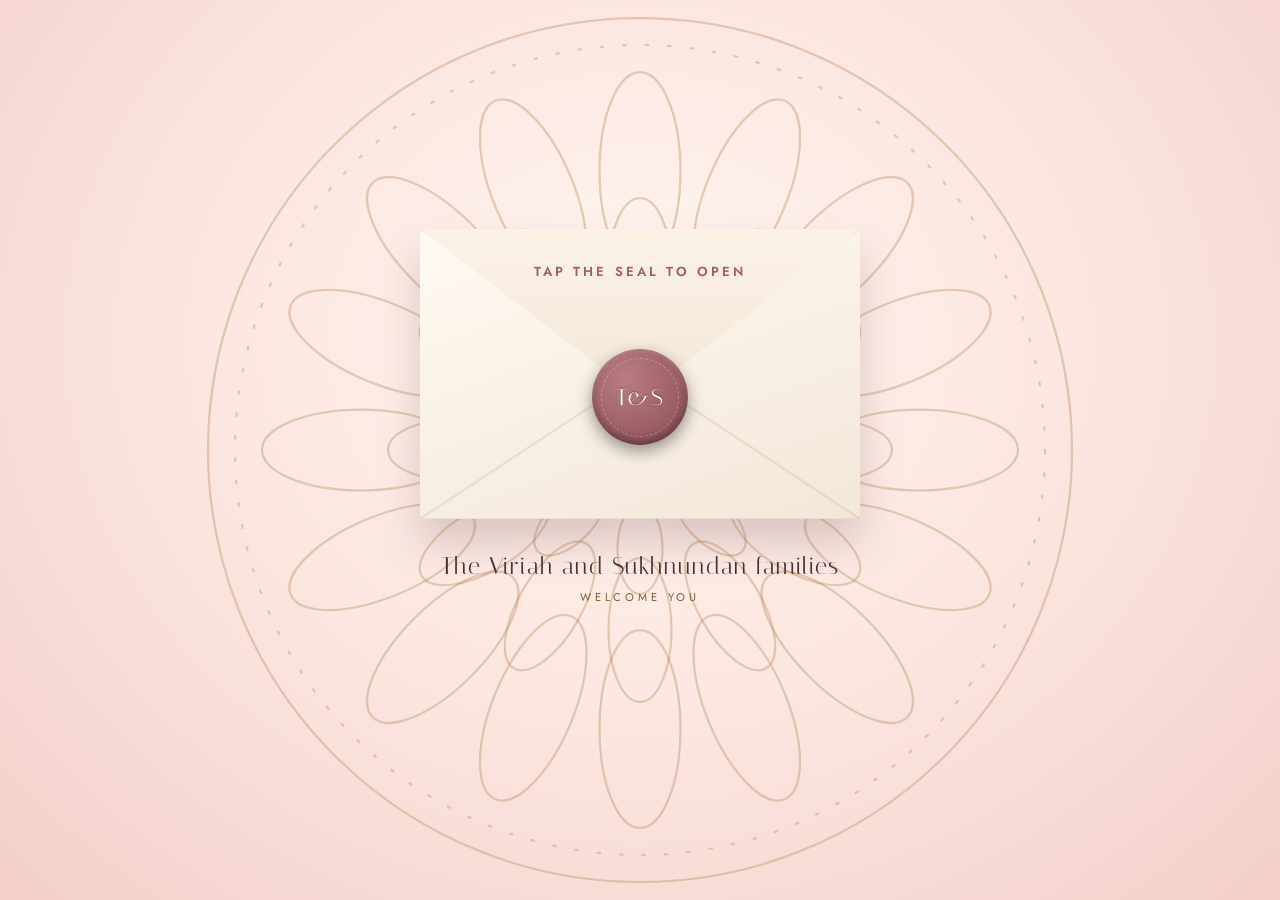
==== commit 83cb7660: "Family invite links with seat limits, Supabase RSVPs and admin guest list - /familyname links: perso" ====
--- a/index.html
+++ b/index.html
@@ -367,6 +367,10 @@
 .form-after{display:flex;flex-wrap:wrap;gap:.8rem 1.4rem;justify-content:center;align-items:center;margin-top:1.2rem}
 .link-btn{background:none;border:0;padding:.6rem .2rem;font:inherit;font-family:var(--sans);font-size:.72rem;letter-spacing:.24em;text-transform:uppercase;color:var(--gold-d);text-decoration:underline;text-underline-offset:4px;cursor:pointer}
 .music{bottom:calc(1.2rem + env(safe-area-inset-bottom))}
+.env-guest{min-height:1.3em}
+.rsvp-note{text-align:center;font-style:italic;font-size:1.15rem;color:var(--ink);margin:-.4rem 0 1.6rem}
+.rsvp-note b{font-style:normal;font-family:var(--display);font-weight:400;color:var(--rose);font-size:1.25em}
+.rsvp-locked form{display:none}
 </style>
 </head>
 <body class="is-sealed">
@@ -387,7 +391,7 @@
     </button>
   </div>
   <p class="env-hosts"><span data-bind="hosts">The Viriah and Sukhnundan families</span><br>welcome you</p>
-  <p class="env-guest" id="guestGreeting" hidden></p>
+  <p class="env-guest" id="guestGreeting"></p>
 </div>
 
 <!-- ============ MUSIC TOGGLE ============ -->
@@ -547,6 +551,7 @@
   <div class="rsvp-card reveal">
     <p class="eyebrow">Kindly respond by <span data-bind="rsvpBy">1 May 2027</span></p>
     <h2 class="title">R.S.V.P</h2>
+    <p class="rsvp-note" id="rsvpNote" hidden></p>
     <form id="rsvpForm" novalidate>
       <label class="field"><span>Your full name</span><input name="name" required autocomplete="name"></label>
       <fieldset class="attend"><legend class="sr">Will you attend?</legend>
